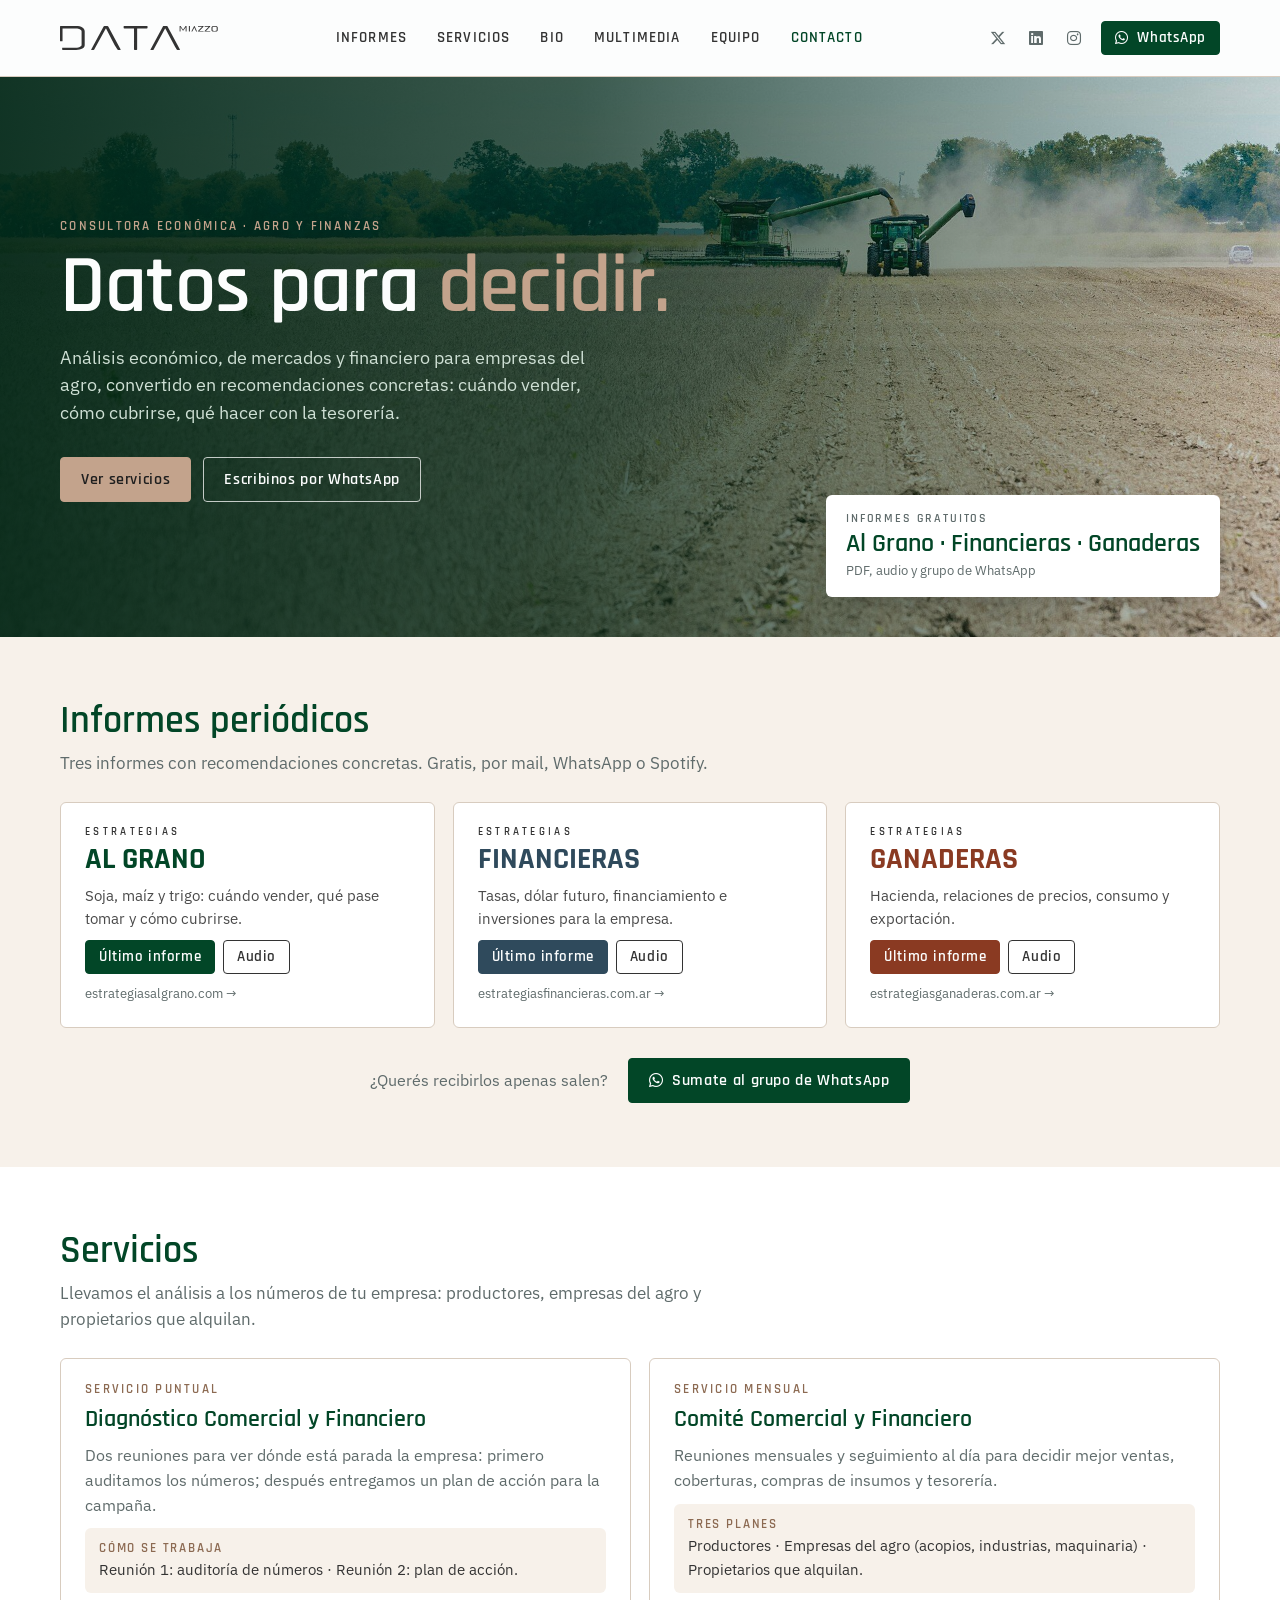
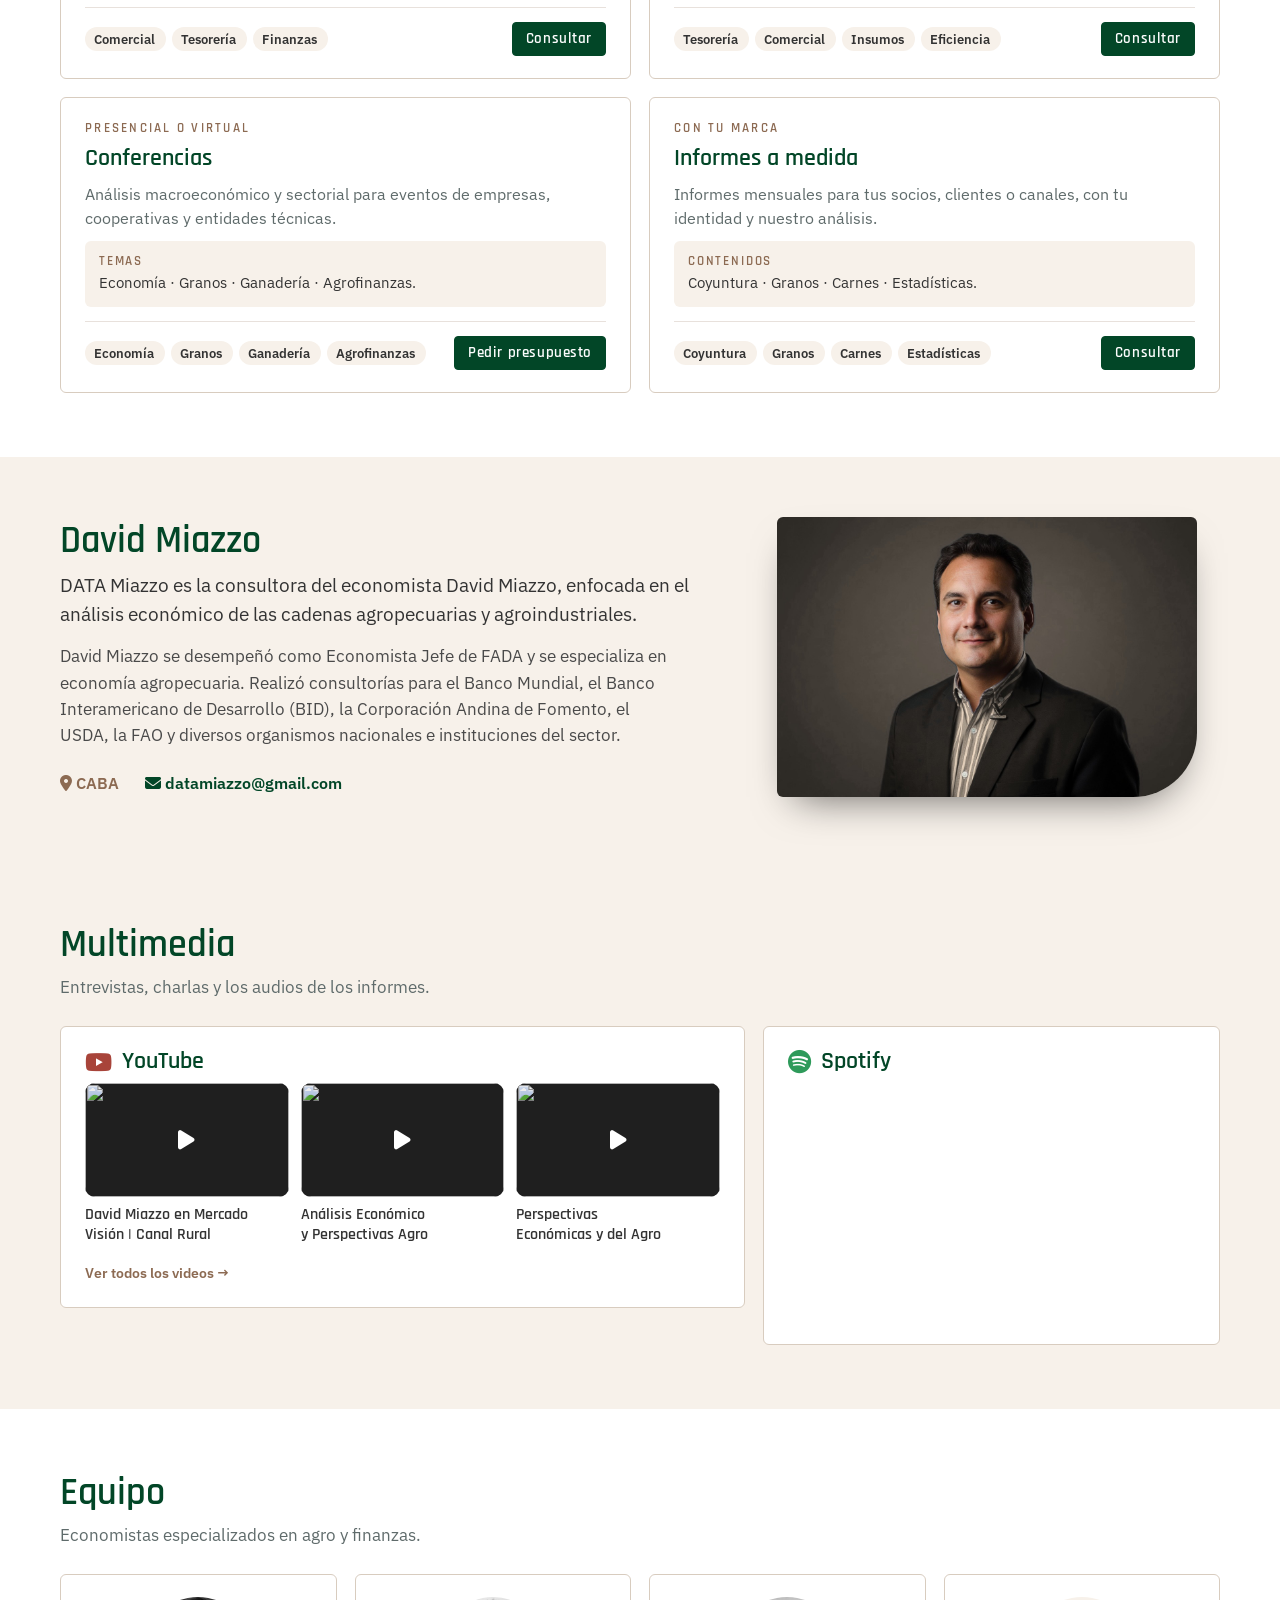
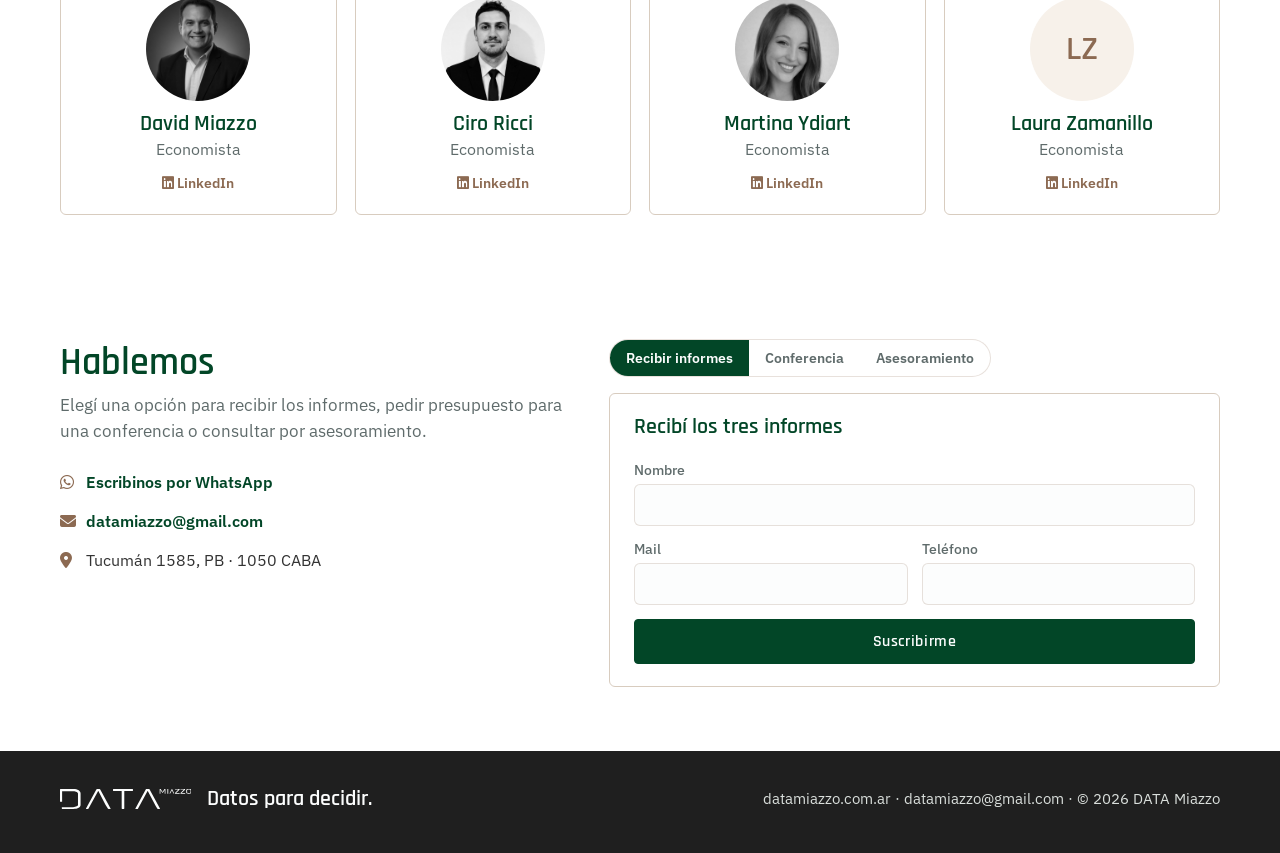
==== index.html @ ba665257 "Estética común DATA Miazzo: portada con foto, tarjetas planas de informes y hoja de estilos propia S" ====
<!DOCTYPE html>
<html lang="es-AR">
<head>
  <meta charset="UTF-8">
  <meta name="viewport" content="width=device-width, initial-scale=1.0">
  <title>DATA Miazzo · Consultora económica para el agro</title>
  <meta name="description" content="Análisis económico, de mercados y financiero para empresas del agro, convertido en decisiones concretas. Datos para decidir.">
  <link rel="icon" type="image/x-icon" href="assets/favicon.ico">
  <link rel="icon" type="image/png" sizes="32x32" href="assets/favicon-32x32.png">
  <link rel="icon" type="image/png" sizes="16x16" href="assets/favicon-16x16.png">
  <link rel="apple-touch-icon" sizes="180x180" href="assets/apple-touch-icon.png">
  <link rel="preconnect" href="https://fonts.googleapis.com">
  <link rel="preconnect" href="https://fonts.gstatic.com" crossorigin>
  <link rel="stylesheet" href="https://fonts.googleapis.com/css2?family=Rajdhani:wght@500;600;700&family=IBM+Plex+Sans:wght@400;500;600&display=swap">
  <link rel="stylesheet" href="https://cdnjs.cloudflare.com/ajax/libs/font-awesome/6.4.2/css/all.min.css">
  <link rel="stylesheet" href="assets/data-miazzo.css">
  <style>
    /* Ajustes propios de datamiazzo.com.ar (el resto está en assets/data-miazzo.css) */
    html{scroll-behavior:smooth}
    .dm-top .logo{height:24px;color:var(--dm-carbon)}
    .hero-panel{background:rgba(252,253,253,.06);border:1px solid rgba(252,253,253,.18);border-radius:var(--dm-r);padding:22px 24px}
    .hero-panel .dm-eyebrow{color:var(--dm-arena)}
    .hero-panel ul{list-style:none;margin:12px 0 0;padding:0;display:grid;gap:12px}
    .hero-panel li{display:flex;gap:12px;align-items:baseline;font-size:16px;color:#D9DEDB}
    .hero-panel li b{font:600 20px var(--dm-f-display);color:#FCFDFD;min-width:7.2em}
    .linea{display:flex;flex-direction:column;gap:14px}
    .linea .w{font-size:30px}
    .linea p{flex:1}
    .linea .acciones{display:grid;gap:10px}
    .linea .dm-link{text-align:center}
    .grupo{margin-top:30px;display:flex;flex-wrap:wrap;gap:12px 20px;align-items:center;justify-content:center;text-align:center}
    .grupo p{color:var(--dm-salvia-texto)}
    .servicio{display:flex;flex-direction:column;gap:10px}
    .servicio h3{margin:0}
    .servicio .dm-sunk{display:flex;flex-direction:column;gap:2px;font-size:15px}
    .servicio .dm-sunk b{font:600 13px var(--dm-f-display);letter-spacing:.14em;text-transform:uppercase;color:var(--dm-arena-profunda)}
    .servicio p{flex:1}
    .pie-card{display:flex;flex-wrap:wrap;gap:12px;align-items:center;justify-content:space-between;border-top:1px solid var(--dm-borde);padding-top:14px;margin-top:4px}
    .bio-grid{display:grid;grid-template-columns:minmax(0,1.4fr) minmax(0,1fr);gap:40px;align-items:center}
    .bio-grid p{color:#4A4A4A;font-size:17px;margin-bottom:14px;max-width:62ch}
    .bio-grid p.fuerte{color:var(--dm-carbon);font-size:19px}
    .bio-foto{border-radius:var(--dm-r-s) var(--dm-r-s) var(--dm-r-d) var(--dm-r-s);overflow:hidden;max-width:420px;justify-self:center;box-shadow:0 18px 40px -18px rgba(0,0,0,.6)}
    .bio-datos{display:flex;flex-wrap:wrap;gap:10px 26px;margin-top:22px;font-weight:600;color:var(--dm-arena-profunda)}
    .bio-datos a{color:var(--dm-verde);text-decoration:none}
    @media (max-width:860px){.bio-grid{grid-template-columns:1fr}}
    .media{display:grid;grid-template-columns:minmax(0,1.5fr) minmax(0,1fr);gap:18px;align-items:start}
    @media (max-width:900px){.media{grid-template-columns:1fr}}
    .media h3{display:flex;align-items:center;gap:10px}
    #youtube-videos-container{display:grid;grid-template-columns:repeat(auto-fit,minmax(180px,1fr));gap:12px;margin-top:6px}
    .yt{display:flex;flex-direction:column;gap:8px;text-decoration:none;color:var(--dm-carbon)}
    .yt .th{position:relative;aspect-ratio:16/9;border-radius:10px;overflow:hidden;background:var(--dm-negro)}
    .yt .th img{width:100%;height:100%;object-fit:cover;opacity:.92}
    .yt .th i{position:absolute;inset:0;display:grid;place-items:center;color:#fff;font-size:22px}
    .yt h4{font:600 16px/1.2 var(--dm-f-display);display:-webkit-box;-webkit-line-clamp:2;-webkit-box-orient:vertical;overflow:hidden}
    .yt:hover h4{color:var(--dm-verde)}
    .yt span{font-size:12.5px;color:var(--dm-salvia-texto)}
    .esqueleto{aspect-ratio:16/9;border-radius:10px;background:var(--dm-papel-calido)}
    .persona{display:flex;flex-direction:column;align-items:center;text-align:center;gap:12px}
    .persona img{width:104px;height:104px;border-radius:50%;object-fit:cover;filter:grayscale(1);transition:filter .3s}
    .persona:hover img{filter:none}
    .inicial{width:104px;height:104px;border-radius:50%;display:grid;place-items:center;background:var(--dm-papel-calido);color:var(--dm-arena-profunda);font:600 34px var(--dm-f-display)}
    .persona h3{font-size:22px;margin:0}
    .contacto{display:grid;grid-template-columns:minmax(0,1fr) minmax(0,1.2fr);gap:40px;align-items:start}
    @media (max-width:900px){.contacto{grid-template-columns:1fr}}
    .contacto .dm-card h3{font-size:22px}
    .contacto-datos{display:grid;gap:14px;margin-top:26px;color:var(--dm-carbon)}
    .contacto-datos a{color:var(--dm-verde);text-decoration:none;font-weight:600}
    .contacto-datos i{width:22px;color:var(--dm-arena-profunda)}
    .form-content[hidden]{display:none}
  </style>
</head>
<body class="dm">

  <header class="dm-top">
    <div class="dm-top-in">
      <a href="#inicio" class="dm-brand"><svg class="logo" role="img" aria-label="DATA Miazzo" xmlns="http://www.w3.org/2000/svg" viewBox="444.09 430.33 469.81 71.48"><path fill-rule="evenodd" fill="currentColor" d="M 818.207031 430.445312 L 820.246094 430.445312 C 820.441406 430.445312 820.605469 430.496094 820.726562 430.589844 C 820.890625 430.71875 820.972656 430.902344 820.972656 431.136719 L 820.972656 446.332031 C 820.972656 446.566406 820.890625 446.746094 820.726562 446.875 C 820.605469 446.972656 820.441406 447.019531 820.246094 447.019531 L 819.152344 447.019531 C 818.949219 447.019531 818.78125 446.976562 818.65625 446.882812 L 818.628906 446.863281 C 818.46875 446.738281 818.386719 446.558594 818.386719 446.332031 L 818.386719 433.695312 L 812.148438 443.191406 C 812.042969 443.320312 811.917969 443.417969 811.777344 443.484375 C 811.636719 443.550781 811.488281 443.582031 811.332031 443.582031 L 810.082031 443.582031 C 809.910156 443.582031 809.753906 443.550781 809.617188 443.480469 C 809.472656 443.40625 809.351562 443.292969 809.265625 443.144531 L 802.953125 433.660156 L 802.953125 446.332031 C 802.953125 446.566406 802.867188 446.75 802.703125 446.875 L 802.679688 446.894531 C 802.558594 446.976562 802.40625 447.019531 802.222656 447.019531 L 801.128906 447.019531 C 800.933594 447.019531 800.773438 446.972656 800.648438 446.875 C 800.484375 446.75 800.402344 446.566406 800.402344 446.332031 L 800.402344 431.136719 C 800.402344 430.898438 800.484375 430.71875 800.648438 430.589844 C 800.769531 430.496094 800.933594 430.445312 801.128906 430.445312 L 801.421875 430.4375 C 802.113281 430.414062 803.503906 430.367188 803.789062 430.753906 L 810.6875 441.21875 L 817.578125 430.761719 C 817.644531 430.648438 817.742188 430.5625 817.863281 430.507812 C 817.960938 430.46875 818.078125 430.445312 818.207031 430.445312 Z M 844.867188 430.652344 L 852.300781 446.59375 C 852.335938 446.667969 852.3125 446.757812 852.246094 446.796875 C 852.226562 446.808594 852.207031 446.816406 852.183594 446.8125 L 849.617188 446.816406 C 849.5625 446.816406 849.515625 446.777344 849.492188 446.722656 L 844.191406 434.925781 L 838.132812 446.738281 C 838.109375 446.789062 838.0625 446.816406 838.015625 446.816406 L 835.433594 446.816406 C 835.359375 446.816406 835.300781 446.746094 835.300781 446.664062 C 835.300781 446.632812 835.308594 446.601562 835.324219 446.578125 L 843.613281 430.636719 C 843.640625 430.589844 843.683594 430.5625 843.730469 430.5625 L 844.746094 430.5625 C 844.800781 430.5625 844.847656 430.597656 844.867188 430.652344 Z M 827.910156 446.277344 L 827.910156 431.101562 C 827.910156 430.835938 828.003906 430.632812 828.1875 430.492188 L 828.21875 430.46875 C 828.359375 430.375 828.53125 430.328125 828.746094 430.328125 L 830.164062 430.328125 C 830.410156 430.328125 830.605469 430.382812 830.75 430.480469 C 830.953125 430.621094 831.050781 430.828125 831.050781 431.101562 L 831.050781 446.277344 C 831.050781 446.539062 830.960938 446.742188 830.773438 446.882812 L 830.742188 446.90625 C 830.605469 447 830.429688 447.046875 830.214844 447.046875 L 828.746094 447.046875 C 828.515625 447.046875 828.328125 446.992188 828.183594 446.882812 L 828.160156 446.863281 C 827.992188 446.722656 827.910156 446.527344 827.910156 446.277344 Z M 854.726562 446.308594 L 854.726562 445.871094 C 854.726562 445.679688 854.773438 445.511719 854.855469 445.355469 C 854.921875 445.222656 855.019531 445.101562 855.136719 444.984375 L 867.386719 432.527344 L 855.953125 432.527344 C 855.71875 432.527344 855.527344 432.480469 855.382812 432.386719 C 855.171875 432.257812 855.066406 432.054688 855.066406 431.789062 L 855.066406 431.070312 C 855.066406 430.800781 855.171875 430.601562 855.378906 430.46875 L 855.40625 430.453125 C 855.546875 430.371094 855.730469 430.328125 855.953125 430.328125 L 870.621094 430.328125 C 870.871094 430.328125 871.070312 430.375 871.21875 430.460938 L 871.242188 430.476562 C 871.453125 430.609375 871.554688 430.808594 871.554688 431.070312 L 871.554688 431.753906 C 871.554688 431.910156 871.519531 432.0625 871.453125 432.210938 C 871.394531 432.339844 871.304688 432.464844 871.195312 432.578125 L 859.136719 444.851562 L 870.960938 444.851562 C 871.210938 444.851562 871.414062 444.894531 871.5625 444.980469 C 871.785156 445.113281 871.898438 445.316406 871.898438 445.589844 L 871.898438 446.308594 C 871.898438 446.578125 871.785156 446.785156 871.5625 446.914062 C 871.414062 447 871.210938 447.046875 870.960938 447.046875 L 855.660156 447.046875 C 855.414062 447.046875 855.210938 447.003906 855.0625 446.914062 C 854.839844 446.785156 854.726562 446.582031 854.726562 446.308594 Z M 874.523438 446.308594 L 874.523438 445.871094 C 874.523438 445.679688 874.566406 445.511719 874.652344 445.355469 C 874.71875 445.222656 874.816406 445.101562 874.933594 444.984375 L 887.183594 432.527344 L 875.75 432.527344 C 875.515625 432.527344 875.324219 432.480469 875.179688 432.386719 C 874.96875 432.257812 874.863281 432.054688 874.863281 431.789062 L 874.863281 431.070312 C 874.863281 430.800781 874.96875 430.601562 875.175781 430.46875 L 875.203125 430.453125 C 875.34375 430.371094 875.527344 430.328125 875.75 430.328125 L 890.417969 430.328125 C 890.667969 430.328125 890.867188 430.375 891.015625 430.464844 C 891.238281 430.59375 891.351562 430.796875 891.351562 431.070312 L 891.351562 431.753906 C 891.351562 431.910156 891.316406 432.0625 891.25 432.210938 C 891.191406 432.339844 891.101562 432.464844 890.992188 432.578125 L 878.933594 444.851562 L 890.757812 444.851562 C 891.007812 444.851562 891.207031 444.894531 891.355469 444.980469 C 891.582031 445.113281 891.695312 445.316406 891.695312 445.589844 L 891.695312 446.308594 C 891.695312 446.578125 891.582031 446.785156 891.359375 446.914062 C 891.210938 447 891.007812 447.046875 890.757812 447.046875 L 875.457031 447.046875 C 875.207031 447.046875 875.007812 447.003906 874.859375 446.914062 C 874.636719 446.785156 874.523438 446.582031 874.523438 446.308594 Z M 906.65625 447.046875 L 902.453125 447.046875 C 901.375 447.046875 900.402344 446.945312 899.542969 446.738281 C 898.667969 446.535156 897.910156 446.222656 897.269531 445.808594 C 896.609375 445.382812 896.109375 444.867188 895.773438 444.269531 C 895.429688 443.664062 895.257812 442.976562 895.257812 442.214844 L 895.257812 435.160156 C 895.257812 434.398438 895.429688 433.710938 895.773438 433.105469 C 896.109375 432.507812 896.609375 431.996094 897.269531 431.570312 C 897.910156 431.15625 898.667969 430.84375 899.539062 430.636719 C 900.402344 430.433594 901.371094 430.328125 902.453125 430.328125 L 906.65625 430.328125 C 907.734375 430.328125 908.710938 430.433594 909.574219 430.636719 C 910.445312 430.839844 911.210938 431.152344 911.859375 431.570312 C 912.53125 431.996094 913.035156 432.507812 913.375 433.101562 L 913.386719 433.125 C 913.726562 433.730469 913.898438 434.40625 913.898438 435.160156 L 913.898438 442.214844 C 913.898438 442.976562 913.722656 443.664062 913.375 444.273438 C 913.035156 444.867188 912.53125 445.378906 911.859375 445.808594 C 911.210938 446.222656 910.445312 446.535156 909.570312 446.738281 C 908.707031 446.945312 907.734375 447.046875 906.65625 447.046875 Z M 902.648438 444.851562 L 906.460938 444.851562 C 907.1875 444.851562 907.828125 444.785156 908.375 444.660156 C 908.914062 444.535156 909.367188 444.351562 909.730469 444.109375 C 910.078125 443.878906 910.335938 443.605469 910.503906 443.285156 C 910.671875 442.96875 910.753906 442.605469 910.753906 442.1875 L 910.753906 435.191406 C 910.753906 434.363281 910.414062 433.71875 909.730469 433.265625 C 909.367188 433.023438 908.914062 432.839844 908.375 432.714844 C 907.828125 432.589844 907.1875 432.527344 906.460938 432.527344 L 902.648438 432.527344 C 901.921875 432.527344 901.28125 432.589844 900.738281 432.714844 C 900.207031 432.839844 899.761719 433.023438 899.40625 433.265625 C 899.066406 433.492188 898.8125 433.769531 898.648438 434.089844 C 898.484375 434.40625 898.402344 434.773438 898.402344 435.191406 L 898.402344 442.1875 C 898.402344 442.605469 898.484375 442.972656 898.648438 443.285156 C 898.8125 443.605469 899.066406 443.882812 899.40625 444.113281 C 899.761719 444.351562 900.207031 444.535156 900.738281 444.660156 C 901.28125 444.785156 901.917969 444.851562 902.648438 444.851562 "/><path fill-rule="nonzero" fill="currentColor" d="M 457.816406 495.148438 L 490.78125 495.148438 C 496.464844 495.148438 500.820312 494.195312 503.847656 492.300781 C 506.871094 490.402344 508.386719 489.960938 508.386719 486.386719 L 508.386719 446.742188 C 508.386719 439.394531 495.402344 437.980469 490.78125 437.980469 L 455.496094 437.980469 C 455.066406 437.980469 454.703125 438.019531 454.421875 438.105469 L 451.648438 438.105469 L 451.648438 474.972656 C 451.648438 475.570312 451.183594 476.09375 450.65625 476.09375 L 445.078125 476.09375 C 444.550781 476.09375 444.085938 475.589844 444.085938 474.972656 L 444.085938 432.011719 C 444.085938 431.425781 444.492188 430.941406 445 430.894531 C 445.300781 430.738281 445.710938 430.65625 446.230469 430.65625 L 491.710938 430.65625 C 499.738281 430.65625 506.070312 432.074219 510.703125 434.902344 C 515.335938 437.730469 517.652344 441.601562 517.652344 446.515625 L 517.652344 486.613281 C 517.652344 491.523438 515.332031 494.742188 510.703125 497.570312 C 506.070312 500.394531 499.734375 501.8125 491.710938 501.8125 L 452.378906 501.8125 C 451.148438 501.8125 450.527344 501.367188 450.527344 500.472656 L 450.527344 496.175781 C 450.527344 495.652344 450.90625 495.226562 451.367188 495.226562 L 457.417969 495.226562 C 458.789062 495.226562 455.046875 495.148438 457.816406 495.148438 Z M 544.148438 501.484375 L 538.40625 501.484375 C 537.046875 501.484375 536.613281 501.039062 537.105469 500.144531 L 573.980469 431.996094 C 574.351562 431.105469 575.21875 430.332031 576.574219 430.332031 L 585.285156 430.332031 C 586.519531 430.332031 587.386719 431.105469 587.878906 431.996094 L 624.753906 500.144531 C 625.125 501.039062 624.691406 501.484375 623.457031 501.484375 L 617.527344 501.484375 C 616.292969 501.484375 615.488281 501.039062 615.117188 500.144531 L 606.601562 486.578125 L 581.207031 437.457031 L 580.46875 437.457031 L 545.617188 501.132812 C 545.210938 501.367188 544.714844 501.484375 544.148438 501.484375 Z M 672.003906 501.8125 L 666.632812 501.8125 C 665.277344 501.8125 664.59375 501.367188 664.59375 500.472656 L 664.59375 438.65625 C 664.59375 437.988281 663.972656 437.652344 662.738281 437.652344 L 635.871094 437.652344 C 634.390625 437.652344 633.648438 437.242188 633.648438 436.421875 L 633.648438 431.886719 C 633.648438 431.066406 634.390625 430.65625 635.871094 430.65625 L 702.578125 430.65625 C 704.0625 430.65625 704.800781 431.070312 704.800781 431.886719 L 704.800781 436.421875 C 704.800781 437.242188 704.058594 437.652344 702.578125 437.652344 L 675.710938 437.652344 C 674.476562 437.652344 673.859375 437.992188 673.859375 438.65625 L 673.859375 500.472656 C 673.859375 501.363281 673.234375 501.8125 672.003906 501.8125 Z M 720.738281 501.8125 L 714.992188 501.8125 C 713.636719 501.8125 713.203125 501.367188 713.695312 500.472656 L 750.570312 431.671875 C 750.941406 430.777344 751.804688 430.332031 753.164062 430.332031 L 761.875 430.332031 C 763.109375 430.332031 763.972656 430.777344 764.46875 431.671875 L 801.34375 500.144531 C 801.714844 501.039062 801.277344 501.484375 800.046875 501.484375 L 794.117188 501.484375 C 792.882812 501.484375 792.078125 501.039062 791.707031 500.144531 L 786.703125 492.195312 L 757.796875 437.457031 L 757.054688 437.457031 L 722.675781 501.101562 C 722.195312 501.578125 721.542969 501.8125 720.738281 501.8125 "/></svg></a>
      <nav class="dm-nav" aria-label="Secciones">
        <a href="#informes">Informes</a><a href="#servicios">Servicios</a><a href="#bio">Bio</a><a href="#multimedia">Multimedia</a><a href="#equipo">Equipo</a><a href="#contacto">Contacto</a>
      </nav>
      <div class="dm-top-cta">
        <div class="dm-social">
          <a href="https://x.com/DavidMiazzo" target="_blank" rel="noopener" aria-label="X"><i class="fa-brands fa-x-twitter"></i></a>
          <a href="https://www.linkedin.com/in/davidmiazzo/" target="_blank" rel="noopener" aria-label="LinkedIn"><i class="fa-brands fa-linkedin"></i></a>
          <a href="https://www.instagram.com/dmiazzo/" target="_blank" rel="noopener" aria-label="Instagram"><i class="fa-brands fa-instagram"></i></a>
        </div>
        <a href="https://wa.me/5493584377218" target="_blank" rel="noopener" class="dm-btn dm-btn-verde dm-btn-sm"><i class="fa-brands fa-whatsapp"></i> WhatsApp</a>
      </div>
    </div>
  </header>

  <section id="inicio" class="dm-portada">
    <img src="assets/portada.jpg" alt="" fetchpriority="high">
    <div class="dm-wrap">
      <span class="dm-eyebrow">Consultora económica · agro y finanzas</span>
      <h1>Datos para <em>decidir.</em></h1>
      <p>Análisis económico, de mercados y financiero para empresas del agro, convertido en recomendaciones concretas: cuándo vender, cómo cubrirse, qué hacer con la tesorería.</p>
      <div class="dm-ctas">
        <a href="#servicios" class="dm-btn dm-btn-arena">Ver servicios</a>
        <a href="https://wa.me/5493584377218" target="_blank" rel="noopener" class="dm-btn dm-btn-claro">Escribinos por WhatsApp</a>
      </div>
    </div>
    <a class="dm-flotante" href="#informes"><span class="k">Informes gratuitos</span><span class="v">Al Grano · Financieras · Ganaderas</span><span class="d">PDF, audio y grupo de WhatsApp</span></a>
  </section>

  <section id="informes" class="dm-band dm-band-arena">
    <div class="dm-wrap">
      <div class="dm-band-head">
        <h2>Informes periódicos</h2>
        <p class="dm-lede">Tres informes con recomendaciones concretas. Gratis, por mail, WhatsApp o Spotify.</p>
      </div>
      <div class="dm-grid dm-g3">
        <article class="dm-card dm-informe" style="--dm-acento:var(--dm-grano)">
          <span class="k">ESTRATEGIAS</span><span class="w">AL GRANO</span>
          <p>Soja, maíz y trigo: cuándo vender, qué pase tomar y cómo cubrirse.</p>
          <div class="fila">
            <a href="https://drive.google.com/open?id=1t9J8vuwhGjUOhT5pj8gWNngKryTzNdym&usp=drive_fs" target="_blank" rel="noopener" class="dm-btn dm-btn-acento dm-btn-sm">Último informe</a>
            <a href="https://drive.google.com/open?id=1952O5xONcdM3CVovlRrFP__wJ3iE_VAF&usp=drive_fs" target="_blank" rel="noopener" class="dm-btn dm-btn-borde dm-btn-sm">Audio</a>
          </div>
          <a href="https://estrategiasalgrano.com" target="_blank" rel="noopener" class="sitio">estrategiasalgrano.com →</a>
        </article>
        <article class="dm-card dm-informe" style="--dm-acento:var(--dm-financieras)">
          <span class="k">ESTRATEGIAS</span><span class="w">FINANCIERAS</span>
          <p>Tasas, dólar futuro, financiamiento e inversiones para la empresa.</p>
          <div class="fila">
            <a href="https://drive.google.com/open?id=1M_qzApehgyOr-_ufcT4m8DeEzHDuuLZ5&usp=drive_fs" target="_blank" rel="noopener" class="dm-btn dm-btn-acento dm-btn-sm">Último informe</a>
            <a href="https://drive.google.com/open?id=1FQS50sVdkbDiL8vYGrSfs8CAbZOo7sZS&usp=drive_fs" target="_blank" rel="noopener" class="dm-btn dm-btn-borde dm-btn-sm">Audio</a>
          </div>
          <a href="https://estrategiasfinancieras.com.ar/" target="_blank" rel="noopener" class="sitio">estrategiasfinancieras.com.ar →</a>
        </article>
        <article class="dm-card dm-informe" style="--dm-acento:var(--dm-ganaderas)">
          <span class="k">ESTRATEGIAS</span><span class="w">GANADERAS</span>
          <p>Hacienda, relaciones de precios, consumo y exportación.</p>
          <div class="fila">
            <a href="https://drive.google.com/open?id=1F_XNvYA6g0q88V8LSN48DblqGYOT185Y&usp=drive_fs" target="_blank" rel="noopener" class="dm-btn dm-btn-acento dm-btn-sm">Último informe</a>
            <a href="https://drive.google.com/open?id=14oZhsvzNBrUUzIYs68a7nUS4kx3AvSP2&usp=drive_fs" target="_blank" rel="noopener" class="dm-btn dm-btn-borde dm-btn-sm">Audio</a>
          </div>
          <a href="https://estrategiasganaderas.com.ar/" target="_blank" rel="noopener" class="sitio">estrategiasganaderas.com.ar →</a>
        </article>
      </div>
      <div class="grupo">
        <p>¿Querés recibirlos apenas salen?</p>
        <a href="https://chat.whatsapp.com/GyNe46k8SbIIdz19D3R719?s=cl&p=a&mlu=4&ilr=4" target="_blank" rel="noopener" class="dm-btn dm-btn-verde"><i class="fa-brands fa-whatsapp"></i> Sumate al grupo de WhatsApp</a>
      </div>
    </div>
  </section>

  <section id="servicios" class="dm-band dm-band-blanca">
    <div class="dm-wrap">
      <div class="dm-band-head">
        <h2>Servicios</h2>
        <p class="dm-lede">Llevamos el análisis a los números de tu empresa: productores, empresas del agro y propietarios que alquilan.</p>
      </div>
      <div class="dm-grid dm-g2">
        <article class="dm-card servicio">
          <span class="dm-eyebrow">Servicio puntual</span>
          <h3>Diagnóstico Comercial y Financiero</h3>
          <p>Dos reuniones para ver dónde está parada la empresa: primero auditamos los números; después entregamos un plan de acción para la campaña.</p>
          <div class="dm-sunk"><b>Cómo se trabaja</b><span>Reunión 1: auditoría de números · Reunión 2: plan de acción.</span></div>
          <div class="pie-card"><div class="dm-tags"><span class="dm-chip plano">Comercial</span><span class="dm-chip plano">Tesorería</span><span class="dm-chip plano">Finanzas</span></div>
          <a href="#contacto" data-form="otros" class="dm-btn dm-btn-verde dm-btn-sm">Consultar</a></div>
        </article>
        <article class="dm-card servicio">
          <span class="dm-eyebrow">Servicio mensual</span>
          <h3>Comité Comercial y Financiero</h3>
          <p>Reuniones mensuales y seguimiento al día para decidir mejor ventas, coberturas, compras de insumos y tesorería.</p>
          <div class="dm-sunk"><b>Tres planes</b><span>Productores · Empresas del agro (acopios, industrias, maquinaria) · Propietarios que alquilan.</span></div>
          <div class="pie-card"><div class="dm-tags"><span class="dm-chip plano">Tesorería</span><span class="dm-chip plano">Comercial</span><span class="dm-chip plano">Insumos</span><span class="dm-chip plano">Eficiencia</span></div>
          <a href="#contacto" data-form="otros" class="dm-btn dm-btn-verde dm-btn-sm">Consultar</a></div>
        </article>
        <article class="dm-card servicio">
          <span class="dm-eyebrow">Presencial o virtual</span>
          <h3>Conferencias</h3>
          <p>Análisis macroeconómico y sectorial para eventos de empresas, cooperativas y entidades técnicas.</p>
          <div class="dm-sunk"><b>Temas</b><span>Economía · Granos · Ganadería · Agrofinanzas.</span></div>
          <div class="pie-card"><div class="dm-tags"><span class="dm-chip plano">Economía</span><span class="dm-chip plano">Granos</span><span class="dm-chip plano">Ganadería</span><span class="dm-chip plano">Agrofinanzas</span></div>
          <a href="#contacto" data-form="charla" class="dm-btn dm-btn-verde dm-btn-sm">Pedir presupuesto</a></div>
        </article>
        <article class="dm-card servicio">
          <span class="dm-eyebrow">Con tu marca</span>
          <h3>Informes a medida</h3>
          <p>Informes mensuales para tus socios, clientes o canales, con tu identidad y nuestro análisis.</p>
          <div class="dm-sunk"><b>Contenidos</b><span>Coyuntura · Granos · Carnes · Estadísticas.</span></div>
          <div class="pie-card"><div class="dm-tags"><span class="dm-chip plano">Coyuntura</span><span class="dm-chip plano">Granos</span><span class="dm-chip plano">Carnes</span><span class="dm-chip plano">Estadísticas</span></div>
          <a href="#contacto" data-form="otros" class="dm-btn dm-btn-verde dm-btn-sm">Consultar</a></div>
        </article>
      </div>
    </div>
  </section>

  <section id="bio" class="dm-band dm-band-arena">
    <div class="dm-wrap bio-grid">
      <div>
        <h2>David Miazzo</h2>
        <p class="fuerte">DATA Miazzo es la consultora del economista David Miazzo, enfocada en el análisis económico de las cadenas agropecuarias y agroindustriales.</p>
        <p>David Miazzo se desempeñó como Economista Jefe de FADA y se especializa en economía agropecuaria. Realizó consultorías para el Banco Mundial, el Banco Interamericano de Desarrollo (BID), la Corporación Andina de Fomento, el USDA, la FAO y diversos organismos nacionales e instituciones del sector.</p>
        <div class="bio-datos"><span><i class="fa-solid fa-location-dot"></i> CABA</span><a href="mailto:datamiazzo@gmail.com"><i class="fa-solid fa-envelope"></i> datamiazzo@gmail.com</a></div>
      </div>
      <div class="bio-foto"><img src="assets/foto-bio.jpg" alt="David Miazzo"></div>
    </div>
  </section>

  <section id="multimedia" class="dm-band dm-band-arena">
    <div class="dm-wrap">
      <div class="dm-band-head">
        <h2>Multimedia</h2>
        <p class="dm-lede">Entrevistas, charlas y los audios de los informes.</p>
      </div>
      <div class="media">
        <div class="dm-card">
          <h3><i class="fa-brands fa-youtube" style="color:#A8443A"></i> YouTube</h3>
          <div id="youtube-videos-container"><div class="esqueleto"></div><div class="esqueleto"></div><div class="esqueleto"></div></div>
          <p style="margin-top:16px"><a href="https://www.youtube.com/@DavidMiazzo" target="_blank" rel="noopener" class="dm-link">Ver todos los videos →</a></p>
        </div>
        <div class="dm-card">
          <h3><i class="fa-brands fa-spotify" style="color:#2E9A5A"></i> Spotify</h3>
          <iframe data-testid="embed-iframe" style="border-radius:12px;border:0" src="https://open.spotify.com/embed/show/033LxUTkIUuQUk9G71a02p?utm_source=generator&si=b34b67880dc840d1" width="100%" height="232" allowfullscreen allow="autoplay; clipboard-write; encrypted-media; fullscreen; picture-in-picture" loading="lazy" title="Audios de los informes en Spotify"></iframe>
        </div>
      </div>
    </div>
  </section>

  <section id="equipo" class="dm-band dm-band-blanca">
    <div class="dm-wrap">
      <div class="dm-band-head">
        <h2>Equipo</h2>
        <p class="dm-lede">Economistas especializados en agro y finanzas.</p>
      </div>
      <div class="dm-grid dm-g4">
        <article class="dm-card persona">
          <img src="assets/equipo-david.jpg" alt="David Miazzo" loading="lazy" onerror="this.replaceWith(Object.assign(document.createElement('span'),{className:'inicial',textContent:'DM'}))">
          <div><h3>David Miazzo</h3><p>Economista</p></div>
          <a href="https://www.linkedin.com/in/davidmiazzo/" target="_blank" rel="noopener" class="dm-link"><i class="fa-brands fa-linkedin" aria-hidden="true"></i> LinkedIn</a>
        </article>
        <article class="dm-card persona">
          <img src="assets/equipo-ciro.jpg" alt="Ciro Ricci" loading="lazy" onerror="this.replaceWith(Object.assign(document.createElement('span'),{className:'inicial',textContent:'CR'}))">
          <div><h3>Ciro Ricci</h3><p>Economista</p></div>
          <a href="https://www.linkedin.com/in/ciro-ricci-/" target="_blank" rel="noopener" class="dm-link"><i class="fa-brands fa-linkedin" aria-hidden="true"></i> LinkedIn</a>
        </article>
        <article class="dm-card persona">
          <img src="assets/equipo-martina.jpg" alt="Martina Ydiart" loading="lazy" onerror="this.replaceWith(Object.assign(document.createElement('span'),{className:'inicial',textContent:'MY'}))">
          <div><h3>Martina Ydiart</h3><p>Economista</p></div>
          <a href="https://www.linkedin.com/in/martina-ydiart/" target="_blank" rel="noopener" class="dm-link"><i class="fa-brands fa-linkedin" aria-hidden="true"></i> LinkedIn</a>
        </article>
        <article class="dm-card persona">
          <img src="https://media.licdn.com/dms/image/v2/D4D03AQHfcD3TEVY1xw/profile-displayphoto-crop_800_800/B4DZ.LXq7qGkAM-/0/1784749666382?e=1786579200&v=beta&t=9aEH8WPIR7dMF3ajlGB9kE2O2l1NfGXFhrpqzpJb4WY" alt="Laura Zamanillo" loading="lazy" onerror="this.replaceWith(Object.assign(document.createElement('span'),{className:'inicial',textContent:'LZ'}))">
          <div><h3>Laura Zamanillo</h3><p>Economista</p></div>
          <a href="https://www.linkedin.com/in/laura-zamanillo-551a32173/" target="_blank" rel="noopener" class="dm-link"><i class="fa-brands fa-linkedin" aria-hidden="true"></i> LinkedIn</a>
        </article>
      </div>
    </div>
  </section>

  <section id="contacto" class="dm-band dm-band-blanca">
    <div class="dm-wrap contacto">
      <div>
        <h2>Hablemos</h2>
        <p class="dm-lede">Elegí una opción para recibir los informes, pedir presupuesto para una conferencia o consultar por asesoramiento.</p>
        <div class="contacto-datos">
          <div><i class="fa-brands fa-whatsapp"></i> <a href="https://wa.me/5493584377218" target="_blank" rel="noopener">Escribinos por WhatsApp</a></div>
          <div><i class="fa-solid fa-envelope"></i> <a href="mailto:datamiazzo@gmail.com">datamiazzo@gmail.com</a></div>
          <div><i class="fa-solid fa-location-dot"></i> Tucumán 1585, PB · 1050 CABA</div>
        </div>
      </div>
      <div>
        <div class="dm-seg" role="tablist" aria-label="Tipo de consulta" style="margin-bottom:16px">
          <button type="button" role="tab" id="btn-informes" aria-selected="true" onclick="switchTab('informes')">Recibir informes</button>
          <button type="button" role="tab" id="btn-charla" aria-selected="false" onclick="switchTab('charla')">Conferencia</button>
          <button type="button" role="tab" id="btn-otros" aria-selected="false" onclick="switchTab('otros')">Asesoramiento</button>
        </div>
        <div class="dm-card">
          <div id="form-alert" class="dm-alerta" hidden></div>
          <form id="form-informes" class="dm-form form-content" onsubmit="submitForm(event, 'form-informes', 'Listo: te sumamos a los informes.')">
            <input type="hidden" name="Tipo de Formulario" value="Suscripción Informes">
            <h3>Recibí los tres informes</h3>
            <label>Nombre<input type="text" name="Nombre" required autocomplete="name"></label>
            <div class="dos"><label>Mail<input type="email" name="Email" required autocomplete="email"></label>
            <label>Teléfono<input type="text" name="Teléfono" required autocomplete="tel" inputmode="tel"></label></div>
            <button type="submit" class="dm-btn dm-btn-verde dm-btn-block">Suscribirme</button>
          </form>
          <form id="form-charla" class="dm-form form-content" hidden onsubmit="submitForm(event, 'form-charla', 'Consulta enviada. Te contactamos a la brevedad.')">
            <input type="hidden" name="Tipo de Formulario" value="Presupuesto Conferencias">
            <h3>Presupuesto para una conferencia</h3>
            <div class="dos"><label>Nombre<input type="text" name="Nombre" required autocomplete="name"></label>
            <label>Teléfono<input type="text" name="Teléfono" required autocomplete="tel" inputmode="tel"></label></div>
            <label>Mail<input type="email" name="Email" required autocomplete="email"></label>
            <label>Evento<input type="text" name="Nombre del Evento"></label>
            <button type="submit" class="dm-btn dm-btn-verde dm-btn-block">Solicitar presupuesto</button>
          </form>
          <form id="form-otros" class="dm-form form-content" hidden onsubmit="submitForm(event, 'form-otros', 'Mensaje enviado. Te respondemos a la brevedad.')">
            <input type="hidden" name="Tipo de Formulario" value="Otros Servicios">
            <h3>Consultar por asesoramiento</h3>
            <label>Nombre<input type="text" name="Nombre" required autocomplete="name"></label>
            <div class="dos"><label>Mail<input type="email" name="Email" required autocomplete="email"></label>
            <label>Teléfono<input type="text" name="Teléfono" required autocomplete="tel" inputmode="tel"></label></div>
            <label>¿Qué servicio te interesa?<textarea name="Información Adicional/Servicio" rows="3"></textarea></label>
            <button type="submit" class="dm-btn dm-btn-verde dm-btn-block">Enviar consulta</button>
          </form>
        </div>
      </div>
    </div>
  </section>

  <footer class="dm-pie">
    <div class="dm-pie-in">
      <div style="display:flex;align-items:center;gap:16px"><svg class="logo-pie" style="height:20px;color:#FCFDFD" role="img" aria-label="DATA Miazzo" xmlns="http://www.w3.org/2000/svg" viewBox="444.09 430.33 469.81 71.48"><path fill-rule="evenodd" fill="currentColor" d="M 818.207031 430.445312 L 820.246094 430.445312 C 820.441406 430.445312 820.605469 430.496094 820.726562 430.589844 C 820.890625 430.71875 820.972656 430.902344 820.972656 431.136719 L 820.972656 446.332031 C 820.972656 446.566406 820.890625 446.746094 820.726562 446.875 C 820.605469 446.972656 820.441406 447.019531 820.246094 447.019531 L 819.152344 447.019531 C 818.949219 447.019531 818.78125 446.976562 818.65625 446.882812 L 818.628906 446.863281 C 818.46875 446.738281 818.386719 446.558594 818.386719 446.332031 L 818.386719 433.695312 L 812.148438 443.191406 C 812.042969 443.320312 811.917969 443.417969 811.777344 443.484375 C 811.636719 443.550781 811.488281 443.582031 811.332031 443.582031 L 810.082031 443.582031 C 809.910156 443.582031 809.753906 443.550781 809.617188 443.480469 C 809.472656 443.40625 809.351562 443.292969 809.265625 443.144531 L 802.953125 433.660156 L 802.953125 446.332031 C 802.953125 446.566406 802.867188 446.75 802.703125 446.875 L 802.679688 446.894531 C 802.558594 446.976562 802.40625 447.019531 802.222656 447.019531 L 801.128906 447.019531 C 800.933594 447.019531 800.773438 446.972656 800.648438 446.875 C 800.484375 446.75 800.402344 446.566406 800.402344 446.332031 L 800.402344 431.136719 C 800.402344 430.898438 800.484375 430.71875 800.648438 430.589844 C 800.769531 430.496094 800.933594 430.445312 801.128906 430.445312 L 801.421875 430.4375 C 802.113281 430.414062 803.503906 430.367188 803.789062 430.753906 L 810.6875 441.21875 L 817.578125 430.761719 C 817.644531 430.648438 817.742188 430.5625 817.863281 430.507812 C 817.960938 430.46875 818.078125 430.445312 818.207031 430.445312 Z M 844.867188 430.652344 L 852.300781 446.59375 C 852.335938 446.667969 852.3125 446.757812 852.246094 446.796875 C 852.226562 446.808594 852.207031 446.816406 852.183594 446.8125 L 849.617188 446.816406 C 849.5625 446.816406 849.515625 446.777344 849.492188 446.722656 L 844.191406 434.925781 L 838.132812 446.738281 C 838.109375 446.789062 838.0625 446.816406 838.015625 446.816406 L 835.433594 446.816406 C 835.359375 446.816406 835.300781 446.746094 835.300781 446.664062 C 835.300781 446.632812 835.308594 446.601562 835.324219 446.578125 L 843.613281 430.636719 C 843.640625 430.589844 843.683594 430.5625 843.730469 430.5625 L 844.746094 430.5625 C 844.800781 430.5625 844.847656 430.597656 844.867188 430.652344 Z M 827.910156 446.277344 L 827.910156 431.101562 C 827.910156 430.835938 828.003906 430.632812 828.1875 430.492188 L 828.21875 430.46875 C 828.359375 430.375 828.53125 430.328125 828.746094 430.328125 L 830.164062 430.328125 C 830.410156 430.328125 830.605469 430.382812 830.75 430.480469 C 830.953125 430.621094 831.050781 430.828125 831.050781 431.101562 L 831.050781 446.277344 C 831.050781 446.539062 830.960938 446.742188 830.773438 446.882812 L 830.742188 446.90625 C 830.605469 447 830.429688 447.046875 830.214844 447.046875 L 828.746094 447.046875 C 828.515625 447.046875 828.328125 446.992188 828.183594 446.882812 L 828.160156 446.863281 C 827.992188 446.722656 827.910156 446.527344 827.910156 446.277344 Z M 854.726562 446.308594 L 854.726562 445.871094 C 854.726562 445.679688 854.773438 445.511719 854.855469 445.355469 C 854.921875 445.222656 855.019531 445.101562 855.136719 444.984375 L 867.386719 432.527344 L 855.953125 432.527344 C 855.71875 432.527344 855.527344 432.480469 855.382812 432.386719 C 855.171875 432.257812 855.066406 432.054688 855.066406 431.789062 L 855.066406 431.070312 C 855.066406 430.800781 855.171875 430.601562 855.378906 430.46875 L 855.40625 430.453125 C 855.546875 430.371094 855.730469 430.328125 855.953125 430.328125 L 870.621094 430.328125 C 870.871094 430.328125 871.070312 430.375 871.21875 430.460938 L 871.242188 430.476562 C 871.453125 430.609375 871.554688 430.808594 871.554688 431.070312 L 871.554688 431.753906 C 871.554688 431.910156 871.519531 432.0625 871.453125 432.210938 C 871.394531 432.339844 871.304688 432.464844 871.195312 432.578125 L 859.136719 444.851562 L 870.960938 444.851562 C 871.210938 444.851562 871.414062 444.894531 871.5625 444.980469 C 871.785156 445.113281 871.898438 445.316406 871.898438 445.589844 L 871.898438 446.308594 C 871.898438 446.578125 871.785156 446.785156 871.5625 446.914062 C 871.414062 447 871.210938 447.046875 870.960938 447.046875 L 855.660156 447.046875 C 855.414062 447.046875 855.210938 447.003906 855.0625 446.914062 C 854.839844 446.785156 854.726562 446.582031 854.726562 446.308594 Z M 874.523438 446.308594 L 874.523438 445.871094 C 874.523438 445.679688 874.566406 445.511719 874.652344 445.355469 C 874.71875 445.222656 874.816406 445.101562 874.933594 444.984375 L 887.183594 432.527344 L 875.75 432.527344 C 875.515625 432.527344 875.324219 432.480469 875.179688 432.386719 C 874.96875 432.257812 874.863281 432.054688 874.863281 431.789062 L 874.863281 431.070312 C 874.863281 430.800781 874.96875 430.601562 875.175781 430.46875 L 875.203125 430.453125 C 875.34375 430.371094 875.527344 430.328125 875.75 430.328125 L 890.417969 430.328125 C 890.667969 430.328125 890.867188 430.375 891.015625 430.464844 C 891.238281 430.59375 891.351562 430.796875 891.351562 431.070312 L 891.351562 431.753906 C 891.351562 431.910156 891.316406 432.0625 891.25 432.210938 C 891.191406 432.339844 891.101562 432.464844 890.992188 432.578125 L 878.933594 444.851562 L 890.757812 444.851562 C 891.007812 444.851562 891.207031 444.894531 891.355469 444.980469 C 891.582031 445.113281 891.695312 445.316406 891.695312 445.589844 L 891.695312 446.308594 C 891.695312 446.578125 891.582031 446.785156 891.359375 446.914062 C 891.210938 447 891.007812 447.046875 890.757812 447.046875 L 875.457031 447.046875 C 875.207031 447.046875 875.007812 447.003906 874.859375 446.914062 C 874.636719 446.785156 874.523438 446.582031 874.523438 446.308594 Z M 906.65625 447.046875 L 902.453125 447.046875 C 901.375 447.046875 900.402344 446.945312 899.542969 446.738281 C 898.667969 446.535156 897.910156 446.222656 897.269531 445.808594 C 896.609375 445.382812 896.109375 444.867188 895.773438 444.269531 C 895.429688 443.664062 895.257812 442.976562 895.257812 442.214844 L 895.257812 435.160156 C 895.257812 434.398438 895.429688 433.710938 895.773438 433.105469 C 896.109375 432.507812 896.609375 431.996094 897.269531 431.570312 C 897.910156 431.15625 898.667969 430.84375 899.539062 430.636719 C 900.402344 430.433594 901.371094 430.328125 902.453125 430.328125 L 906.65625 430.328125 C 907.734375 430.328125 908.710938 430.433594 909.574219 430.636719 C 910.445312 430.839844 911.210938 431.152344 911.859375 431.570312 C 912.53125 431.996094 913.035156 432.507812 913.375 433.101562 L 913.386719 433.125 C 913.726562 433.730469 913.898438 434.40625 913.898438 435.160156 L 913.898438 442.214844 C 913.898438 442.976562 913.722656 443.664062 913.375 444.273438 C 913.035156 444.867188 912.53125 445.378906 911.859375 445.808594 C 911.210938 446.222656 910.445312 446.535156 909.570312 446.738281 C 908.707031 446.945312 907.734375 447.046875 906.65625 447.046875 Z M 902.648438 444.851562 L 906.460938 444.851562 C 907.1875 444.851562 907.828125 444.785156 908.375 444.660156 C 908.914062 444.535156 909.367188 444.351562 909.730469 444.109375 C 910.078125 443.878906 910.335938 443.605469 910.503906 443.285156 C 910.671875 442.96875 910.753906 442.605469 910.753906 442.1875 L 910.753906 435.191406 C 910.753906 434.363281 910.414062 433.71875 909.730469 433.265625 C 909.367188 433.023438 908.914062 432.839844 908.375 432.714844 C 907.828125 432.589844 907.1875 432.527344 906.460938 432.527344 L 902.648438 432.527344 C 901.921875 432.527344 901.28125 432.589844 900.738281 432.714844 C 900.207031 432.839844 899.761719 433.023438 899.40625 433.265625 C 899.066406 433.492188 898.8125 433.769531 898.648438 434.089844 C 898.484375 434.40625 898.402344 434.773438 898.402344 435.191406 L 898.402344 442.1875 C 898.402344 442.605469 898.484375 442.972656 898.648438 443.285156 C 898.8125 443.605469 899.066406 443.882812 899.40625 444.113281 C 899.761719 444.351562 900.207031 444.535156 900.738281 444.660156 C 901.28125 444.785156 901.917969 444.851562 902.648438 444.851562 "/><path fill-rule="nonzero" fill="currentColor" d="M 457.816406 495.148438 L 490.78125 495.148438 C 496.464844 495.148438 500.820312 494.195312 503.847656 492.300781 C 506.871094 490.402344 508.386719 489.960938 508.386719 486.386719 L 508.386719 446.742188 C 508.386719 439.394531 495.402344 437.980469 490.78125 437.980469 L 455.496094 437.980469 C 455.066406 437.980469 454.703125 438.019531 454.421875 438.105469 L 451.648438 438.105469 L 451.648438 474.972656 C 451.648438 475.570312 451.183594 476.09375 450.65625 476.09375 L 445.078125 476.09375 C 444.550781 476.09375 444.085938 475.589844 444.085938 474.972656 L 444.085938 432.011719 C 444.085938 431.425781 444.492188 430.941406 445 430.894531 C 445.300781 430.738281 445.710938 430.65625 446.230469 430.65625 L 491.710938 430.65625 C 499.738281 430.65625 506.070312 432.074219 510.703125 434.902344 C 515.335938 437.730469 517.652344 441.601562 517.652344 446.515625 L 517.652344 486.613281 C 517.652344 491.523438 515.332031 494.742188 510.703125 497.570312 C 506.070312 500.394531 499.734375 501.8125 491.710938 501.8125 L 452.378906 501.8125 C 451.148438 501.8125 450.527344 501.367188 450.527344 500.472656 L 450.527344 496.175781 C 450.527344 495.652344 450.90625 495.226562 451.367188 495.226562 L 457.417969 495.226562 C 458.789062 495.226562 455.046875 495.148438 457.816406 495.148438 Z M 544.148438 501.484375 L 538.40625 501.484375 C 537.046875 501.484375 536.613281 501.039062 537.105469 500.144531 L 573.980469 431.996094 C 574.351562 431.105469 575.21875 430.332031 576.574219 430.332031 L 585.285156 430.332031 C 586.519531 430.332031 587.386719 431.105469 587.878906 431.996094 L 624.753906 500.144531 C 625.125 501.039062 624.691406 501.484375 623.457031 501.484375 L 617.527344 501.484375 C 616.292969 501.484375 615.488281 501.039062 615.117188 500.144531 L 606.601562 486.578125 L 581.207031 437.457031 L 580.46875 437.457031 L 545.617188 501.132812 C 545.210938 501.367188 544.714844 501.484375 544.148438 501.484375 Z M 672.003906 501.8125 L 666.632812 501.8125 C 665.277344 501.8125 664.59375 501.367188 664.59375 500.472656 L 664.59375 438.65625 C 664.59375 437.988281 663.972656 437.652344 662.738281 437.652344 L 635.871094 437.652344 C 634.390625 437.652344 633.648438 437.242188 633.648438 436.421875 L 633.648438 431.886719 C 633.648438 431.066406 634.390625 430.65625 635.871094 430.65625 L 702.578125 430.65625 C 704.0625 430.65625 704.800781 431.070312 704.800781 431.886719 L 704.800781 436.421875 C 704.800781 437.242188 704.058594 437.652344 702.578125 437.652344 L 675.710938 437.652344 C 674.476562 437.652344 673.859375 437.992188 673.859375 438.65625 L 673.859375 500.472656 C 673.859375 501.363281 673.234375 501.8125 672.003906 501.8125 Z M 720.738281 501.8125 L 714.992188 501.8125 C 713.636719 501.8125 713.203125 501.367188 713.695312 500.472656 L 750.570312 431.671875 C 750.941406 430.777344 751.804688 430.332031 753.164062 430.332031 L 761.875 430.332031 C 763.109375 430.332031 763.972656 430.777344 764.46875 431.671875 L 801.34375 500.144531 C 801.714844 501.039062 801.277344 501.484375 800.046875 501.484375 L 794.117188 501.484375 C 792.882812 501.484375 792.078125 501.039062 791.707031 500.144531 L 786.703125 492.195312 L 757.796875 437.457031 L 757.054688 437.457031 L 722.675781 501.101562 C 722.195312 501.578125 721.542969 501.8125 720.738281 501.8125 "/></svg><span class="frase">Datos para decidir.</span></div>
      <div>datamiazzo.com.ar · <a href="mailto:datamiazzo@gmail.com">datamiazzo@gmail.com</a> · © 2026 DATA Miazzo</div>
    </div>
  </footer>

  <script>
    async function loadYouTubeVideos() {
      const container = document.getElementById('youtube-videos-container');
      if (!container || container.dataset.ok) return;
      container.dataset.ok = '1';
      const fallbackVideos = [
        { id: 'Wgw6zp2kJRc', title: 'David Miazzo en Mercado Visión | Canal Rural' },
        { id: 'wb65RpkkL44', title: 'Análisis Económico y Perspectivas Agro' },
        { id: '0ovxq2qPOJg', title: 'Perspectivas Económicas y del Agro' }
      ];
      const rssUrl = encodeURIComponent('https://www.youtube.com/feeds/videos.xml?user=davidmiazzo');
      const apiUrl = `https://api.rss2json.com/v1/api.json?rss_url=${rssUrl}`;
      try {
        const response = await fetch(apiUrl);
        const data = await response.json();
        if (data && data.status === 'ok' && data.items && data.items.length > 0) {
          const videos = data.items.slice(0, 3).map(item => {
            let videoId = '';
            if (item.guid && item.guid.includes('yt:video:')) videoId = item.guid.replace('yt:video:', '');
            else if (item.link) { const m = item.link.match(/(?:v=|\/embed\/|\/watch\?v=|\/v\/|https:\/\/youtu\.be\/)([^#&?]*)/); videoId = (m && m[1]) ? m[1] : ''; }
            return { id: videoId, title: item.title || 'Video de DATA Miazzo',
              date: item.pubDate ? new Date(item.pubDate).toLocaleDateString('es-AR', { day: 'numeric', month: 'short' }) : '' };
          }).filter(v => v.id);
          if (videos.length > 0) { renderVideos(videos); return; }
        }
        renderVideos(fallbackVideos);
      } catch (error) { renderVideos(fallbackVideos); }
    }
    const esc = (s) => String(s).replace(/[&<>"]/g, (c) => ({'&':'&amp;','<':'&lt;','>':'&gt;','"':'&quot;'}[c]));
    function renderVideos(videos) {
      const container = document.getElementById('youtube-videos-container');
      if (!container) return;
      container.innerHTML = videos.map(v => `
        <a href="https://youtu.be/${esc(v.id)}" target="_blank" rel="noopener" class="yt">
          <div class="th"><img src="https://img.youtube.com/vi/${esc(v.id)}/mqdefault.jpg" alt="" loading="lazy"><i class="fa-solid fa-play"></i></div>
          <h4 title="${esc(v.title)}">${esc(v.title)}</h4>
          ${v.date ? `<span>${esc(v.date)}</span>` : ''}
        </a>`).join('');
    }
    if (document.readyState === 'loading') document.addEventListener('DOMContentLoaded', loadYouTubeVideos); else loadYouTubeVideos();

    // Formularios: envían a Google Apps Script
    const scriptURL = 'https://script.google.com/macros/s/AKfycbxYgohLCa52AJWwearNVHOuYAbYVEbQO2B45U7evEjzTiux0tnYXa4vxlNBcn2lPqKJKQ/exec';
    function switchTab(tabName) {
      document.querySelectorAll('.form-content').forEach(el => { el.hidden = el.id !== 'form-' + tabName; });
      document.querySelectorAll('.dm-seg [role=tab]').forEach(b => b.setAttribute('aria-selected', String(b.id === 'btn-' + tabName)));
      document.getElementById('form-alert').hidden = true;
    }
    document.querySelectorAll('[data-form]').forEach(a => a.addEventListener('click', () => switchTab(a.dataset.form)));
    function submitForm(event, formId, successMessage) {
      event.preventDefault();
      const form = document.getElementById(formId);
      const button = form.querySelector('button[type="submit"]');
      const originalText = button.innerText;
      button.innerText = 'Enviando...';
      button.disabled = true;
      const data = new URLSearchParams(new FormData(form));
      fetch(scriptURL, { method: 'POST', body: data, mode: 'no-cors' })
        .then(() => { showMessage(successMessage); form.reset(); })
        .catch(() => showMessage('Hubo un error al enviar. Probá de nuevo o escribinos por WhatsApp.'))
        .finally(() => { button.innerText = originalText; button.disabled = false; });
    }
    function showMessage(msg) {
      const box = document.getElementById('form-alert');
      box.innerText = msg; box.hidden = false;
      setTimeout(() => { box.hidden = true; }, 6000);
    }
    // Sección activa en el menú
    const links = [...document.querySelectorAll('.dm-nav a')];
    const obs = new IntersectionObserver((es) => es.forEach(e => { if (e.isIntersecting) links.forEach(l => l.setAttribute('aria-current', String(l.getAttribute('href') === '#' + e.target.id))); }), { rootMargin: '-45% 0px -50% 0px' });
    links.forEach(l => { const s = document.querySelector(l.getAttribute('href')); if (s) obs.observe(s); });
  </script>
</body>
</html>
---- assets/data-miazzo.css ----
/* =====================================================================
   DATA Miazzo · hoja de estilos común de las webs
   (datamiazzo.com.ar · estrategiasalgrano.com · estrategiasfinancieras.com.ar)
   Versión 2 · 11 nov 2026 · estilo de la muestra del diagnóstico (tarjetas planas, borde fino).
   Fuente de verdad: sistema de diseño DATA Miazzo (tokens.json).
   Cargar después de las fuentes:
   https://fonts.googleapis.com/css2?family=Rajdhani:wght@500;600;700&family=IBM+Plex+Sans:wght@400;500;600&display=swap
   ===================================================================== */

/* ---------- 1. Tokens ---------- */
:root{
  /* marca */
  --dm-verde:#024627; --dm-verde-2:#035c34; --dm-verde-claro:#CFE0D5; --dm-verde-soft:#E3EFE7;
  --dm-arena:#C3A38C; --dm-arena-profunda:#8C6A52; --dm-arena-clara:#EDDBC7;
  --dm-papel:#FCFDFD; --dm-papel-calido:#F7F1EA; --dm-blanco:#FFFFFF; --dm-gris-banda:#ECEEED;
  --dm-carbon:#333333; --dm-negro:#1F1F1F; --dm-salvia:#7C8A8A; --dm-salvia-texto:#5F6B6B;
  --dm-linea:#D8CCBF; --dm-borde:rgba(140,106,82,.20); --dm-ladrillo:#A8443A;
  /* líneas de informe */
  --dm-grano:#024627; --dm-financieras:#2F4A5C; --dm-ganaderas:#8A3A22;
  --dm-acento:var(--dm-verde); /* cada sitio de línea lo redefine */
  /* datos */
  --dm-soja:#024627; --dm-maiz:#A87A12; --dm-trigo:#8C6A52; --dm-dolar:#2F4A5C; --dm-hacienda:#8A3A22; --dm-ref:#7C8A8A;
  /* semáforo */
  --dm-ok:#2E9A5A; --dm-ok-bg:#E3EFE7; --dm-ok-tx:#024627;
  --dm-warn:#E0B12E; --dm-warn-bg:#FBF0CF; --dm-warn-tx:#5E4A00;
  --dm-bad:#A8443A; --dm-bad-bg:#F6E3E0; --dm-bad-tx:#A8443A;
  /* tipografía */
  --dm-f-display:"Rajdhani","Arial Narrow",sans-serif;
  --dm-f-texto:"IBM Plex Sans",system-ui,"Segoe UI",sans-serif;
  /* forma */
  --dm-r:16px; --dm-r-m:14px; --dm-r-s:6px; --dm-r-d:64px;
  --dm-sombra:0 1px 2px rgba(36,36,35,.05),0 8px 24px -14px rgba(36,36,35,.18);
  --dm-sombra-hover:0 2px 4px rgba(36,36,35,.06),0 14px 30px -16px rgba(36,36,35,.30);
  --dm-ancho:1200px;
}

/* ---------- 2. Base ---------- */
.dm *, .dm *::before, .dm *::after{box-sizing:border-box}
.dm{margin:0;background:var(--dm-papel);color:var(--dm-carbon);font:16px/1.55 var(--dm-f-texto);
  font-variant-numeric:tabular-nums;-webkit-font-smoothing:antialiased;overflow-x:clip}
.dm img{max-width:100%;height:auto;display:block}
:where(.dm) a{color:inherit}
:where(.dm) :is(h1,h2,h3,h4){font-family:var(--dm-f-display);font-weight:600;line-height:1.08;margin:0;text-wrap:balance}
:where(.dm) p{margin:0}
.dm :focus-visible{outline:2px solid var(--dm-arena-profunda);outline-offset:2px}
.dm .num{font-variant-numeric:tabular-nums}
.dm .sr{position:absolute;width:1px;height:1px;overflow:hidden;clip:rect(0 0 0 0);white-space:nowrap}
.dm-wrap{max-width:var(--dm-ancho);margin:0 auto;padding-inline:20px}

/* ---------- 3. Encabezado ---------- */
.dm-top{position:sticky;top:0;z-index:50;background:var(--dm-papel);border-bottom:1px solid var(--dm-linea)}
.dm-top-in{max-width:var(--dm-ancho);margin:0 auto;padding:0 20px;min-height:76px;display:flex;align-items:center;justify-content:space-between;gap:12px 24px}
.dm-brand{display:flex;align-items:center;gap:14px;text-decoration:none;color:var(--dm-carbon)}
.dm-brand svg,.dm-brand img{height:28px;width:auto}
.dm-brand span{font:600 13px var(--dm-f-display);letter-spacing:.14em;text-transform:uppercase;color:var(--dm-arena-profunda);padding-left:14px;border-left:1px solid var(--dm-borde)}
.dm-nav{display:flex;gap:6px;overflow-x:auto;scrollbar-width:none}
.dm-nav a{font:600 14.5px var(--dm-f-display);letter-spacing:.08em;text-transform:uppercase;color:var(--dm-carbon);text-decoration:none;padding:8px 12px;white-space:nowrap}
.dm-nav a:hover{color:var(--dm-verde)}
.dm-nav a[aria-current="true"]{color:var(--dm-verde)}
.dm-top-cta{display:flex;align-items:center;gap:10px}
.dm-social{display:flex;gap:4px}
.dm-social a{width:34px;height:34px;display:grid;place-items:center;border-radius:50%;color:var(--dm-salvia-texto);text-decoration:none}
.dm-social a:hover{color:var(--dm-verde);background:var(--dm-papel-calido)}
@media (max-width:980px){.dm-nav,.dm-social{display:none}}
@media (max-width:560px){.dm-brand span{display:none}.dm-top-in{min-height:60px}}

/* ---------- 4. Lockup de las líneas ---------- */
.dm-lockup{display:inline-flex;align-items:center;gap:14px;text-decoration:none;color:var(--dm-carbon)}
.dm-lockup .k{display:block;font:600 11px var(--dm-f-display);letter-spacing:.32em;color:var(--dm-carbon)}
.dm-lockup .w{display:block;font:700 22px/1 var(--dm-f-display);letter-spacing:.02em;color:var(--dm-acento)}
.dm-lockup .sep{width:1px;height:28px;background:var(--dm-borde)}
.dm-lockup svg,.dm-lockup img{height:16px;width:auto}

/* ---------- 5. Bandas a todo el ancho ---------- */
.dm-band{padding:60px 0 64px;scroll-margin-top:80px}
.dm-band-arena{background:var(--dm-papel-calido)}
.dm-band-blanca{background:var(--dm-blanco)}
.dm-band-gris{background:var(--dm-gris-banda)}
.dm-band-verde{background:var(--dm-verde);color:#FCFDFD}
.dm-band-tinta{background:var(--dm-negro);color:#FCFDFD}
.dm-band-head{margin-bottom:26px;max-width:780px}
.dm-band-head.centro{margin-inline:auto;text-align:center}
.dm-eyebrow{display:inline-block;font:600 12.5px var(--dm-f-display);letter-spacing:.18em;text-transform:uppercase;color:var(--dm-arena-profunda)}
.dm-band h2,.dm-h2{font-size:clamp(30px,3.8vw,38px);color:var(--dm-verde);margin:4px 0 8px}
.dm-lede{font-size:17px;color:var(--dm-salvia-texto);max-width:68ch}
.dm-band-head.centro .dm-lede{margin-inline:auto}
.dm-band-verde h2,.dm-band-tinta h2{color:#FCFDFD}
.dm-band-verde .dm-eyebrow,.dm-band-tinta .dm-eyebrow{color:var(--dm-arena)}
.dm-band-verde .dm-lede,.dm-band-tinta .dm-lede{color:#D9DEDB}

/* ---------- 6. Portada ---------- */
.dm-hero{position:relative;overflow:hidden;background:var(--dm-verde);color:#FCFDFD;padding:88px 0 96px}
.dm-hero .marca-d{position:absolute;right:-4%;top:50%;transform:translateY(-50%);height:118%;width:auto;color:#FCFDFD;opacity:.06;pointer-events:none}
.dm-hero .dm-wrap{position:relative}
.dm-hero h1{font-size:clamp(46px,7.4vw,84px);font-weight:600;line-height:.98;margin:10px 0 22px;max-width:14ch}
.dm-hero h1 em{font-style:normal;color:var(--dm-arena)}
.dm-hero .dm-lede{color:#D9DEDB;font-size:19px;max-width:56ch}
.dm-hero .dm-eyebrow{color:var(--dm-arena)}
.dm-hero .dm-ctas{margin-top:34px}
.dm-hero-grid{display:grid;grid-template-columns:minmax(0,1.45fr) minmax(0,1fr);gap:40px;align-items:end}
@media (max-width:900px){.dm-hero-grid{grid-template-columns:1fr}.dm-hero{padding:64px 0 70px}}

/* ---------- 7. Botones ---------- */
.dm-ctas{display:flex;flex-wrap:wrap;gap:12px}
.dm-btn{display:inline-flex;align-items:center;justify-content:center;gap:9px;font:600 16px var(--dm-f-display);letter-spacing:.04em;text-decoration:none;
  padding:11px 20px;border-radius:4px;border:1.5px solid transparent;white-space:nowrap;cursor:pointer;transition:background .15s,border-color .15s,color .15s}
.dm-btn-verde{background:var(--dm-verde);border-color:var(--dm-verde);color:#FCFDFD}
.dm-btn-verde:hover{background:var(--dm-verde-2)}
.dm-btn-acento{background:var(--dm-acento);border-color:var(--dm-acento);color:#FCFDFD}
.dm-btn-acento:hover{filter:brightness(1.12)}
.dm-btn-arena{background:var(--dm-arena);border-color:var(--dm-arena);color:var(--dm-negro)}
.dm-btn-arena:hover{background:#cfb39f}
.dm-btn-borde{background:transparent;border-color:var(--dm-carbon);color:var(--dm-carbon)}
.dm-btn-borde:hover{background:var(--dm-papel-calido)}
.dm-btn-claro{background:transparent;border-color:rgba(252,253,253,.75);color:#FCFDFD}
.dm-btn-claro:hover{background:rgba(252,253,253,.1)}
.dm-btn-tinta{background:var(--dm-negro);border-color:var(--dm-negro);color:#FCFDFD}
.dm-btn-sm{font-size:14.5px;padding:7px 13px}
.dm-btn-block{display:flex;width:100%}
.dm-link{font:600 14px var(--dm-f-texto);color:var(--dm-arena-profunda);text-decoration:none}
.dm-link:hover{color:var(--dm-verde);text-decoration:underline}

/* ---------- 8. Tarjetas, KPI y grillas ---------- */
.dm-grid{display:grid;gap:18px}
.dm-g2{grid-template-columns:repeat(2,minmax(0,1fr))}
@media (max-width:760px){.dm-g2{grid-template-columns:1fr}}
.dm-g3{grid-template-columns:repeat(auto-fit,minmax(min(100%,280px),1fr))}
.dm-g4{grid-template-columns:repeat(auto-fit,minmax(min(100%,220px),1fr))}
.dm-card{background:var(--dm-blanco);border:1px solid var(--dm-linea);border-radius:var(--dm-r-s);padding:22px 24px;min-width:0}
.dm-card h3{font-size:24px;color:var(--dm-verde);margin-bottom:8px}
.dm-card p{color:var(--dm-salvia-texto)}
.dm-card-hover{transition:border-color .15s}
.dm-card-hover:hover{border-color:var(--dm-arena)}
.dm-card-acento{}
.dm-sunk{background:var(--dm-papel-calido);border-radius:var(--dm-r-s);padding:12px 14px}
.dm-kpi{background:var(--dm-blanco);border:1px solid var(--dm-linea);border-radius:var(--dm-r-s);padding:14px 16px 12px;display:flex;flex-direction:column;gap:6px;min-width:0}
.dm-kpi .k{font:500 13.5px/1.3 var(--dm-f-texto);color:var(--dm-salvia-texto)}
.dm-kpi .v{font:600 34px/1 var(--dm-f-display);color:var(--dm-carbon);white-space:nowrap}
.dm-kpi .d{font-size:12.5px;color:var(--dm-salvia-texto)}
.dm-cifra{font:600 40px/1 var(--dm-f-display);font-variant-numeric:tabular-nums}

/* ---------- 9. Chips de semáforo y etiquetas ---------- */
.dm-chip{display:inline-flex;align-items:center;gap:6px;font:600 12.5px var(--dm-f-texto);padding:4px 11px 4px 9px;border-radius:999px;white-space:nowrap;background:var(--dm-papel-calido);color:var(--dm-carbon)}
.dm-chip::before{content:"";width:7px;height:7px;border-radius:50%;background:var(--dm-salvia)}
.dm-chip.ok{background:var(--dm-ok-bg);color:var(--dm-ok-tx)} .dm-chip.ok::before{background:var(--dm-ok)}
.dm-chip.warn{background:var(--dm-warn-bg);color:var(--dm-warn-tx)} .dm-chip.warn::before{background:var(--dm-warn)}
.dm-chip.bad{background:var(--dm-bad-bg);color:var(--dm-bad-tx)} .dm-chip.bad::before{background:var(--dm-bad)}
.dm-chip.plano::before{display:none}
.dm-tags{display:flex;flex-wrap:wrap;gap:6px}

/* ---------- 10. Recuadro de recomendación (curva D) ---------- */
.dm-msgs{display:flex;flex-direction:column;gap:12px;background:var(--dm-negro);color:#FCFDFD;border-radius:var(--dm-r-s) var(--dm-r-s) var(--dm-r-d) var(--dm-r-s);padding:24px 26px 32px;box-shadow:var(--dm-sombra)}
.dm-msgs h3{font:600 22px var(--dm-f-display);color:var(--dm-arena)!important;margin:0}
.dm-msgs b{color:var(--dm-arena-clara)}
.dm-msg{display:flex;gap:10px;align-items:flex-start;font-size:15.5px;line-height:1.45}
.dm-msg::before{content:"";flex:0 0 10px;height:10px;border-radius:50%;margin-top:6px;background:var(--dm-salvia)}
.dm-msg.ok::before{background:var(--dm-ok)} .dm-msg.warn::before{background:var(--dm-warn)} .dm-msg.bad::before{background:var(--dm-bad)}

/* ---------- 11. Tablas ---------- */
.dm-tbl-wrap{overflow-x:auto;border:1px solid var(--dm-linea);border-radius:var(--dm-r-s);background:var(--dm-blanco)}
.dm-tbl{width:100%;border-collapse:collapse;font-size:14.5px;font-variant-numeric:tabular-nums}
.dm-tbl th{background:var(--dm-papel-calido);color:var(--dm-arena-profunda);font:600 11.5px var(--dm-f-texto);letter-spacing:.08em;text-transform:uppercase;text-align:left;padding:9px 12px;border-bottom:1px solid var(--dm-borde);white-space:nowrap}
.dm-tbl td{padding:9px 12px;border-bottom:1px solid var(--dm-borde)}
.dm-tbl tr:last-child td{border-bottom:0}
.dm-tbl .r{text-align:right}

/* ---------- 12. Formularios y selector ---------- */
.dm-seg{display:inline-flex;flex-wrap:wrap;border:1px solid var(--dm-borde);border-radius:999px;overflow:hidden;background:var(--dm-blanco)}
.dm-seg button{font:600 14px var(--dm-f-texto);border:0;background:none;color:var(--dm-salvia-texto);padding:9px 16px;cursor:pointer}
.dm-seg button[aria-selected="true"]{background:var(--dm-verde);color:#FCFDFD}
.dm-band-tinta .dm-seg{background:transparent;border-color:rgba(252,253,253,.25)}
.dm-band-tinta .dm-seg button{color:#D9DEDB}
.dm-band-tinta .dm-seg button[aria-selected="true"]{background:var(--dm-arena);color:var(--dm-negro)}
.dm-form{display:grid;gap:14px}
.dm-form label{display:flex;flex-direction:column;gap:5px;font:500 14px var(--dm-f-texto);color:var(--dm-salvia-texto)}
.dm-form input,.dm-form textarea,.dm-form select{font:16px var(--dm-f-texto);color:var(--dm-carbon);background:var(--dm-papel);border:1px solid var(--dm-borde);border-radius:6px;padding:10px 12px;width:100%}
.dm-form input:focus,.dm-form textarea:focus{border-color:var(--dm-arena-profunda);outline:none}
.dm-form .dos{display:grid;grid-template-columns:repeat(auto-fit,minmax(200px,1fr));gap:14px}
.dm-alerta{border-radius:10px;padding:10px 14px;background:var(--dm-ok-bg);color:var(--dm-ok-tx);font-weight:600;font-size:15px}

/* ---------- 13. Pie ---------- */
.dm-pie{background:var(--dm-negro);color:#D9DEDB;padding:34px 0 40px;font-size:14.5px}
.dm-pie-in{max-width:var(--dm-ancho);margin:0 auto;padding:0 20px;display:flex;flex-wrap:wrap;gap:16px 32px;align-items:center;justify-content:space-between}
.dm-pie .frase{font:600 22px var(--dm-f-display);color:#FCFDFD}
.dm-pie a{color:#D9DEDB;text-decoration:none} .dm-pie a:hover{color:var(--dm-arena)}
.dm-pie svg{height:20px;width:auto;color:#FCFDFD}

/* ---------- 14. Fuente de datos ---------- */
.dm-fuente{font-size:12.5px;color:var(--dm-salvia-texto);margin-top:10px}

/* ---------- 15. Impresión ---------- */
@media print{.dm-top,.dm-pie{display:none}.dm-band{padding:20px 0}.dm{background:#fff}}
@media (prefers-reduced-motion:reduce){.dm *{transition:none!important}}
@media (max-width:480px){.dm-top .dm-lockup .sep,.dm-top .dm-lockup svg{display:none}}

/* ---------- 16. Portadas v2 (muestra del diagnóstico) ---------- */
/* Institucional: foto real a todo el ancho con veladura verde y un recuadro blanco flotante */
.dm-portada{position:relative;overflow:hidden;background:var(--dm-verde);color:#FCFDFD;min-height:min(560px,78vh);display:flex;align-items:center}
.dm-portada > img{position:absolute;inset:0;width:100%;height:100%;object-fit:cover;max-width:none}
.dm-portada::after{content:"";position:absolute;inset:0;background:linear-gradient(90deg,rgba(1,38,21,.93) 0%,rgba(1,38,21,.74) 45%,rgba(1,38,21,.16) 100%)}
.dm-portada .dm-wrap{position:relative;z-index:1;width:100%;padding-block:72px}
.dm-portada .dm-eyebrow{color:var(--dm-arena)}
.dm-portada h1{font-size:clamp(46px,7vw,82px);line-height:.94;margin:12px 0 18px;color:#FCFDFD;letter-spacing:-.01em}
.dm-portada h1 em{font-style:normal;color:var(--dm-arena)}
.dm-portada p{color:var(--dm-verde-claro);font-size:18px;max-width:48ch}
.dm-portada .dm-ctas{margin-top:30px}
.dm-flotante{position:absolute;right:max(20px,calc((100vw - var(--dm-ancho))/2 + 20px));bottom:40px;z-index:2;background:var(--dm-blanco);color:var(--dm-carbon);border-radius:var(--dm-r-s);padding:16px 20px;box-shadow:0 10px 30px -12px rgba(0,0,0,.35);display:grid;gap:4px;min-width:230px;text-decoration:none}
.dm-flotante .k{font:600 11.5px var(--dm-f-display);letter-spacing:.16em;text-transform:uppercase;color:var(--dm-salvia-texto)}
.dm-flotante .v{font:600 26px/1.05 var(--dm-f-display);color:var(--dm-verde)}
.dm-flotante .d{font-size:13px;color:var(--dm-salvia-texto)}
.dm-flotante:hover .v{text-decoration:underline}
@media (max-width:760px){.dm-portada{min-height:0;flex-direction:column;align-items:stretch}.dm-portada::after{background:linear-gradient(180deg,rgba(1,38,21,.9) 0%,rgba(1,38,21,.8) 70%,rgba(1,38,21,.6) 100%)}.dm-portada .dm-wrap{padding-block:56px 28px}.dm-flotante{position:relative;right:auto;bottom:auto;margin:0 16px 32px;min-width:0}.dm-flotante .v{font-size:21px}.dm-portada p{font-size:16.5px}}

/* Sitios de línea: portada blanca, título grande en carbón y franja del color de la línea */
.dm-portada-linea{background:var(--dm-papel);padding:76px 0 64px}
.dm-portada-linea .dm-eyebrow{color:var(--dm-arena-profunda)}
.dm-portada-linea h1{font-size:clamp(42px,6.4vw,76px);line-height:.96;margin:12px 0 18px;max-width:15ch;letter-spacing:-.01em}
.dm-portada-linea h1 em{font-style:normal;color:var(--dm-acento)}
.dm-portada-linea p{font-size:18px;color:#4A4A4A;max-width:52ch}
.dm-portada-linea .dm-ctas{margin-top:30px}
.dm-franja{background:var(--dm-acento);color:#FCFDFD}
.dm-franja .dm-wrap{display:grid;grid-template-columns:repeat(auto-fit,minmax(min(100%,150px),1fr));gap:18px 32px;padding-block:22px 24px}
.dm-franja b{display:block;font:600 11.5px var(--dm-f-display);letter-spacing:.16em;text-transform:uppercase;color:rgba(252,253,253,.72);margin-bottom:4px}
.dm-franja span{font:600 24px/1.1 var(--dm-f-display)}
.dm-franja .nota{grid-column:1/-1;font-size:12.5px;color:rgba(252,253,253,.7);margin-top:-6px}

/* Tarjeta de informe (lockup + botones), como la muestra */
.dm-informe{display:flex;flex-direction:column;gap:10px}
.dm-informe .k{font:600 11px var(--dm-f-display);letter-spacing:.3em;color:var(--dm-carbon)}
.dm-informe .w{font:700 30px/0.95 var(--dm-f-display);color:var(--dm-acento);margin-top:-4px}
.dm-informe p{color:#4A4A4A;font-size:15px;flex:1}
.dm-informe .fila{display:flex;flex-wrap:wrap;gap:8px;align-items:center}
.dm-informe .sitio{font-size:13px;color:var(--dm-salvia-texto);text-decoration:none}
.dm-informe .sitio:hover{color:var(--dm-acento);text-decoration:underline}
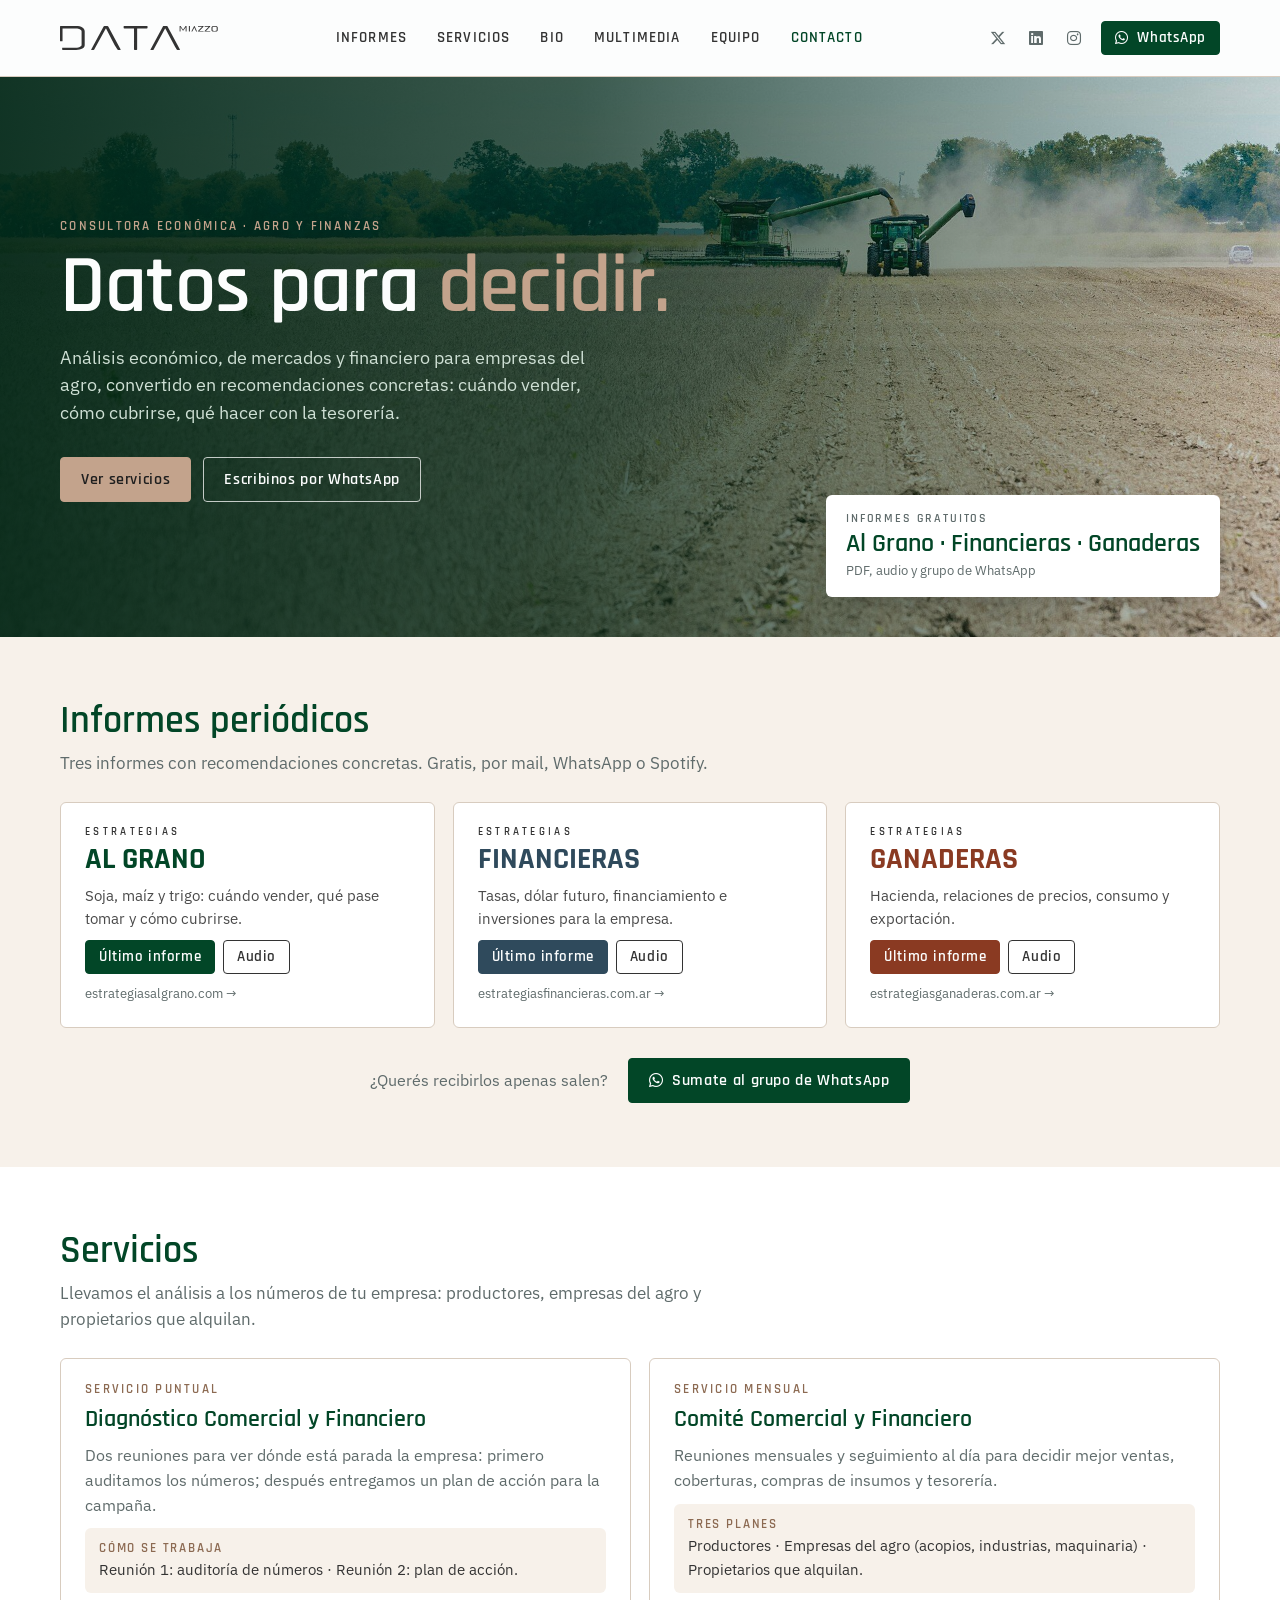
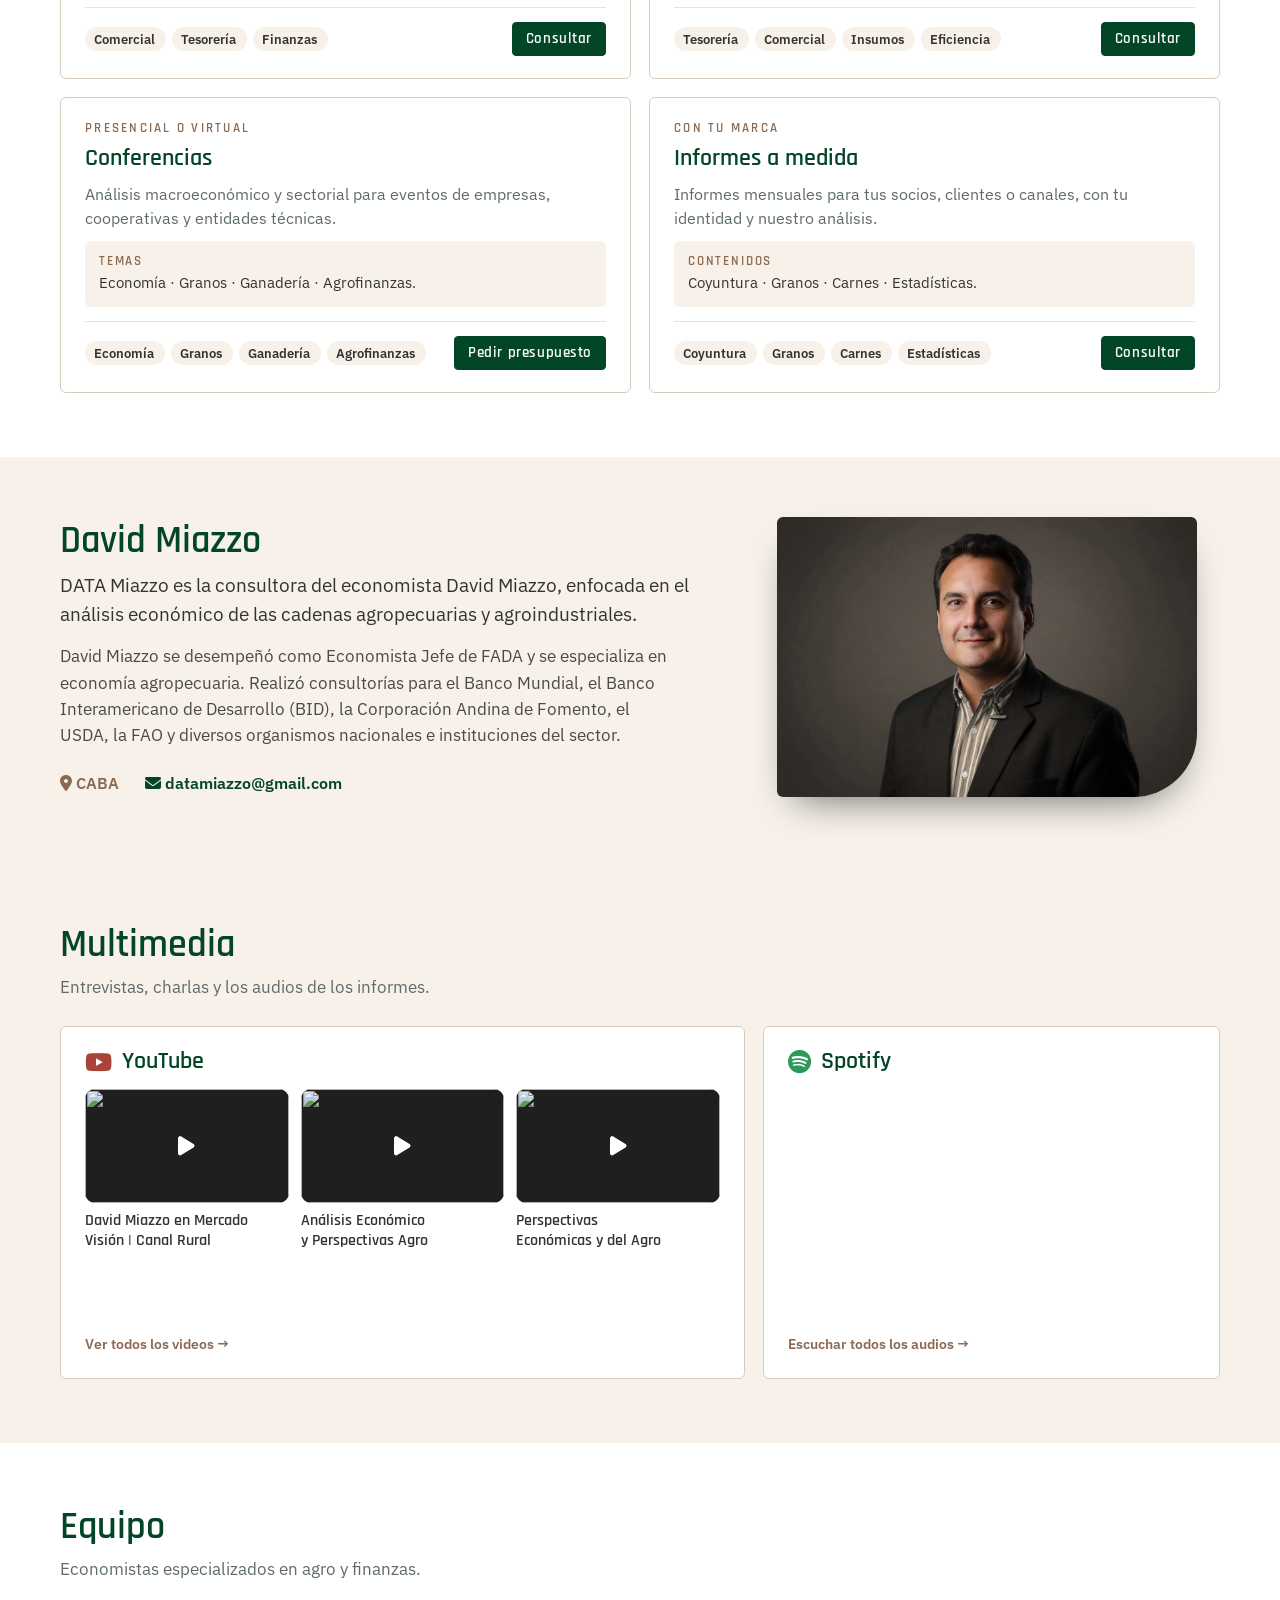
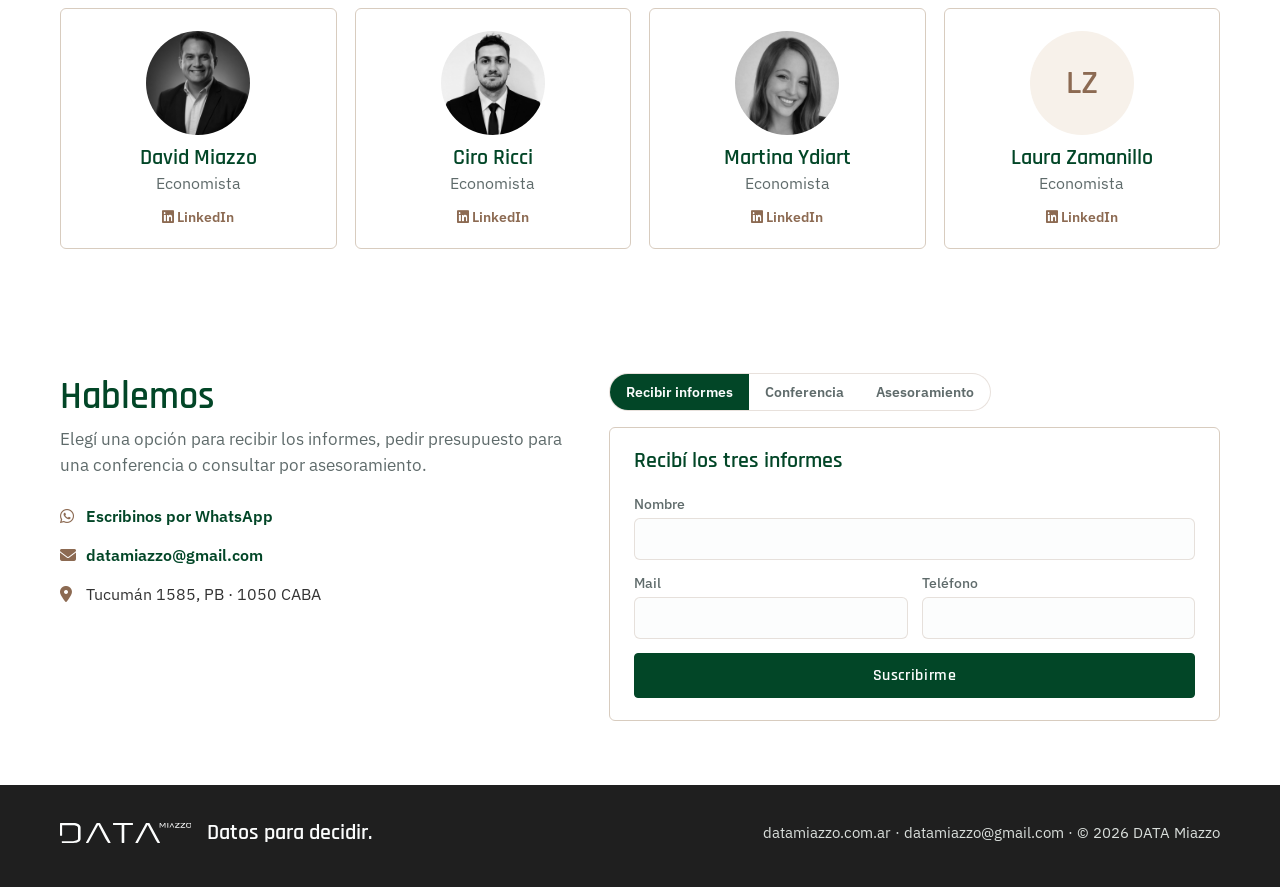
==== commit dbe22587: "Multimedia: recuadros de YouTube y Spotify a la misma altura, con enlace al pie Co-Authored-By: Clau" ====
--- a/index.html
+++ b/index.html
@@ -43,7 +43,11 @@
     .bio-datos{display:flex;flex-wrap:wrap;gap:10px 26px;margin-top:22px;font-weight:600;color:var(--dm-arena-profunda)}
     .bio-datos a{color:var(--dm-verde);text-decoration:none}
     @media (max-width:860px){.bio-grid{grid-template-columns:1fr}}
-    .media{display:grid;grid-template-columns:minmax(0,1.5fr) minmax(0,1fr);gap:18px;align-items:start}
+    .media{display:grid;grid-template-columns:minmax(0,1.5fr) minmax(0,1fr);gap:18px;align-items:stretch}
+    .media .dm-card{display:flex;flex-direction:column}
+    .media .media-cuerpo{flex:1;display:flex;flex-direction:column;min-height:232px}
+    .media .media-cuerpo iframe{flex:1;min-height:232px;height:100%}
+    .media .media-pie{margin-top:16px}
     @media (max-width:900px){.media{grid-template-columns:1fr}}
     .media h3{display:flex;align-items:center;gap:10px}
     #youtube-videos-container{display:grid;grid-template-columns:repeat(auto-fit,minmax(180px,1fr));gap:12px;margin-top:6px}
@@ -208,12 +212,13 @@
       <div class="media">
         <div class="dm-card">
           <h3><i class="fa-brands fa-youtube" style="color:#A8443A"></i> YouTube</h3>
-          <div id="youtube-videos-container"><div class="esqueleto"></div><div class="esqueleto"></div><div class="esqueleto"></div></div>
-          <p style="margin-top:16px"><a href="https://www.youtube.com/@DavidMiazzo" target="_blank" rel="noopener" class="dm-link">Ver todos los videos →</a></p>
+          <div class="media-cuerpo"><div id="youtube-videos-container"><div class="esqueleto"></div><div class="esqueleto"></div><div class="esqueleto"></div></div></div>
+          <p class="media-pie"><a href="https://www.youtube.com/@DavidMiazzo" target="_blank" rel="noopener" class="dm-link">Ver todos los videos →</a></p>
         </div>
         <div class="dm-card">
           <h3><i class="fa-brands fa-spotify" style="color:#2E9A5A"></i> Spotify</h3>
-          <iframe data-testid="embed-iframe" style="border-radius:12px;border:0" src="https://open.spotify.com/embed/show/033LxUTkIUuQUk9G71a02p?utm_source=generator&si=b34b67880dc840d1" width="100%" height="232" allowfullscreen allow="autoplay; clipboard-write; encrypted-media; fullscreen; picture-in-picture" loading="lazy" title="Audios de los informes en Spotify"></iframe>
+          <div class="media-cuerpo"><iframe data-testid="embed-iframe" style="border-radius:12px;border:0" src="https://open.spotify.com/embed/show/033LxUTkIUuQUk9G71a02p?utm_source=generator&si=b34b67880dc840d1" width="100%" height="232" allowfullscreen allow="autoplay; clipboard-write; encrypted-media; fullscreen; picture-in-picture" loading="lazy" title="Audios de los informes en Spotify"></iframe></div>
+          <p class="media-pie"><a href="https://open.spotify.com/show/033LxUTkIUuQUk9G71a02p" target="_blank" rel="noopener" class="dm-link">Escuchar todos los audios →</a></p>
         </div>
       </div>
     </div>
--- a/assets/data-miazzo.css
+++ b/assets/data-miazzo.css
@@ -232,3 +232,14 @@
 .dm-informe .fila{display:flex;flex-wrap:wrap;gap:8px;align-items:center}
 .dm-informe .sitio{font-size:13px;color:var(--dm-salvia-texto);text-decoration:none}
 .dm-informe .sitio:hover{color:var(--dm-acento);text-decoration:underline}
+
+/* 17. Red de sitios: las otras líneas y DATA Miazzo, al final de cada sitio Estrategias */
+.dm-red{background:var(--dm-papel);border-top:1px solid var(--dm-linea);padding:56px 0 60px}
+.dm-red h2{font-size:clamp(24px,3vw,30px);margin:0 0 6px}
+.dm-red .dm-lede{margin:0 0 22px}
+a.dm-red-card{text-decoration:none;color:inherit;transition:border-color .15s}
+a.dm-red-card:hover{border-color:var(--dm-acento)}
+a.dm-red-card:hover .sitio{color:var(--dm-acento);text-decoration:underline}
+a.dm-red-card:focus-visible{outline:2px solid var(--dm-acento);outline-offset:3px}
+.dm-red-card .logo-data{height:24px;width:auto;color:var(--dm-carbon);margin:6px 0 4px}
+.dm-pie-sitios{flex-basis:100%;display:flex;flex-wrap:wrap;gap:6px 18px;font-size:13.5px;border-top:1px solid rgba(255,255,255,.12);padding-top:16px}
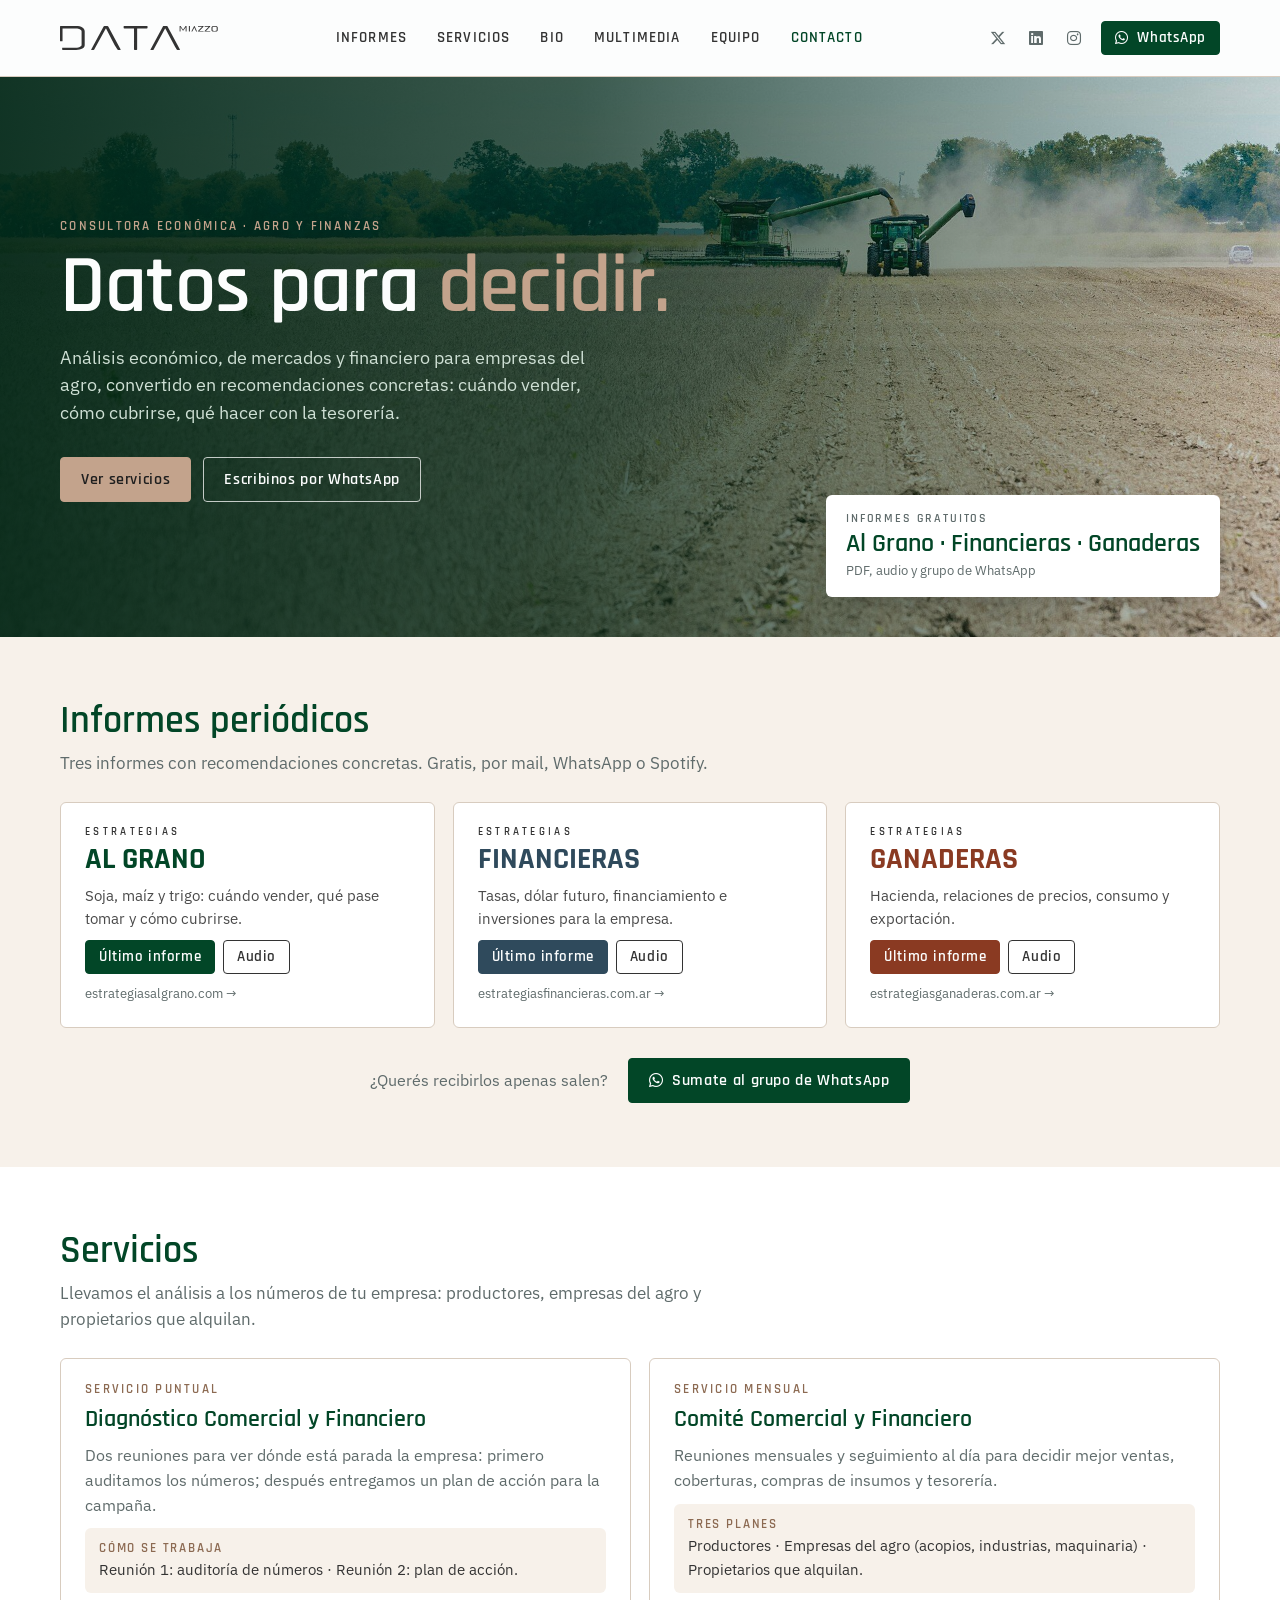
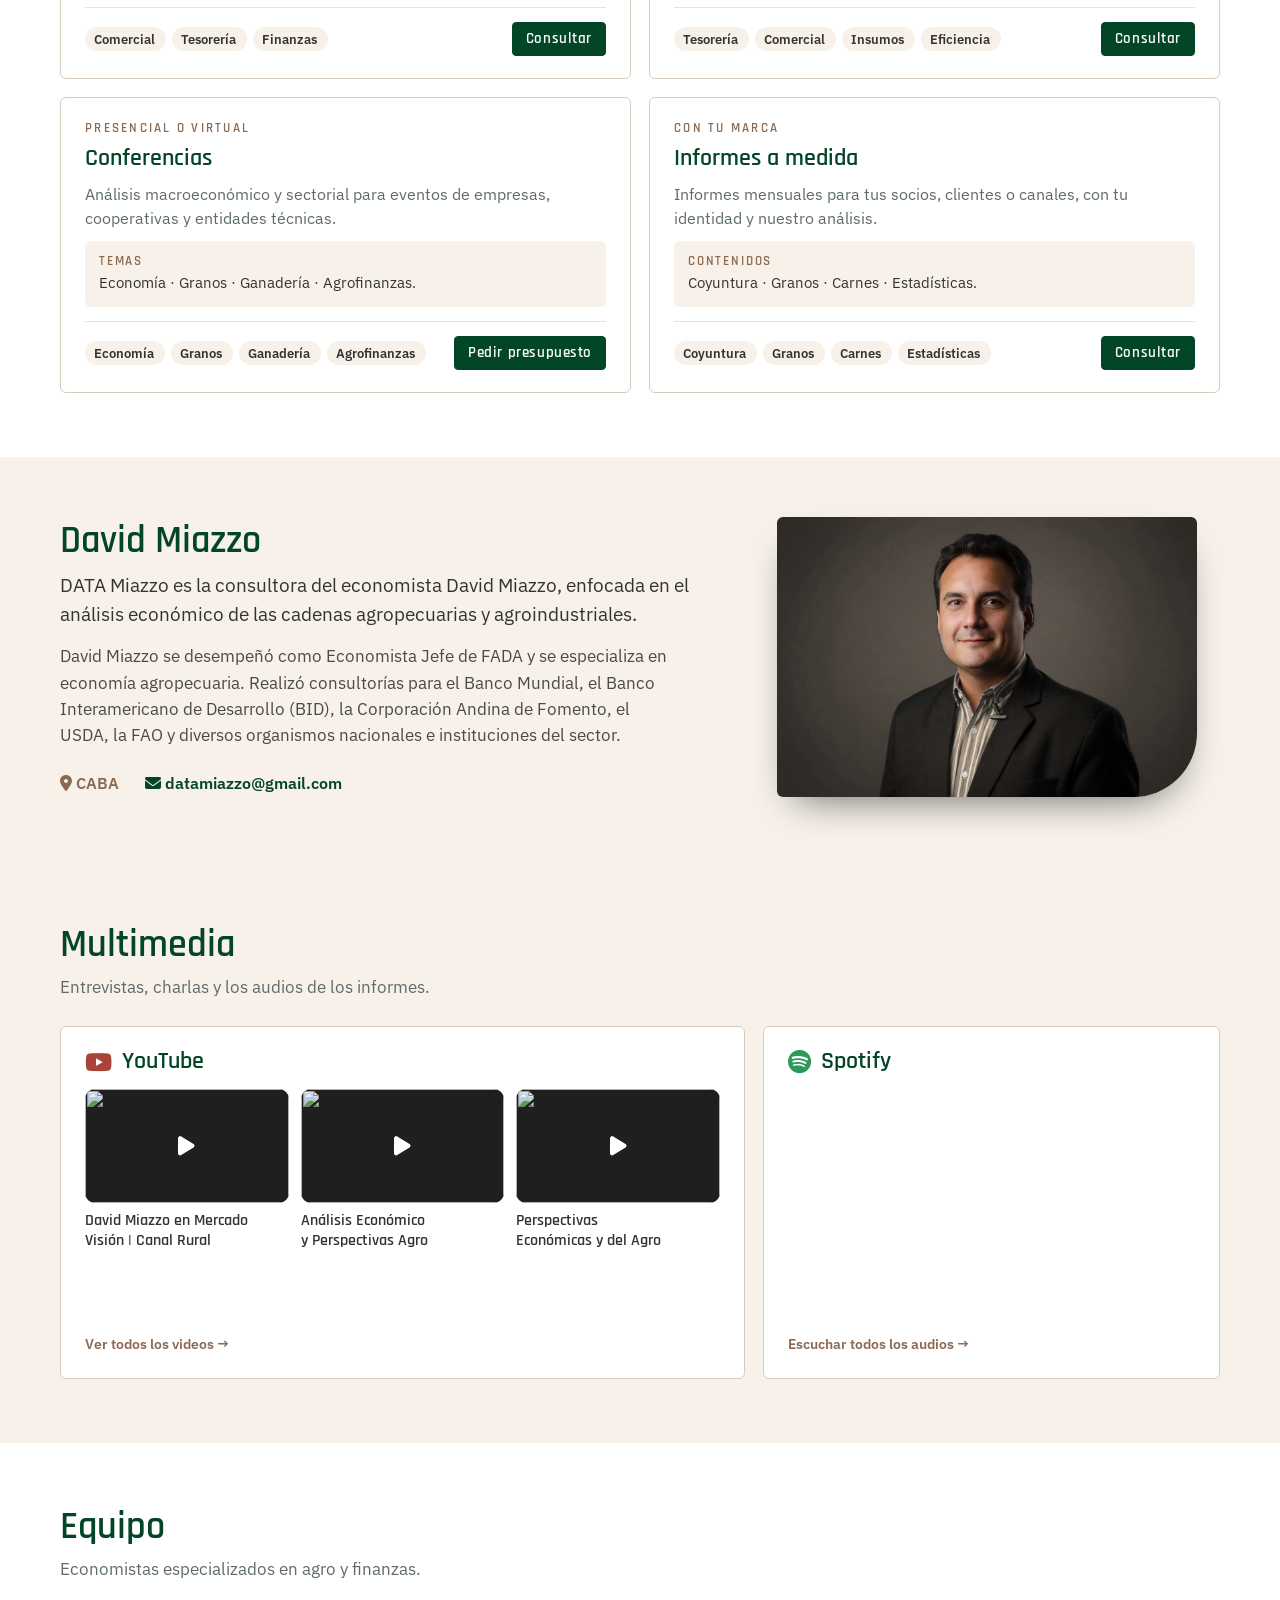
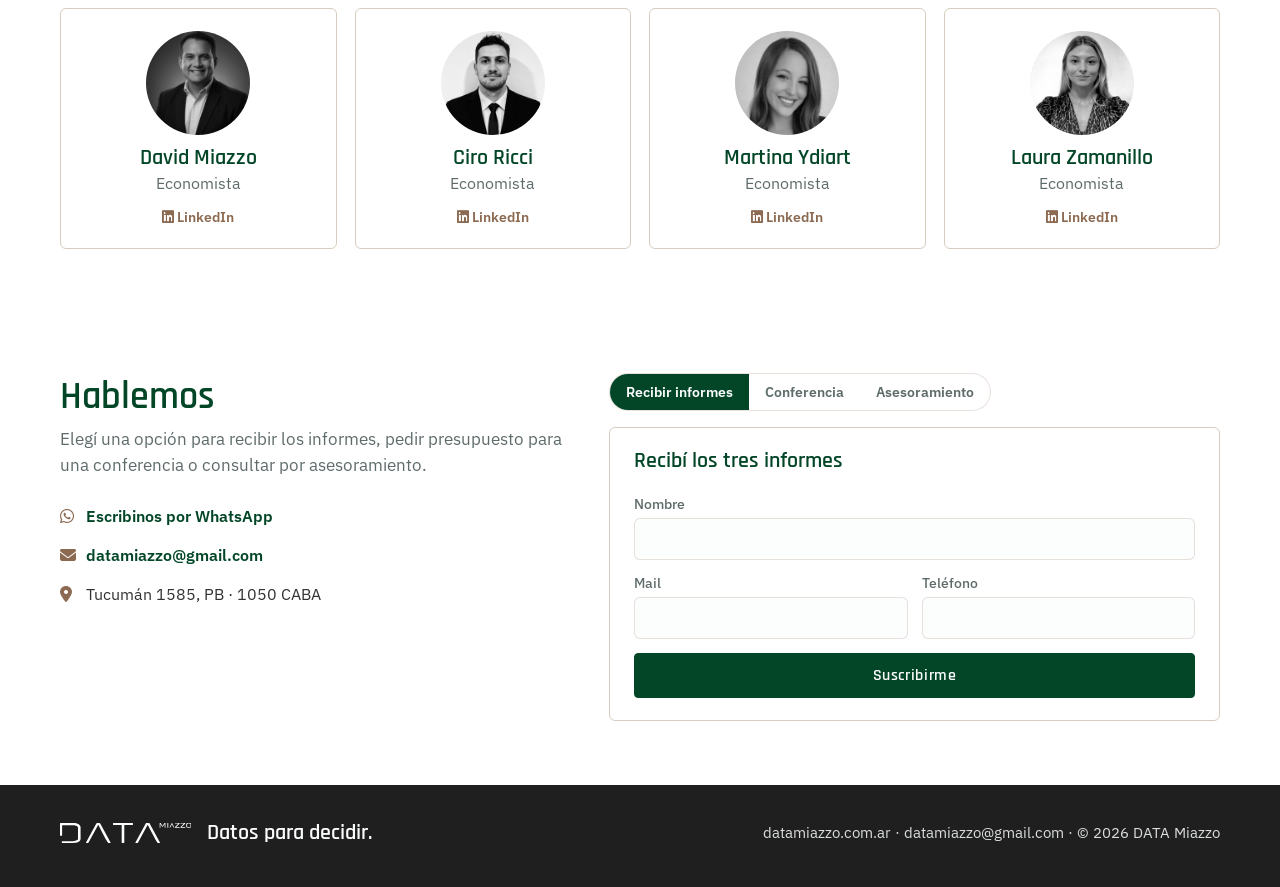
==== commit 6e70aee8: "Equipo: foto de Laura Zamanillo alojada en el sitio (el enlace de LinkedIn habia vencido) Co-Authore" ====
--- a/index.html
+++ b/index.html
@@ -247,7 +247,7 @@
           <a href="https://www.linkedin.com/in/martina-ydiart/" target="_blank" rel="noopener" class="dm-link"><i class="fa-brands fa-linkedin" aria-hidden="true"></i> LinkedIn</a>
         </article>
         <article class="dm-card persona">
-          <img src="https://media.licdn.com/dms/image/v2/D4D03AQHfcD3TEVY1xw/profile-displayphoto-crop_800_800/B4DZ.LXq7qGkAM-/0/1784749666382?e=1786579200&v=beta&t=9aEH8WPIR7dMF3ajlGB9kE2O2l1NfGXFhrpqzpJb4WY" alt="Laura Zamanillo" loading="lazy" onerror="this.replaceWith(Object.assign(document.createElement('span'),{className:'inicial',textContent:'LZ'}))">
+          <img src="assets/equipo-laura.jpg" alt="Laura Zamanillo" loading="lazy" onerror="this.replaceWith(Object.assign(document.createElement('span'),{className:'inicial',textContent:'LZ'}))">
           <div><h3>Laura Zamanillo</h3><p>Economista</p></div>
           <a href="https://www.linkedin.com/in/laura-zamanillo-551a32173/" target="_blank" rel="noopener" class="dm-link"><i class="fa-brands fa-linkedin" aria-hidden="true"></i> LinkedIn</a>
         </article>
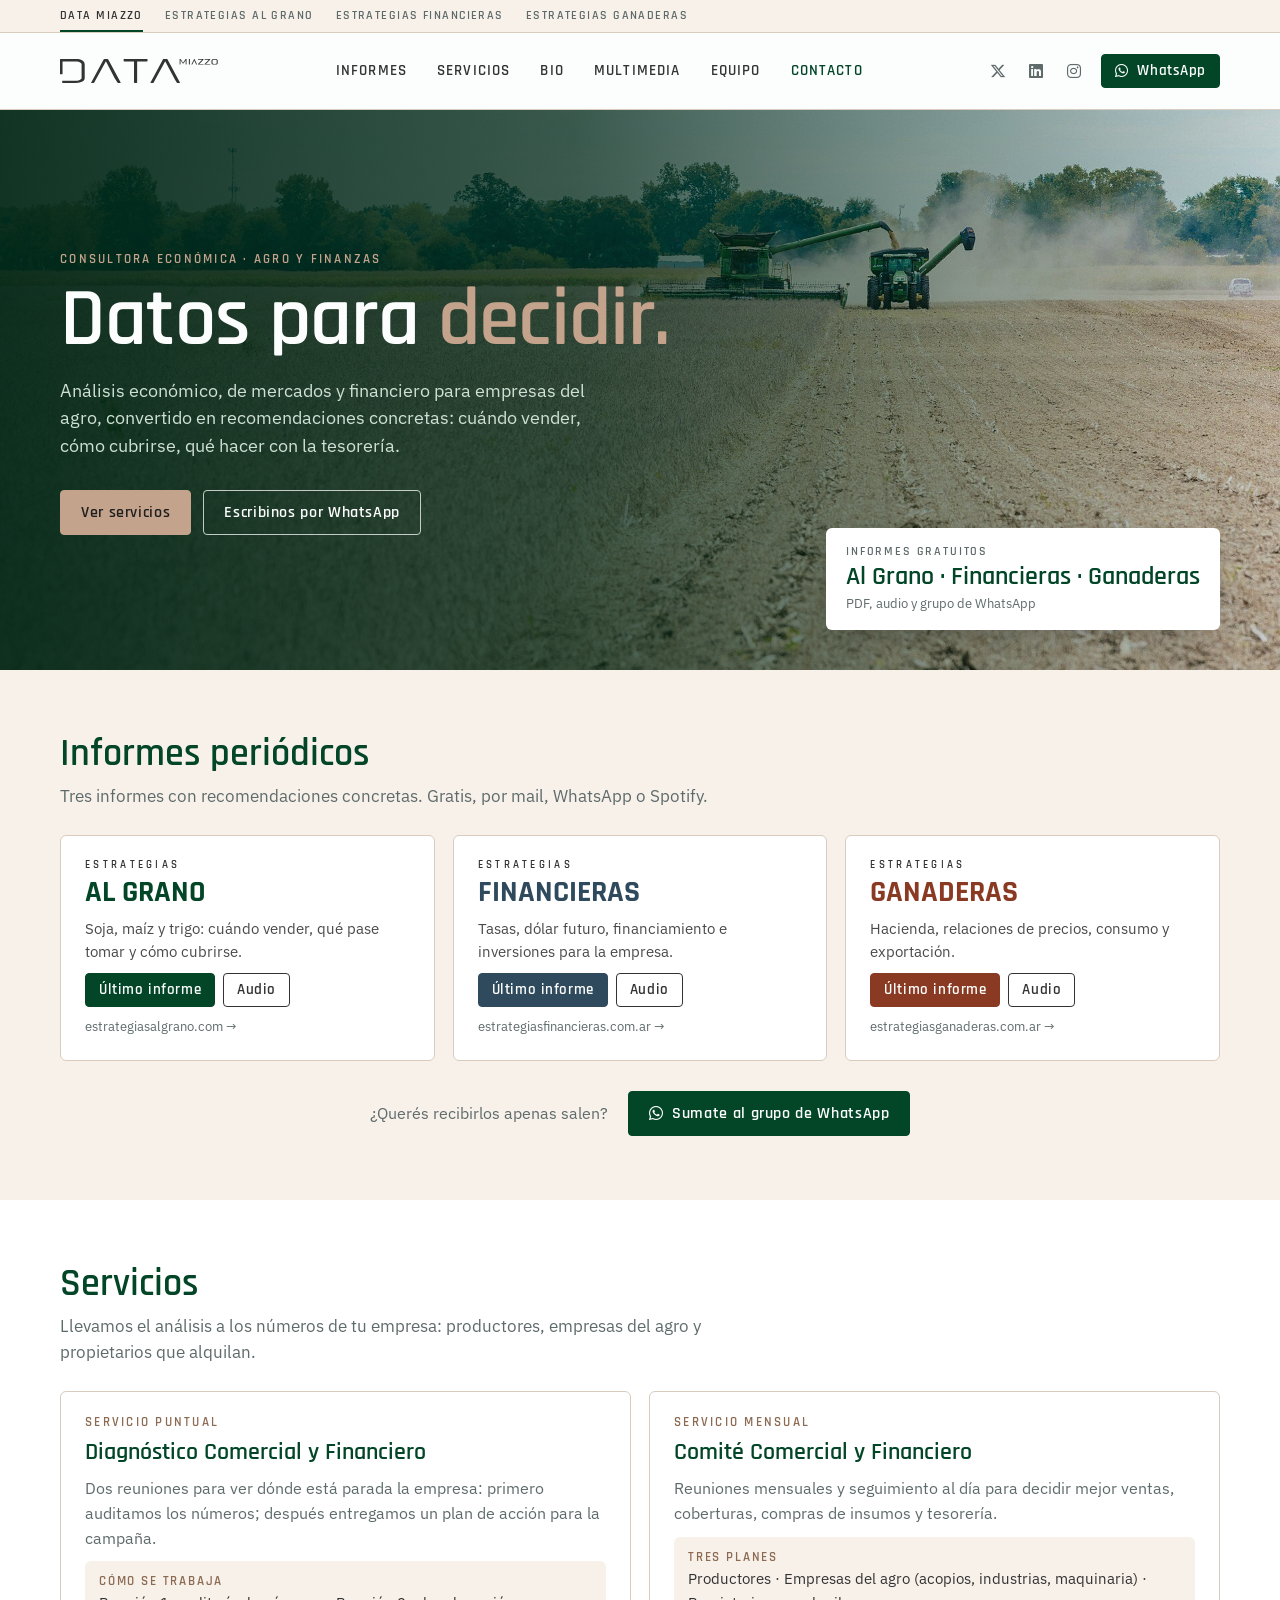
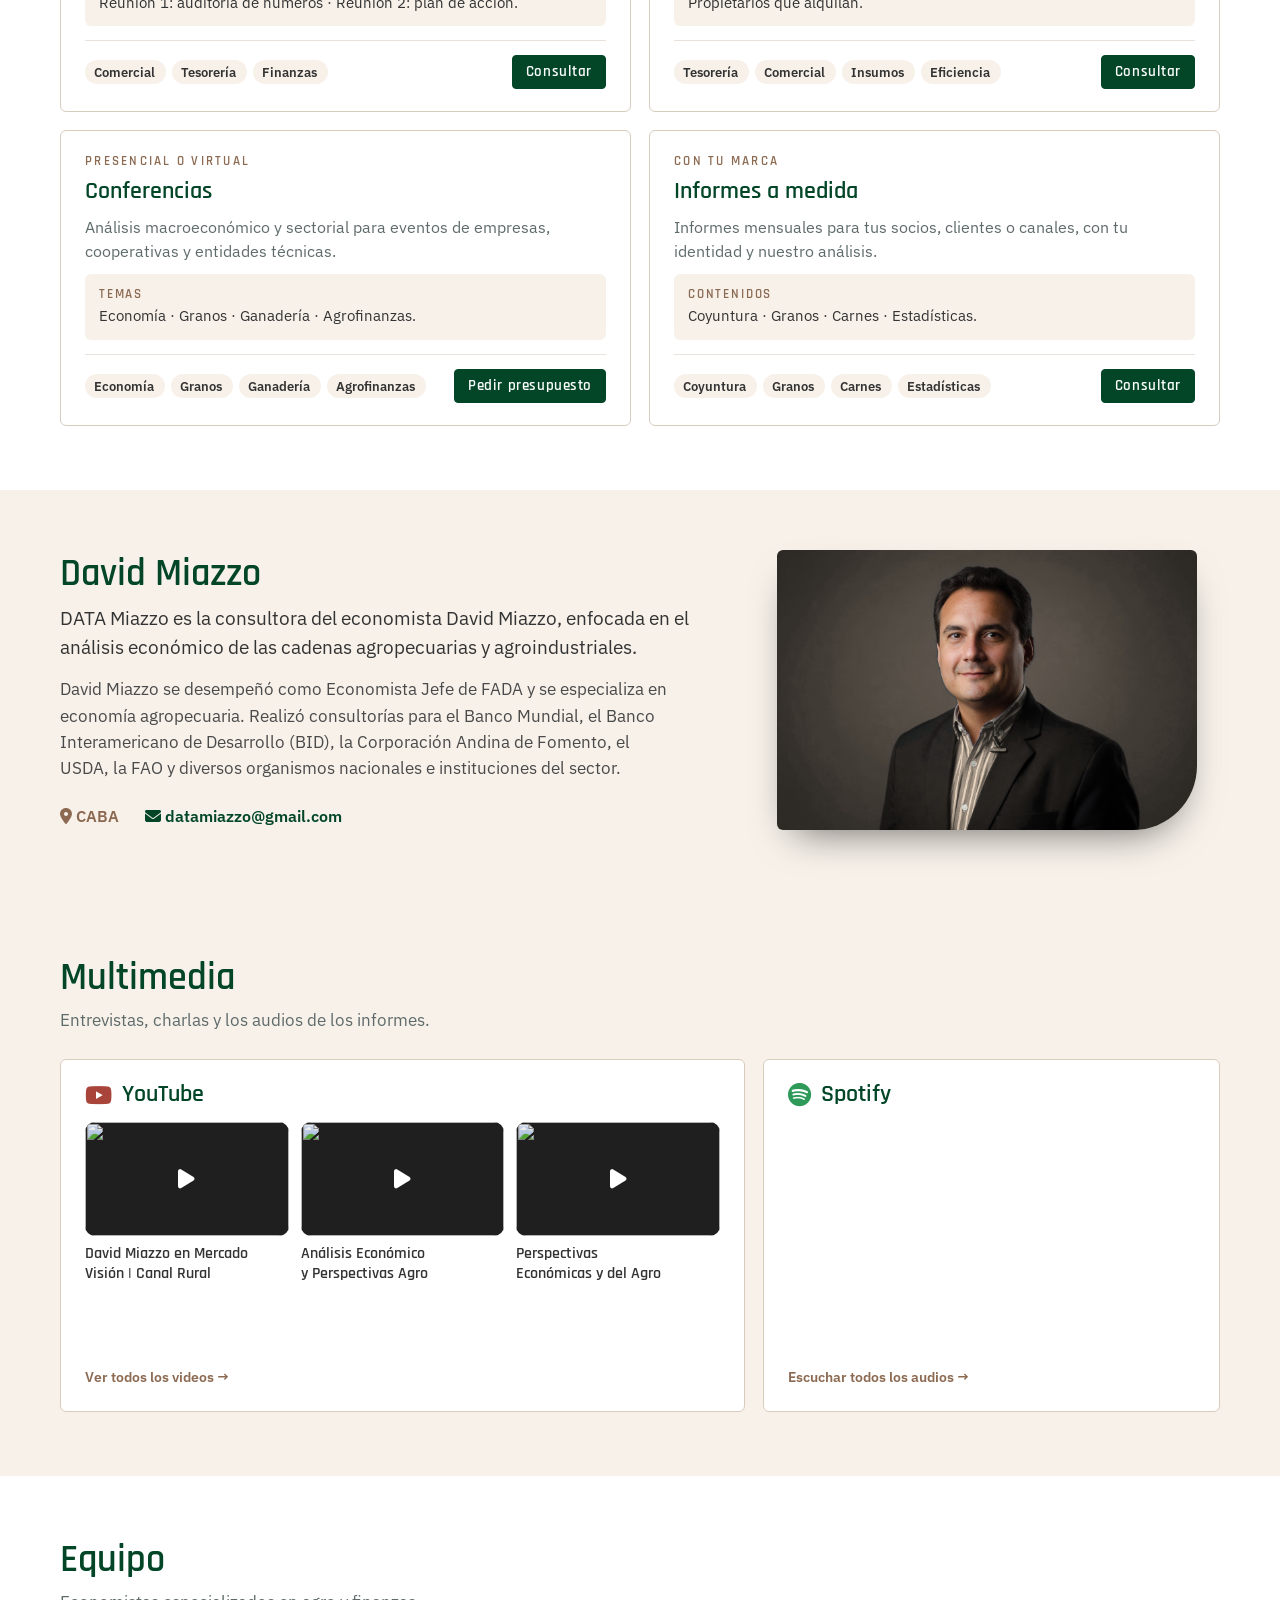
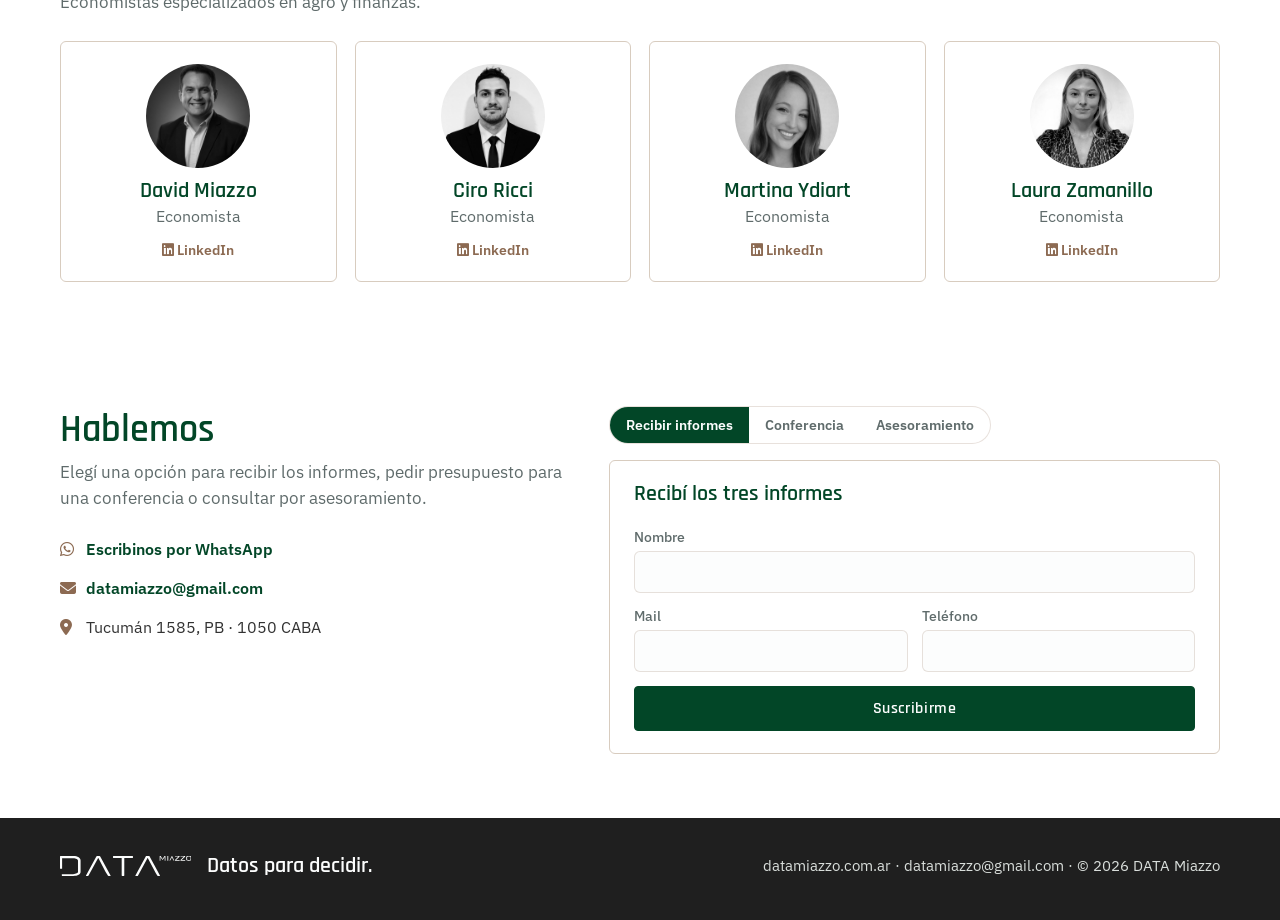
==== commit 6f89b5d1: "Navegacion comun: barra de sitios arriba de todo Co-Authored-By: Claude Opus 5.5 <noreply@anthropic." ====
--- a/index.html
+++ b/index.html
@@ -75,6 +75,7 @@
 </head>
 <body class="dm">
 
+  <nav class="dm-sitios" aria-label="Sitios de DATA Miazzo"><div class="dm-sitios-in"><a href="https://datamiazzo.com.ar" style="--c:var(--dm-verde)" aria-current="page">DATA Miazzo</a><a href="https://estrategiasalgrano.com" style="--c:var(--dm-grano)"><span class="dm-sitios-pre">Estrategias </span>al Grano</a><a href="https://estrategiasfinancieras.com.ar" style="--c:var(--dm-financieras)"><span class="dm-sitios-pre">Estrategias </span>Financieras</a><a href="https://estrategiasganaderas.com.ar" style="--c:var(--dm-ganaderas)"><span class="dm-sitios-pre">Estrategias </span>Ganaderas</a></div></nav>
   <header class="dm-top">
     <div class="dm-top-in">
       <a href="#inicio" class="dm-brand"><svg class="logo" role="img" aria-label="DATA Miazzo" xmlns="http://www.w3.org/2000/svg" viewBox="444.09 430.33 469.81 71.48"><path fill-rule="evenodd" fill="currentColor" d="M 818.207031 430.445312 L 820.246094 430.445312 C 820.441406 430.445312 820.605469 430.496094 820.726562 430.589844 C 820.890625 430.71875 820.972656 430.902344 820.972656 431.136719 L 820.972656 446.332031 C 820.972656 446.566406 820.890625 446.746094 820.726562 446.875 C 820.605469 446.972656 820.441406 447.019531 820.246094 447.019531 L 819.152344 447.019531 C 818.949219 447.019531 818.78125 446.976562 818.65625 446.882812 L 818.628906 446.863281 C 818.46875 446.738281 818.386719 446.558594 818.386719 446.332031 L 818.386719 433.695312 L 812.148438 443.191406 C 812.042969 443.320312 811.917969 443.417969 811.777344 443.484375 C 811.636719 443.550781 811.488281 443.582031 811.332031 443.582031 L 810.082031 443.582031 C 809.910156 443.582031 809.753906 443.550781 809.617188 443.480469 C 809.472656 443.40625 809.351562 443.292969 809.265625 443.144531 L 802.953125 433.660156 L 802.953125 446.332031 C 802.953125 446.566406 802.867188 446.75 802.703125 446.875 L 802.679688 446.894531 C 802.558594 446.976562 802.40625 447.019531 802.222656 447.019531 L 801.128906 447.019531 C 800.933594 447.019531 800.773438 446.972656 800.648438 446.875 C 800.484375 446.75 800.402344 446.566406 800.402344 446.332031 L 800.402344 431.136719 C 800.402344 430.898438 800.484375 430.71875 800.648438 430.589844 C 800.769531 430.496094 800.933594 430.445312 801.128906 430.445312 L 801.421875 430.4375 C 802.113281 430.414062 803.503906 430.367188 803.789062 430.753906 L 810.6875 441.21875 L 817.578125 430.761719 C 817.644531 430.648438 817.742188 430.5625 817.863281 430.507812 C 817.960938 430.46875 818.078125 430.445312 818.207031 430.445312 Z M 844.867188 430.652344 L 852.300781 446.59375 C 852.335938 446.667969 852.3125 446.757812 852.246094 446.796875 C 852.226562 446.808594 852.207031 446.816406 852.183594 446.8125 L 849.617188 446.816406 C 849.5625 446.816406 849.515625 446.777344 849.492188 446.722656 L 844.191406 434.925781 L 838.132812 446.738281 C 838.109375 446.789062 838.0625 446.816406 838.015625 446.816406 L 835.433594 446.816406 C 835.359375 446.816406 835.300781 446.746094 835.300781 446.664062 C 835.300781 446.632812 835.308594 446.601562 835.324219 446.578125 L 843.613281 430.636719 C 843.640625 430.589844 843.683594 430.5625 843.730469 430.5625 L 844.746094 430.5625 C 844.800781 430.5625 844.847656 430.597656 844.867188 430.652344 Z M 827.910156 446.277344 L 827.910156 431.101562 C 827.910156 430.835938 828.003906 430.632812 828.1875 430.492188 L 828.21875 430.46875 C 828.359375 430.375 828.53125 430.328125 828.746094 430.328125 L 830.164062 430.328125 C 830.410156 430.328125 830.605469 430.382812 830.75 430.480469 C 830.953125 430.621094 831.050781 430.828125 831.050781 431.101562 L 831.050781 446.277344 C 831.050781 446.539062 830.960938 446.742188 830.773438 446.882812 L 830.742188 446.90625 C 830.605469 447 830.429688 447.046875 830.214844 447.046875 L 828.746094 447.046875 C 828.515625 447.046875 828.328125 446.992188 828.183594 446.882812 L 828.160156 446.863281 C 827.992188 446.722656 827.910156 446.527344 827.910156 446.277344 Z M 854.726562 446.308594 L 854.726562 445.871094 C 854.726562 445.679688 854.773438 445.511719 854.855469 445.355469 C 854.921875 445.222656 855.019531 445.101562 855.136719 444.984375 L 867.386719 432.527344 L 855.953125 432.527344 C 855.71875 432.527344 855.527344 432.480469 855.382812 432.386719 C 855.171875 432.257812 855.066406 432.054688 855.066406 431.789062 L 855.066406 431.070312 C 855.066406 430.800781 855.171875 430.601562 855.378906 430.46875 L 855.40625 430.453125 C 855.546875 430.371094 855.730469 430.328125 855.953125 430.328125 L 870.621094 430.328125 C 870.871094 430.328125 871.070312 430.375 871.21875 430.460938 L 871.242188 430.476562 C 871.453125 430.609375 871.554688 430.808594 871.554688 431.070312 L 871.554688 431.753906 C 871.554688 431.910156 871.519531 432.0625 871.453125 432.210938 C 871.394531 432.339844 871.304688 432.464844 871.195312 432.578125 L 859.136719 444.851562 L 870.960938 444.851562 C 871.210938 444.851562 871.414062 444.894531 871.5625 444.980469 C 871.785156 445.113281 871.898438 445.316406 871.898438 445.589844 L 871.898438 446.308594 C 871.898438 446.578125 871.785156 446.785156 871.5625 446.914062 C 871.414062 447 871.210938 447.046875 870.960938 447.046875 L 855.660156 447.046875 C 855.414062 447.046875 855.210938 447.003906 855.0625 446.914062 C 854.839844 446.785156 854.726562 446.582031 854.726562 446.308594 Z M 874.523438 446.308594 L 874.523438 445.871094 C 874.523438 445.679688 874.566406 445.511719 874.652344 445.355469 C 874.71875 445.222656 874.816406 445.101562 874.933594 444.984375 L 887.183594 432.527344 L 875.75 432.527344 C 875.515625 432.527344 875.324219 432.480469 875.179688 432.386719 C 874.96875 432.257812 874.863281 432.054688 874.863281 431.789062 L 874.863281 431.070312 C 874.863281 430.800781 874.96875 430.601562 875.175781 430.46875 L 875.203125 430.453125 C 875.34375 430.371094 875.527344 430.328125 875.75 430.328125 L 890.417969 430.328125 C 890.667969 430.328125 890.867188 430.375 891.015625 430.464844 C 891.238281 430.59375 891.351562 430.796875 891.351562 431.070312 L 891.351562 431.753906 C 891.351562 431.910156 891.316406 432.0625 891.25 432.210938 C 891.191406 432.339844 891.101562 432.464844 890.992188 432.578125 L 878.933594 444.851562 L 890.757812 444.851562 C 891.007812 444.851562 891.207031 444.894531 891.355469 444.980469 C 891.582031 445.113281 891.695312 445.316406 891.695312 445.589844 L 891.695312 446.308594 C 891.695312 446.578125 891.582031 446.785156 891.359375 446.914062 C 891.210938 447 891.007812 447.046875 890.757812 447.046875 L 875.457031 447.046875 C 875.207031 447.046875 875.007812 447.003906 874.859375 446.914062 C 874.636719 446.785156 874.523438 446.582031 874.523438 446.308594 Z M 906.65625 447.046875 L 902.453125 447.046875 C 901.375 447.046875 900.402344 446.945312 899.542969 446.738281 C 898.667969 446.535156 897.910156 446.222656 897.269531 445.808594 C 896.609375 445.382812 896.109375 444.867188 895.773438 444.269531 C 895.429688 443.664062 895.257812 442.976562 895.257812 442.214844 L 895.257812 435.160156 C 895.257812 434.398438 895.429688 433.710938 895.773438 433.105469 C 896.109375 432.507812 896.609375 431.996094 897.269531 431.570312 C 897.910156 431.15625 898.667969 430.84375 899.539062 430.636719 C 900.402344 430.433594 901.371094 430.328125 902.453125 430.328125 L 906.65625 430.328125 C 907.734375 430.328125 908.710938 430.433594 909.574219 430.636719 C 910.445312 430.839844 911.210938 431.152344 911.859375 431.570312 C 912.53125 431.996094 913.035156 432.507812 913.375 433.101562 L 913.386719 433.125 C 913.726562 433.730469 913.898438 434.40625 913.898438 435.160156 L 913.898438 442.214844 C 913.898438 442.976562 913.722656 443.664062 913.375 444.273438 C 913.035156 444.867188 912.53125 445.378906 911.859375 445.808594 C 911.210938 446.222656 910.445312 446.535156 909.570312 446.738281 C 908.707031 446.945312 907.734375 447.046875 906.65625 447.046875 Z M 902.648438 444.851562 L 906.460938 444.851562 C 907.1875 444.851562 907.828125 444.785156 908.375 444.660156 C 908.914062 444.535156 909.367188 444.351562 909.730469 444.109375 C 910.078125 443.878906 910.335938 443.605469 910.503906 443.285156 C 910.671875 442.96875 910.753906 442.605469 910.753906 442.1875 L 910.753906 435.191406 C 910.753906 434.363281 910.414062 433.71875 909.730469 433.265625 C 909.367188 433.023438 908.914062 432.839844 908.375 432.714844 C 907.828125 432.589844 907.1875 432.527344 906.460938 432.527344 L 902.648438 432.527344 C 901.921875 432.527344 901.28125 432.589844 900.738281 432.714844 C 900.207031 432.839844 899.761719 433.023438 899.40625 433.265625 C 899.066406 433.492188 898.8125 433.769531 898.648438 434.089844 C 898.484375 434.40625 898.402344 434.773438 898.402344 435.191406 L 898.402344 442.1875 C 898.402344 442.605469 898.484375 442.972656 898.648438 443.285156 C 898.8125 443.605469 899.066406 443.882812 899.40625 444.113281 C 899.761719 444.351562 900.207031 444.535156 900.738281 444.660156 C 901.28125 444.785156 901.917969 444.851562 902.648438 444.851562 "/><path fill-rule="nonzero" fill="currentColor" d="M 457.816406 495.148438 L 490.78125 495.148438 C 496.464844 495.148438 500.820312 494.195312 503.847656 492.300781 C 506.871094 490.402344 508.386719 489.960938 508.386719 486.386719 L 508.386719 446.742188 C 508.386719 439.394531 495.402344 437.980469 490.78125 437.980469 L 455.496094 437.980469 C 455.066406 437.980469 454.703125 438.019531 454.421875 438.105469 L 451.648438 438.105469 L 451.648438 474.972656 C 451.648438 475.570312 451.183594 476.09375 450.65625 476.09375 L 445.078125 476.09375 C 444.550781 476.09375 444.085938 475.589844 444.085938 474.972656 L 444.085938 432.011719 C 444.085938 431.425781 444.492188 430.941406 445 430.894531 C 445.300781 430.738281 445.710938 430.65625 446.230469 430.65625 L 491.710938 430.65625 C 499.738281 430.65625 506.070312 432.074219 510.703125 434.902344 C 515.335938 437.730469 517.652344 441.601562 517.652344 446.515625 L 517.652344 486.613281 C 517.652344 491.523438 515.332031 494.742188 510.703125 497.570312 C 506.070312 500.394531 499.734375 501.8125 491.710938 501.8125 L 452.378906 501.8125 C 451.148438 501.8125 450.527344 501.367188 450.527344 500.472656 L 450.527344 496.175781 C 450.527344 495.652344 450.90625 495.226562 451.367188 495.226562 L 457.417969 495.226562 C 458.789062 495.226562 455.046875 495.148438 457.816406 495.148438 Z M 544.148438 501.484375 L 538.40625 501.484375 C 537.046875 501.484375 536.613281 501.039062 537.105469 500.144531 L 573.980469 431.996094 C 574.351562 431.105469 575.21875 430.332031 576.574219 430.332031 L 585.285156 430.332031 C 586.519531 430.332031 587.386719 431.105469 587.878906 431.996094 L 624.753906 500.144531 C 625.125 501.039062 624.691406 501.484375 623.457031 501.484375 L 617.527344 501.484375 C 616.292969 501.484375 615.488281 501.039062 615.117188 500.144531 L 606.601562 486.578125 L 581.207031 437.457031 L 580.46875 437.457031 L 545.617188 501.132812 C 545.210938 501.367188 544.714844 501.484375 544.148438 501.484375 Z M 672.003906 501.8125 L 666.632812 501.8125 C 665.277344 501.8125 664.59375 501.367188 664.59375 500.472656 L 664.59375 438.65625 C 664.59375 437.988281 663.972656 437.652344 662.738281 437.652344 L 635.871094 437.652344 C 634.390625 437.652344 633.648438 437.242188 633.648438 436.421875 L 633.648438 431.886719 C 633.648438 431.066406 634.390625 430.65625 635.871094 430.65625 L 702.578125 430.65625 C 704.0625 430.65625 704.800781 431.070312 704.800781 431.886719 L 704.800781 436.421875 C 704.800781 437.242188 704.058594 437.652344 702.578125 437.652344 L 675.710938 437.652344 C 674.476562 437.652344 673.859375 437.992188 673.859375 438.65625 L 673.859375 500.472656 C 673.859375 501.363281 673.234375 501.8125 672.003906 501.8125 Z M 720.738281 501.8125 L 714.992188 501.8125 C 713.636719 501.8125 713.203125 501.367188 713.695312 500.472656 L 750.570312 431.671875 C 750.941406 430.777344 751.804688 430.332031 753.164062 430.332031 L 761.875 430.332031 C 763.109375 430.332031 763.972656 430.777344 764.46875 431.671875 L 801.34375 500.144531 C 801.714844 501.039062 801.277344 501.484375 800.046875 501.484375 L 794.117188 501.484375 C 792.882812 501.484375 792.078125 501.039062 791.707031 500.144531 L 786.703125 492.195312 L 757.796875 437.457031 L 757.054688 437.457031 L 722.675781 501.101562 C 722.195312 501.578125 721.542969 501.8125 720.738281 501.8125 "/></svg></a>
--- a/assets/data-miazzo.css
+++ b/assets/data-miazzo.css
@@ -243,3 +243,32 @@
 a.dm-red-card:focus-visible{outline:2px solid var(--dm-acento);outline-offset:3px}
 .dm-red-card .logo-data{height:24px;width:auto;color:var(--dm-carbon);margin:6px 0 4px}
 .dm-pie-sitios{flex-basis:100%;display:flex;flex-wrap:wrap;gap:6px 18px;font-size:13.5px;border-top:1px solid rgba(255,255,255,.12);padding-top:16px}
+
+/* 18. Navegación común a todos los sitios y dashboards
+   - .dm-sitios: barra fina arriba de todo, igual en los cuatro sitios y en los dashboards.
+   - .dm-dashhead: encabezado de los dashboards, con el mismo lockup que la landing.
+   - .dm-dash-tabs: pestañas de los dashboards con la tipografía de la navegación de las landings. */
+.dm-sitios{background:var(--dm-papel-calido);border-bottom:1px solid var(--dm-linea);position:relative;z-index:51}
+.dm-sitios-in{max-width:var(--dm-ancho);margin:0 auto;padding:0 20px;display:flex;gap:0 22px;overflow-x:auto;scrollbar-width:none;white-space:nowrap}
+.dm-sitios-in::-webkit-scrollbar{display:none}
+.dm-sitios a{font:600 12px/1 var(--dm-f-display)!important;letter-spacing:.12em!important;text-transform:uppercase;color:var(--dm-salvia-texto)!important;text-decoration:none!important;padding:10px 0 8px;border-bottom:2px solid transparent;background:none!important}
+.dm-sitios a:hover{color:var(--dm-carbon)!important}
+.dm-sitios a[aria-current="page"]{color:var(--dm-carbon)!important;border-bottom-color:var(--c,var(--dm-verde))}
+.dm-sitios a:focus-visible{outline:2px solid var(--dm-verde);outline-offset:2px}
+
+html body .dm-dashhead{display:block!important;background:var(--dm-papel)!important;color:var(--dm-carbon)!important;border-bottom:1px solid var(--dm-linea)!important;box-shadow:none!important;padding:0!important;margin:0!important;border-radius:0!important;position:relative}
+.dm-dashhead .dm-top-in{min-height:72px}
+.dm-dashhead .dm-lockup .k{color:var(--dm-carbon)!important}
+.dm-dashhead .dm-lockup .w{color:var(--dm-acento)!important}
+.dm-dashhead .dm-lockup svg{color:var(--dm-carbon)!important}
+.dm-dash-acc{display:flex;align-items:center;gap:10px 16px;flex-wrap:wrap;justify-content:flex-end}
+.dm-dash-fecha,.dm-dashhead .fecha,.dm-dashhead #chicago-status{font:500 13px var(--dm-f-texto)!important;color:var(--dm-salvia-texto)!important;opacity:1!important;margin:0!important}
+.dm-dashhead .dm-btn{font-size:14px}
+@media (max-width:640px){.dm-dash-fecha,.dm-dashhead .fecha,.dm-dashhead #chicago-status{display:none!important}}
+@media (max-width:480px){.dm-dashhead .dm-lockup .sep,.dm-dashhead .dm-lockup svg{display:none}}
+
+html body .dm-dash-tabs{background:var(--dm-papel)!important;border-bottom:1px solid var(--dm-linea)!important;box-shadow:none!important;gap:0 4px!important}
+html body .dm-dash-tabs > .tab,html body .dm-dash-tabs > .tab-btn,html body .dm-dash-tabs > button,html body .dm-dash-tabs > a{font:600 14px/1 var(--dm-f-display)!important;letter-spacing:.08em!important;text-transform:uppercase!important;color:var(--dm-salvia-texto)!important;background:none!important;border:0!important;border-bottom:2px solid transparent!important;border-radius:0!important;padding:16px 14px 14px!important;white-space:nowrap;box-shadow:none!important}
+html body .dm-dash-tabs > .tab:hover,html body .dm-dash-tabs > .tab-btn:hover{color:var(--dm-carbon)!important}
+html body .dm-dash-tabs > .tab.active,html body .dm-dash-tabs > .tab-btn.active{color:var(--dm-carbon)!important;border-bottom-color:var(--dm-acento)!important}
+@media (max-width:640px){.dm-sitios-pre{display:none}.dm-sitios-in{gap:0 16px;padding:0 16px}.dm-sitios a{font-size:11.5px!important;letter-spacing:.1em!important}}
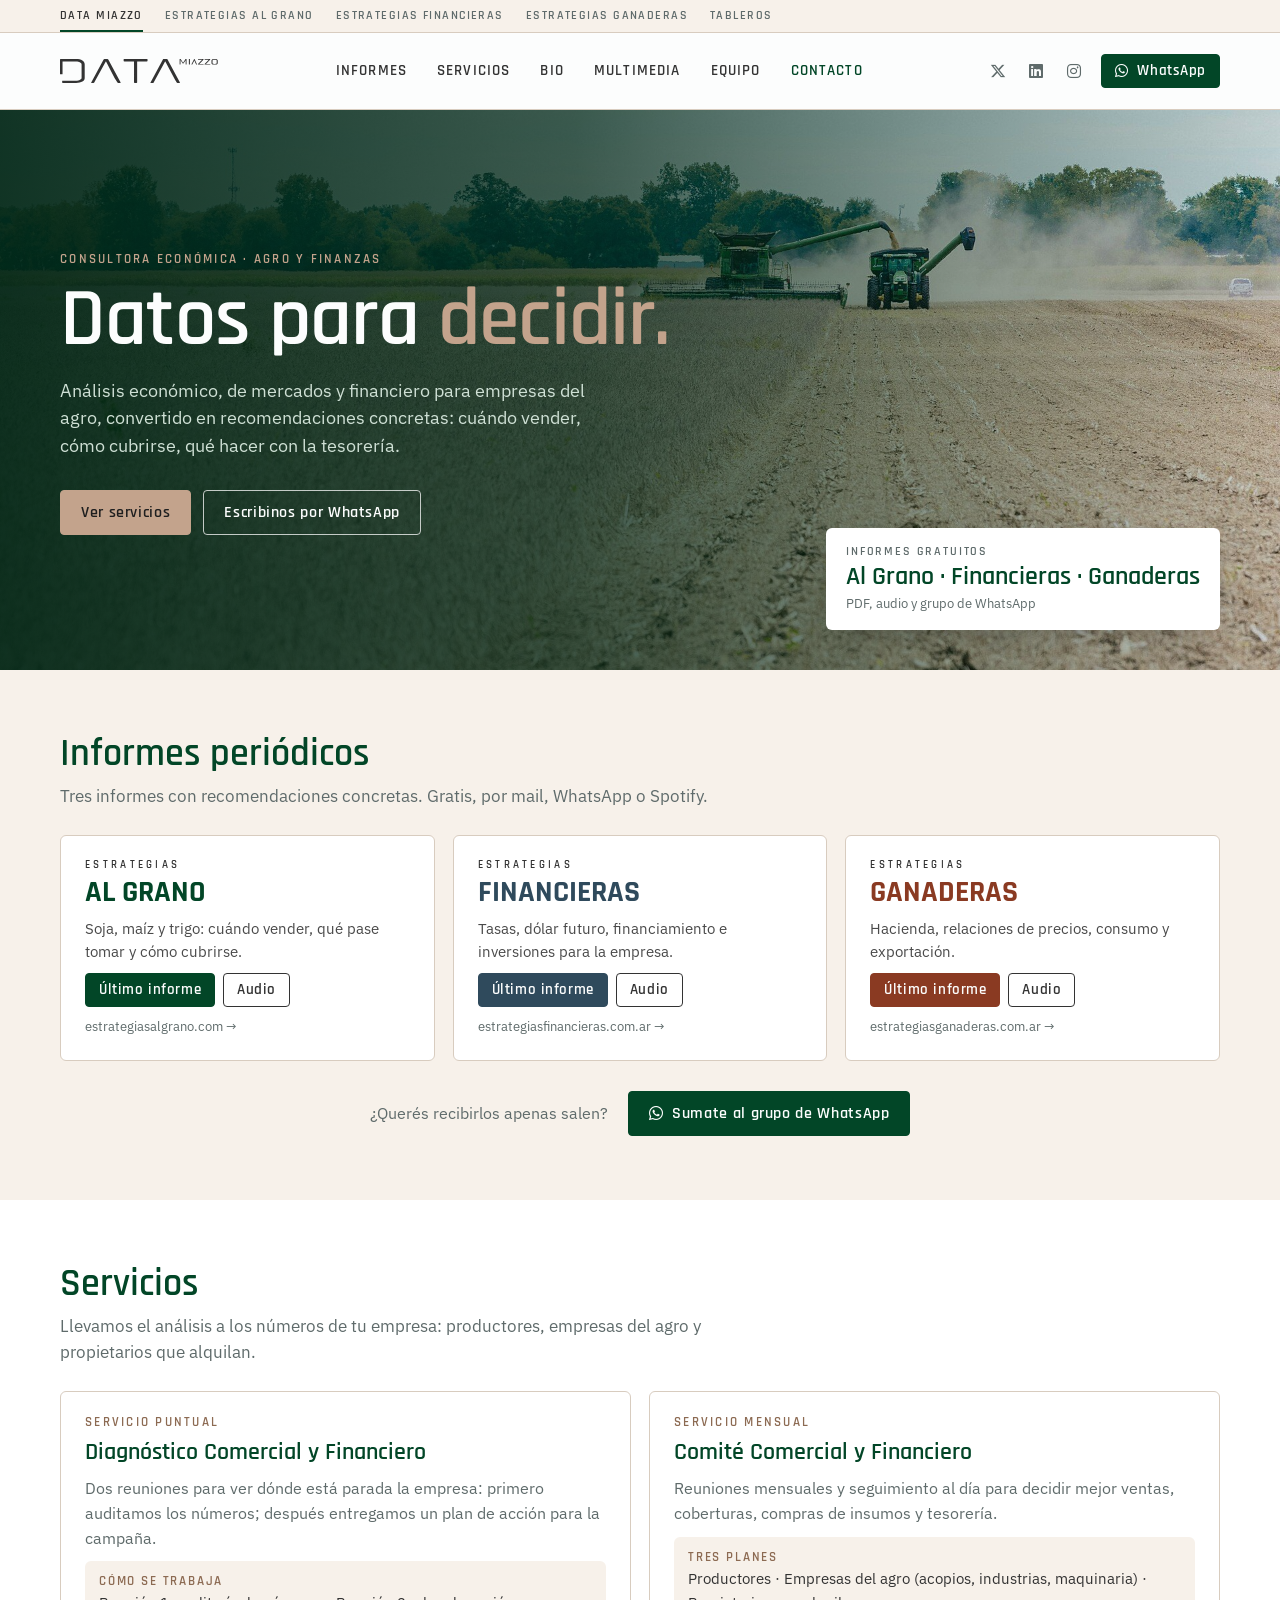
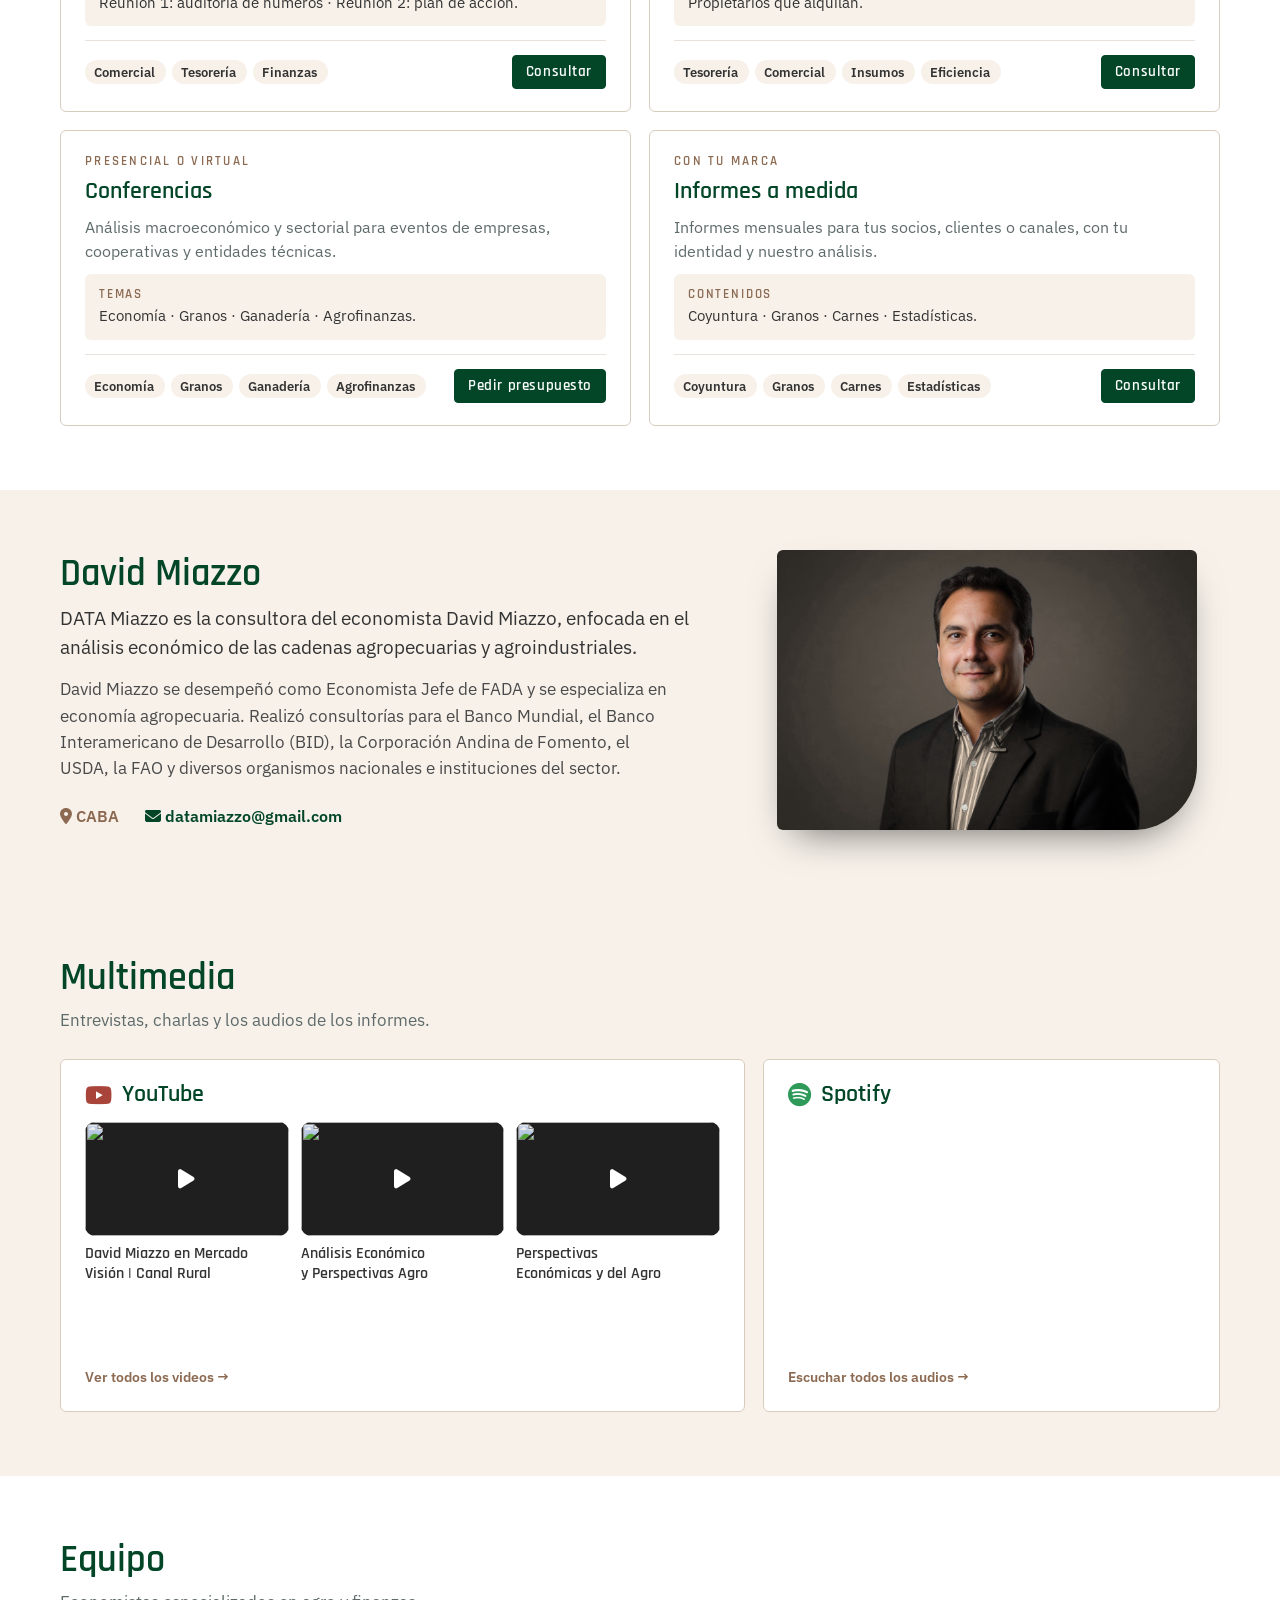
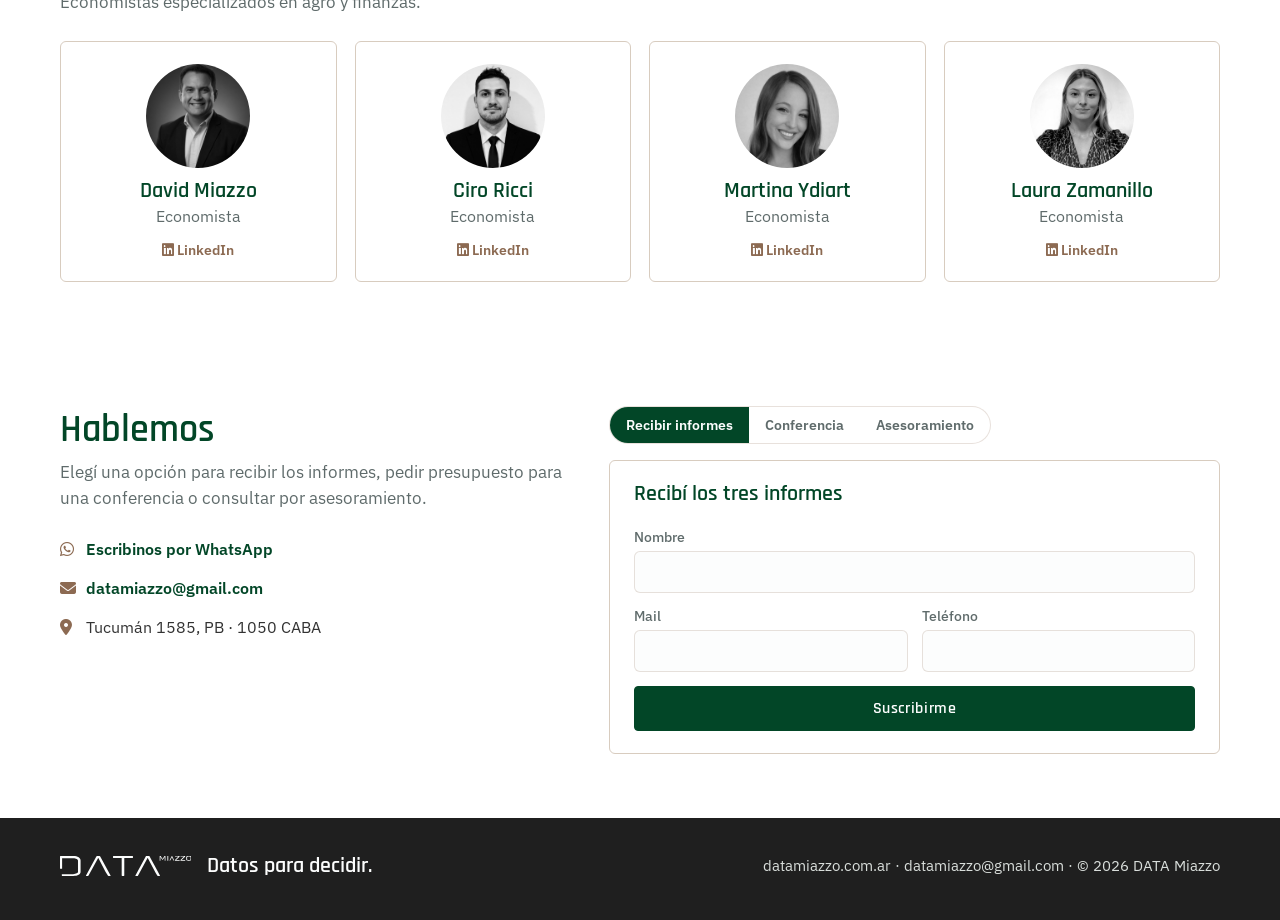
==== commit f2dfdcd6: "Barra de sitios: agrega Tableros (estrategiasalgrano.com/tablero) Co-Authored-By: Claude Opus 5.5 <n" ====
--- a/index.html
+++ b/index.html
@@ -75,7 +75,7 @@
 </head>
 <body class="dm">
 
-  <nav class="dm-sitios" aria-label="Sitios de DATA Miazzo"><div class="dm-sitios-in"><a href="https://datamiazzo.com.ar" style="--c:var(--dm-verde)" aria-current="page">DATA Miazzo</a><a href="https://estrategiasalgrano.com" style="--c:var(--dm-grano)"><span class="dm-sitios-pre">Estrategias </span>al Grano</a><a href="https://estrategiasfinancieras.com.ar" style="--c:var(--dm-financieras)"><span class="dm-sitios-pre">Estrategias </span>Financieras</a><a href="https://estrategiasganaderas.com.ar" style="--c:var(--dm-ganaderas)"><span class="dm-sitios-pre">Estrategias </span>Ganaderas</a></div></nav>
+  <nav class="dm-sitios" aria-label="Sitios de DATA Miazzo"><div class="dm-sitios-in"><a href="https://datamiazzo.com.ar" style="--c:var(--dm-verde)" aria-current="page">DATA Miazzo</a><a href="https://estrategiasalgrano.com" style="--c:var(--dm-grano)"><span class="dm-sitios-pre">Estrategias </span>al Grano</a><a href="https://estrategiasfinancieras.com.ar" style="--c:var(--dm-financieras)"><span class="dm-sitios-pre">Estrategias </span>Financieras</a><a href="https://estrategiasganaderas.com.ar" style="--c:var(--dm-ganaderas)"><span class="dm-sitios-pre">Estrategias </span>Ganaderas</a><a href="https://estrategiasalgrano.com/tablero/" style="--c:var(--dm-arena-profunda)">Tableros</a></div></nav>
   <header class="dm-top">
     <div class="dm-top-in">
       <a href="#inicio" class="dm-brand"><svg class="logo" role="img" aria-label="DATA Miazzo" xmlns="http://www.w3.org/2000/svg" viewBox="444.09 430.33 469.81 71.48"><path fill-rule="evenodd" fill="currentColor" d="M 818.207031 430.445312 L 820.246094 430.445312 C 820.441406 430.445312 820.605469 430.496094 820.726562 430.589844 C 820.890625 430.71875 820.972656 430.902344 820.972656 431.136719 L 820.972656 446.332031 C 820.972656 446.566406 820.890625 446.746094 820.726562 446.875 C 820.605469 446.972656 820.441406 447.019531 820.246094 447.019531 L 819.152344 447.019531 C 818.949219 447.019531 818.78125 446.976562 818.65625 446.882812 L 818.628906 446.863281 C 818.46875 446.738281 818.386719 446.558594 818.386719 446.332031 L 818.386719 433.695312 L 812.148438 443.191406 C 812.042969 443.320312 811.917969 443.417969 811.777344 443.484375 C 811.636719 443.550781 811.488281 443.582031 811.332031 443.582031 L 810.082031 443.582031 C 809.910156 443.582031 809.753906 443.550781 809.617188 443.480469 C 809.472656 443.40625 809.351562 443.292969 809.265625 443.144531 L 802.953125 433.660156 L 802.953125 446.332031 C 802.953125 446.566406 802.867188 446.75 802.703125 446.875 L 802.679688 446.894531 C 802.558594 446.976562 802.40625 447.019531 802.222656 447.019531 L 801.128906 447.019531 C 800.933594 447.019531 800.773438 446.972656 800.648438 446.875 C 800.484375 446.75 800.402344 446.566406 800.402344 446.332031 L 800.402344 431.136719 C 800.402344 430.898438 800.484375 430.71875 800.648438 430.589844 C 800.769531 430.496094 800.933594 430.445312 801.128906 430.445312 L 801.421875 430.4375 C 802.113281 430.414062 803.503906 430.367188 803.789062 430.753906 L 810.6875 441.21875 L 817.578125 430.761719 C 817.644531 430.648438 817.742188 430.5625 817.863281 430.507812 C 817.960938 430.46875 818.078125 430.445312 818.207031 430.445312 Z M 844.867188 430.652344 L 852.300781 446.59375 C 852.335938 446.667969 852.3125 446.757812 852.246094 446.796875 C 852.226562 446.808594 852.207031 446.816406 852.183594 446.8125 L 849.617188 446.816406 C 849.5625 446.816406 849.515625 446.777344 849.492188 446.722656 L 844.191406 434.925781 L 838.132812 446.738281 C 838.109375 446.789062 838.0625 446.816406 838.015625 446.816406 L 835.433594 446.816406 C 835.359375 446.816406 835.300781 446.746094 835.300781 446.664062 C 835.300781 446.632812 835.308594 446.601562 835.324219 446.578125 L 843.613281 430.636719 C 843.640625 430.589844 843.683594 430.5625 843.730469 430.5625 L 844.746094 430.5625 C 844.800781 430.5625 844.847656 430.597656 844.867188 430.652344 Z M 827.910156 446.277344 L 827.910156 431.101562 C 827.910156 430.835938 828.003906 430.632812 828.1875 430.492188 L 828.21875 430.46875 C 828.359375 430.375 828.53125 430.328125 828.746094 430.328125 L 830.164062 430.328125 C 830.410156 430.328125 830.605469 430.382812 830.75 430.480469 C 830.953125 430.621094 831.050781 430.828125 831.050781 431.101562 L 831.050781 446.277344 C 831.050781 446.539062 830.960938 446.742188 830.773438 446.882812 L 830.742188 446.90625 C 830.605469 447 830.429688 447.046875 830.214844 447.046875 L 828.746094 447.046875 C 828.515625 447.046875 828.328125 446.992188 828.183594 446.882812 L 828.160156 446.863281 C 827.992188 446.722656 827.910156 446.527344 827.910156 446.277344 Z M 854.726562 446.308594 L 854.726562 445.871094 C 854.726562 445.679688 854.773438 445.511719 854.855469 445.355469 C 854.921875 445.222656 855.019531 445.101562 855.136719 444.984375 L 867.386719 432.527344 L 855.953125 432.527344 C 855.71875 432.527344 855.527344 432.480469 855.382812 432.386719 C 855.171875 432.257812 855.066406 432.054688 855.066406 431.789062 L 855.066406 431.070312 C 855.066406 430.800781 855.171875 430.601562 855.378906 430.46875 L 855.40625 430.453125 C 855.546875 430.371094 855.730469 430.328125 855.953125 430.328125 L 870.621094 430.328125 C 870.871094 430.328125 871.070312 430.375 871.21875 430.460938 L 871.242188 430.476562 C 871.453125 430.609375 871.554688 430.808594 871.554688 431.070312 L 871.554688 431.753906 C 871.554688 431.910156 871.519531 432.0625 871.453125 432.210938 C 871.394531 432.339844 871.304688 432.464844 871.195312 432.578125 L 859.136719 444.851562 L 870.960938 444.851562 C 871.210938 444.851562 871.414062 444.894531 871.5625 444.980469 C 871.785156 445.113281 871.898438 445.316406 871.898438 445.589844 L 871.898438 446.308594 C 871.898438 446.578125 871.785156 446.785156 871.5625 446.914062 C 871.414062 447 871.210938 447.046875 870.960938 447.046875 L 855.660156 447.046875 C 855.414062 447.046875 855.210938 447.003906 855.0625 446.914062 C 854.839844 446.785156 854.726562 446.582031 854.726562 446.308594 Z M 874.523438 446.308594 L 874.523438 445.871094 C 874.523438 445.679688 874.566406 445.511719 874.652344 445.355469 C 874.71875 445.222656 874.816406 445.101562 874.933594 444.984375 L 887.183594 432.527344 L 875.75 432.527344 C 875.515625 432.527344 875.324219 432.480469 875.179688 432.386719 C 874.96875 432.257812 874.863281 432.054688 874.863281 431.789062 L 874.863281 431.070312 C 874.863281 430.800781 874.96875 430.601562 875.175781 430.46875 L 875.203125 430.453125 C 875.34375 430.371094 875.527344 430.328125 875.75 430.328125 L 890.417969 430.328125 C 890.667969 430.328125 890.867188 430.375 891.015625 430.464844 C 891.238281 430.59375 891.351562 430.796875 891.351562 431.070312 L 891.351562 431.753906 C 891.351562 431.910156 891.316406 432.0625 891.25 432.210938 C 891.191406 432.339844 891.101562 432.464844 890.992188 432.578125 L 878.933594 444.851562 L 890.757812 444.851562 C 891.007812 444.851562 891.207031 444.894531 891.355469 444.980469 C 891.582031 445.113281 891.695312 445.316406 891.695312 445.589844 L 891.695312 446.308594 C 891.695312 446.578125 891.582031 446.785156 891.359375 446.914062 C 891.210938 447 891.007812 447.046875 890.757812 447.046875 L 875.457031 447.046875 C 875.207031 447.046875 875.007812 447.003906 874.859375 446.914062 C 874.636719 446.785156 874.523438 446.582031 874.523438 446.308594 Z M 906.65625 447.046875 L 902.453125 447.046875 C 901.375 447.046875 900.402344 446.945312 899.542969 446.738281 C 898.667969 446.535156 897.910156 446.222656 897.269531 445.808594 C 896.609375 445.382812 896.109375 444.867188 895.773438 444.269531 C 895.429688 443.664062 895.257812 442.976562 895.257812 442.214844 L 895.257812 435.160156 C 895.257812 434.398438 895.429688 433.710938 895.773438 433.105469 C 896.109375 432.507812 896.609375 431.996094 897.269531 431.570312 C 897.910156 431.15625 898.667969 430.84375 899.539062 430.636719 C 900.402344 430.433594 901.371094 430.328125 902.453125 430.328125 L 906.65625 430.328125 C 907.734375 430.328125 908.710938 430.433594 909.574219 430.636719 C 910.445312 430.839844 911.210938 431.152344 911.859375 431.570312 C 912.53125 431.996094 913.035156 432.507812 913.375 433.101562 L 913.386719 433.125 C 913.726562 433.730469 913.898438 434.40625 913.898438 435.160156 L 913.898438 442.214844 C 913.898438 442.976562 913.722656 443.664062 913.375 444.273438 C 913.035156 444.867188 912.53125 445.378906 911.859375 445.808594 C 911.210938 446.222656 910.445312 446.535156 909.570312 446.738281 C 908.707031 446.945312 907.734375 447.046875 906.65625 447.046875 Z M 902.648438 444.851562 L 906.460938 444.851562 C 907.1875 444.851562 907.828125 444.785156 908.375 444.660156 C 908.914062 444.535156 909.367188 444.351562 909.730469 444.109375 C 910.078125 443.878906 910.335938 443.605469 910.503906 443.285156 C 910.671875 442.96875 910.753906 442.605469 910.753906 442.1875 L 910.753906 435.191406 C 910.753906 434.363281 910.414062 433.71875 909.730469 433.265625 C 909.367188 433.023438 908.914062 432.839844 908.375 432.714844 C 907.828125 432.589844 907.1875 432.527344 906.460938 432.527344 L 902.648438 432.527344 C 901.921875 432.527344 901.28125 432.589844 900.738281 432.714844 C 900.207031 432.839844 899.761719 433.023438 899.40625 433.265625 C 899.066406 433.492188 898.8125 433.769531 898.648438 434.089844 C 898.484375 434.40625 898.402344 434.773438 898.402344 435.191406 L 898.402344 442.1875 C 898.402344 442.605469 898.484375 442.972656 898.648438 443.285156 C 898.8125 443.605469 899.066406 443.882812 899.40625 444.113281 C 899.761719 444.351562 900.207031 444.535156 900.738281 444.660156 C 901.28125 444.785156 901.917969 444.851562 902.648438 444.851562 "/><path fill-rule="nonzero" fill="currentColor" d="M 457.816406 495.148438 L 490.78125 495.148438 C 496.464844 495.148438 500.820312 494.195312 503.847656 492.300781 C 506.871094 490.402344 508.386719 489.960938 508.386719 486.386719 L 508.386719 446.742188 C 508.386719 439.394531 495.402344 437.980469 490.78125 437.980469 L 455.496094 437.980469 C 455.066406 437.980469 454.703125 438.019531 454.421875 438.105469 L 451.648438 438.105469 L 451.648438 474.972656 C 451.648438 475.570312 451.183594 476.09375 450.65625 476.09375 L 445.078125 476.09375 C 444.550781 476.09375 444.085938 475.589844 444.085938 474.972656 L 444.085938 432.011719 C 444.085938 431.425781 444.492188 430.941406 445 430.894531 C 445.300781 430.738281 445.710938 430.65625 446.230469 430.65625 L 491.710938 430.65625 C 499.738281 430.65625 506.070312 432.074219 510.703125 434.902344 C 515.335938 437.730469 517.652344 441.601562 517.652344 446.515625 L 517.652344 486.613281 C 517.652344 491.523438 515.332031 494.742188 510.703125 497.570312 C 506.070312 500.394531 499.734375 501.8125 491.710938 501.8125 L 452.378906 501.8125 C 451.148438 501.8125 450.527344 501.367188 450.527344 500.472656 L 450.527344 496.175781 C 450.527344 495.652344 450.90625 495.226562 451.367188 495.226562 L 457.417969 495.226562 C 458.789062 495.226562 455.046875 495.148438 457.816406 495.148438 Z M 544.148438 501.484375 L 538.40625 501.484375 C 537.046875 501.484375 536.613281 501.039062 537.105469 500.144531 L 573.980469 431.996094 C 574.351562 431.105469 575.21875 430.332031 576.574219 430.332031 L 585.285156 430.332031 C 586.519531 430.332031 587.386719 431.105469 587.878906 431.996094 L 624.753906 500.144531 C 625.125 501.039062 624.691406 501.484375 623.457031 501.484375 L 617.527344 501.484375 C 616.292969 501.484375 615.488281 501.039062 615.117188 500.144531 L 606.601562 486.578125 L 581.207031 437.457031 L 580.46875 437.457031 L 545.617188 501.132812 C 545.210938 501.367188 544.714844 501.484375 544.148438 501.484375 Z M 672.003906 501.8125 L 666.632812 501.8125 C 665.277344 501.8125 664.59375 501.367188 664.59375 500.472656 L 664.59375 438.65625 C 664.59375 437.988281 663.972656 437.652344 662.738281 437.652344 L 635.871094 437.652344 C 634.390625 437.652344 633.648438 437.242188 633.648438 436.421875 L 633.648438 431.886719 C 633.648438 431.066406 634.390625 430.65625 635.871094 430.65625 L 702.578125 430.65625 C 704.0625 430.65625 704.800781 431.070312 704.800781 431.886719 L 704.800781 436.421875 C 704.800781 437.242188 704.058594 437.652344 702.578125 437.652344 L 675.710938 437.652344 C 674.476562 437.652344 673.859375 437.992188 673.859375 438.65625 L 673.859375 500.472656 C 673.859375 501.363281 673.234375 501.8125 672.003906 501.8125 Z M 720.738281 501.8125 L 714.992188 501.8125 C 713.636719 501.8125 713.203125 501.367188 713.695312 500.472656 L 750.570312 431.671875 C 750.941406 430.777344 751.804688 430.332031 753.164062 430.332031 L 761.875 430.332031 C 763.109375 430.332031 763.972656 430.777344 764.46875 431.671875 L 801.34375 500.144531 C 801.714844 501.039062 801.277344 501.484375 800.046875 501.484375 L 794.117188 501.484375 C 792.882812 501.484375 792.078125 501.039062 791.707031 500.144531 L 786.703125 492.195312 L 757.796875 437.457031 L 757.054688 437.457031 L 722.675781 501.101562 C 722.195312 501.578125 721.542969 501.8125 720.738281 501.8125 "/></svg></a>
--- a/assets/data-miazzo.css
+++ b/assets/data-miazzo.css
@@ -268,7 +268,77 @@
 @media (max-width:480px){.dm-dashhead .dm-lockup .sep,.dm-dashhead .dm-lockup svg{display:none}}
 
 html body .dm-dash-tabs{background:var(--dm-papel)!important;border-bottom:1px solid var(--dm-linea)!important;box-shadow:none!important;gap:0 4px!important}
-html body .dm-dash-tabs > .tab,html body .dm-dash-tabs > .tab-btn,html body .dm-dash-tabs > button,html body .dm-dash-tabs > a{font:600 14px/1 var(--dm-f-display)!important;letter-spacing:.08em!important;text-transform:uppercase!important;color:var(--dm-salvia-texto)!important;background:none!important;border:0!important;border-bottom:2px solid transparent!important;border-radius:0!important;padding:16px 14px 14px!important;white-space:nowrap;box-shadow:none!important}
+html body .dm-dash-tabs > .tab,html body .dm-dash-tabs > .tab-btn,html body .dm-dash-tabs > button,html body .dm-dash-tabs > a{font:600 13.5px/1 var(--dm-f-display)!important;letter-spacing:.08em!important;text-transform:uppercase!important;color:var(--dm-salvia-texto)!important;background:none!important;border:0!important;border-bottom:2px solid transparent!important;border-radius:0!important;padding:15px 12px 13px!important;white-space:nowrap;box-shadow:none!important}
 html body .dm-dash-tabs > .tab:hover,html body .dm-dash-tabs > .tab-btn:hover{color:var(--dm-carbon)!important}
 html body .dm-dash-tabs > .tab.active,html body .dm-dash-tabs > .tab-btn.active{color:var(--dm-carbon)!important;border-bottom-color:var(--dm-acento)!important}
 @media (max-width:640px){.dm-sitios-pre{display:none}.dm-sitios-in{gap:0 16px;padding:0 16px}.dm-sitios a{font-size:11.5px!important;letter-spacing:.1em!important}}
+
+/* 19. Interior de los dashboards con la estética de datamiazzo.com.ar
+   Se activa con <body class="dm-dash"> y usa --dm-acento (color de la línea).
+   Tarjetas planas blancas con borde fino y radio 6; botones y filtros rectos;
+   tablas limpias; Plex para el texto y Rajdhani para títulos, cifras y controles.
+   El :not(#z) sube la prioridad por encima de los estilos viejos de cada tablero. */
+body.dm-dash{background:var(--dm-papel-calido)!important;color:var(--dm-carbon)}
+html body.dm-dash :is(.dm-dash-tabs > .tab,.dm-dash-tabs > .tab-btn,.dm-dash-tabs > button,.dm-dash-tabs > a):not(#z){font-family:var(--dm-f-display)!important;font-size:13.5px!important;letter-spacing:.08em!important}
+html body.dm-dash :is(.dm-sitios a,.dm-sitios a *,.dm-dashhead .dm-btn,.dm-dashhead .dm-lockup *):not(#z){font-family:var(--dm-f-display)!important}
+
+/* Tarjetas principales */
+html body.dm-dash :is(.card,.full-card,.box,.fin-card,.cf-card,.pvd-header,.pvd-row,.preset-controls,.add-leg-row,.hist-modal,section.monitor,.chart-card,.lc-chart-card,.panel-card):not([class*="dm-"]):not(#z){
+  background:#fff!important;border:1px solid var(--dm-linea)!important;border-radius:6px!important;box-shadow:none!important}
+/* Recuadros secundarios dentro de las tarjetas */
+html body.dm-dash :is(.cf-metric,.calc-result,.pvd-resultado,.cr-kpi,.preset-card,.fin-total-row,.cf-banner,.kpi,.fin-venc-card,.cf-table-wrap):not([class*="dm-"]):not(#z){
+  background:var(--dm-papel)!important;border:1px solid #ECE4DA!important;border-radius:4px!important;box-shadow:none!important}
+html body.dm-dash .fin-venc-card.conviene:not(#z){border-left:3px solid var(--dm-ok,#2E7D4F)!important}
+html body.dm-dash .fin-venc-card.no-conviene:not(#z){border-left:3px solid var(--dm-ladrillo)!important}
+html body.dm-dash .cf-banner.neg:not(#z){border-left:3px solid var(--dm-ladrillo)!important}
+html body.dm-dash .cf-banner.pos:not(#z){border-left:3px solid #2E7D4F!important}
+
+/* Rótulos y cifras */
+html body.dm-dash :is(.card .label,.kpi .k,.kpi .label,.kpi-label,.cr-kpi-label,.cf-metric-label,.ds-kpi-label,.lc-kpi .kl,.spot-card-title):not(#z){
+  font-family:var(--dm-f-display)!important;font-weight:600!important;font-size:11.5px!important;letter-spacing:.16em!important;text-transform:uppercase!important;color:var(--dm-salvia-texto)!important}
+html body.dm-dash :is(.card .value,.kpi .v,.kpi .value,.kpi-value,.cr-kpi-value,.cf-metric-value,.ds-kpi-val,.lc-kpi .kv):not(.up):not(.down):not(.neutral):not(.pos):not(.neg):not(#z){
+  font-family:var(--dm-f-display)!important;font-weight:600!important;color:var(--dm-carbon)!important;font-variant-numeric:tabular-nums}
+html body.dm-dash :is(.kpi-value.up,.kpi-value.down,.kpi-value.neutral):not(#z){font-family:var(--dm-f-display)!important;font-weight:600!important}
+html body.dm-dash :is(.card,.full-card,.box,.fin-card,.cf-card,section.monitor) :is(h2,h3,h4):not([class*="dm-"]):not(.monitor-head h2):not(#z),html body.dm-dash .card-title:not(#z){font-family:var(--dm-f-display)!important;color:var(--dm-carbon)!important}
+html body.dm-dash > main.wrap:not(#z){font-family:var(--dm-f-texto);font-weight:400;font-size:15.5px}
+html body.dm-dash .mon-precio:not(#z){color:var(--dm-carbon)!important;font-family:var(--dm-f-display)}
+html body.dm-dash :is(.mon-ind,.kpi-label,.card-sub):not(#z){font-family:var(--dm-f-texto)}
+html body.dm-dash .mon-ind:not(#z){font-size:15px;text-transform:none;letter-spacing:0;font-weight:500}
+
+/* Filtros, pastillas y botones de opción: rectos, borde fino; el activo en el color de la línea */
+html body.dm-dash :is(.chip,.venc-btn,button.pill,.subtab,.strat-mode-btn,.cr-segmented-btn,.filter-chip,.monitor-toggle,.range-btn,.seg button,.btn-clear,.btn-apply-preset):not([class*="dm-"]):not(#z){
+  font-family:var(--dm-f-display)!important;font-weight:600!important;font-size:14px!important;letter-spacing:.04em!important;
+  border-radius:4px!important;border:1.5px solid var(--dm-linea)!important;background:#fff!important;color:var(--dm-carbon)!important;box-shadow:none!important}
+html body.dm-dash :is(.chip,.venc-btn,button.pill,.subtab,.strat-mode-btn,.cr-segmented-btn,.filter-chip,.range-btn,.seg button):not([class*="dm-"]):hover:not(#z){border-color:var(--dm-acento)!important}
+html body.dm-dash :is(.chip.active,.venc-btn.active,button.pill.active,.subtab.active,.strat-mode-btn.active,.cr-segmented-btn.active,.filter-chip.active,.range-btn.active,.seg button.active,.seg button[aria-pressed="true"]):not(#z){
+  background:var(--dm-acento)!important;border-color:var(--dm-acento)!important;color:#fff!important}
+html body.dm-dash :is(.seg,.subtabs,.cr-segmented):not(#z){background:transparent!important;border:0!important;box-shadow:none!important;border-radius:0!important;gap:6px!important;padding:0!important}
+/* Botones de acción */
+html body.dm-dash :is(.btn-add,.btn-primary,.btn-apply,button.primary):not([class*="dm-"]):not(#z){font-family:var(--dm-f-display)!important;font-weight:600!important;letter-spacing:.04em!important;border-radius:4px!important;background:var(--dm-acento)!important;border:1.5px solid var(--dm-acento)!important;color:#fff!important;box-shadow:none!important}
+
+/* Señales: chicas y rectas */
+html body.dm-dash :is(span.pill,.tna-badge,.fin-badge-conv,.fin-badge-noconv,.pvd-badge,.cf-card-title-tag,.mon-chip,.ratio-state,.pc-market):not([class*="dm-"]):not(#z){border-radius:3px!important}
+
+/* Tablas */
+html body.dm-dash table:not([class*="dm-"]) th:not(#z){background:transparent!important;font-family:var(--dm-f-display)!important;font-weight:600!important;font-size:12px!important;letter-spacing:.12em!important;text-transform:uppercase!important;color:var(--dm-salvia-texto)!important;border-bottom:1.5px solid var(--dm-linea)!important}
+html body.dm-dash table:not([class*="dm-"]) td:not(#z){background:transparent!important;border-bottom:1px solid #ECE4DA!important;font-variant-numeric:tabular-nums}
+html body.dm-dash table:not([class*="dm-"]) tr.ref-active td:not(#z){background:var(--dm-papel-calido)!important;font-weight:600}
+
+/* Campos */
+html body.dm-dash :is(input:not([type="checkbox"]):not([type="radio"]):not([type="range"]),select):not([class*="dm-"]):not(#z){border-radius:4px!important;border:1px solid var(--dm-linea)!important;font-family:var(--dm-f-texto)!important;box-shadow:none!important}
+html body.dm-dash :is(input,select):not([class*="dm-"]):focus:not(#z){outline:2px solid var(--dm-acento)!important;outline-offset:1px}
+
+/* Bloques oscuros: el color de la línea, sin sombra, radio 6 */
+html body.dm-dash :is(.spot-card,.monitor-head):not(#z){background:var(--dm-acento)!important;border-radius:6px!important;box-shadow:none!important}
+html body.dm-dash section.monitor .monitor-head:not(#z){border-radius:0!important}
+html body.dm-dash .monitor-toggle:not(#z){background:#fff!important;color:var(--dm-acento)!important;border-color:#fff!important}
+html body.dm-dash .tabs-arrow:not(#z){border-radius:4px!important;box-shadow:none!important;border:1px solid var(--dm-linea)!important}
+
+/* 19b · ajustes finos: títulos con span, franja spot verde, tarjetas de cruces */
+html body.dm-dash :is(.card,.full-card,.box,.fin-card,.cf-card) :is(h2,h3,h4) > span:not([class*="fa-"]):not(#z){font-family:var(--dm-f-display)!important}
+html body.dm-dash .spot-card :is(.spot-metric-value,.spot-card-title,.spot-metric-label,.spot-card-fecha):not(#z){color:#fff!important}
+html body.dm-dash .spot-card .spot-metric-label:not(#z){opacity:.75}
+html body.dm-dash .dm-cruce:not(#z){background:var(--dm-papel)!important;border:1px solid #ECE4DA!important;border-radius:4px!important;box-shadow:none!important}
+html body.dm-dash .dm-cruce:hover:not(#z){border-color:var(--dm-acento)!important}
+html body.dm-dash .dm-cruce .dm-cruce-k:not(#z){font-family:var(--dm-f-display)!important;font-size:11.5px!important;letter-spacing:.16em!important;color:var(--dm-salvia)!important;font-weight:600!important}
+html body.dm-dash .dm-cruce .dm-cruce-v:not(#z){font-family:var(--dm-f-display)!important;font-weight:600!important;color:var(--dm-carbon)!important}
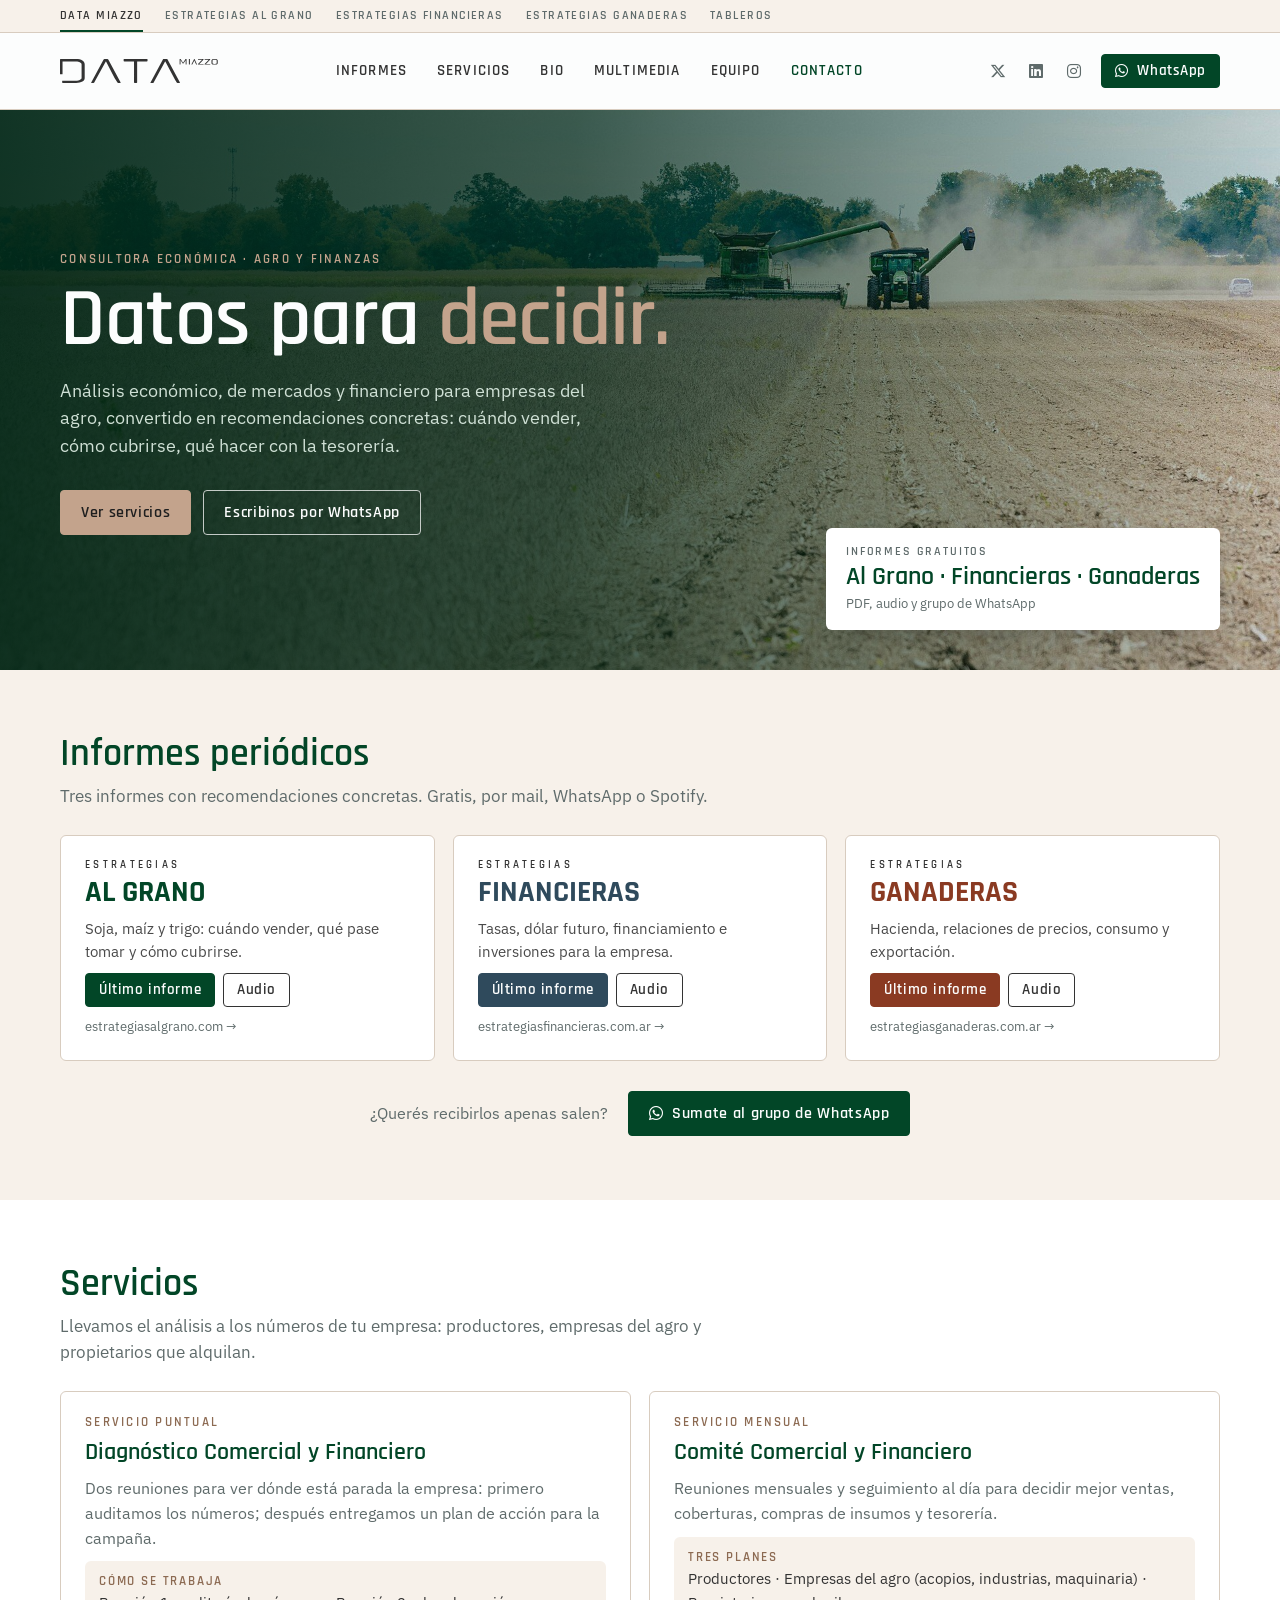
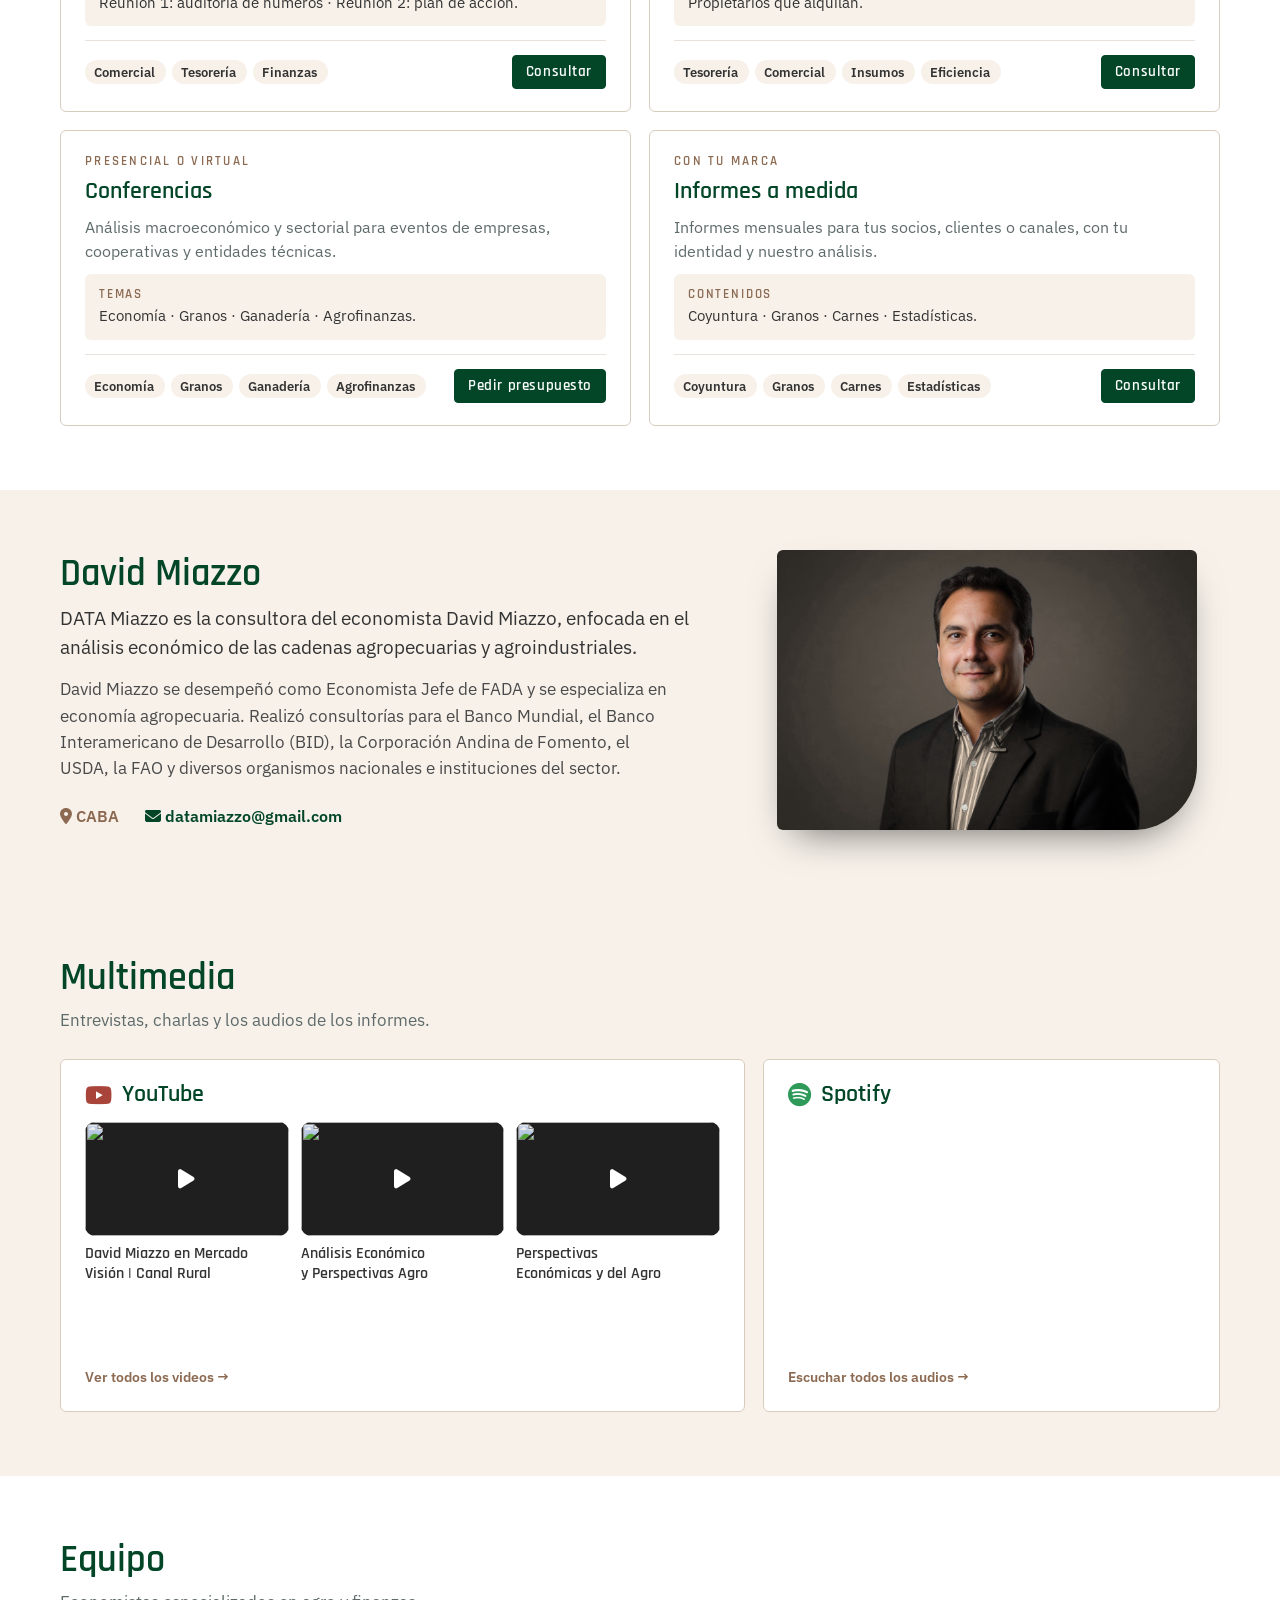
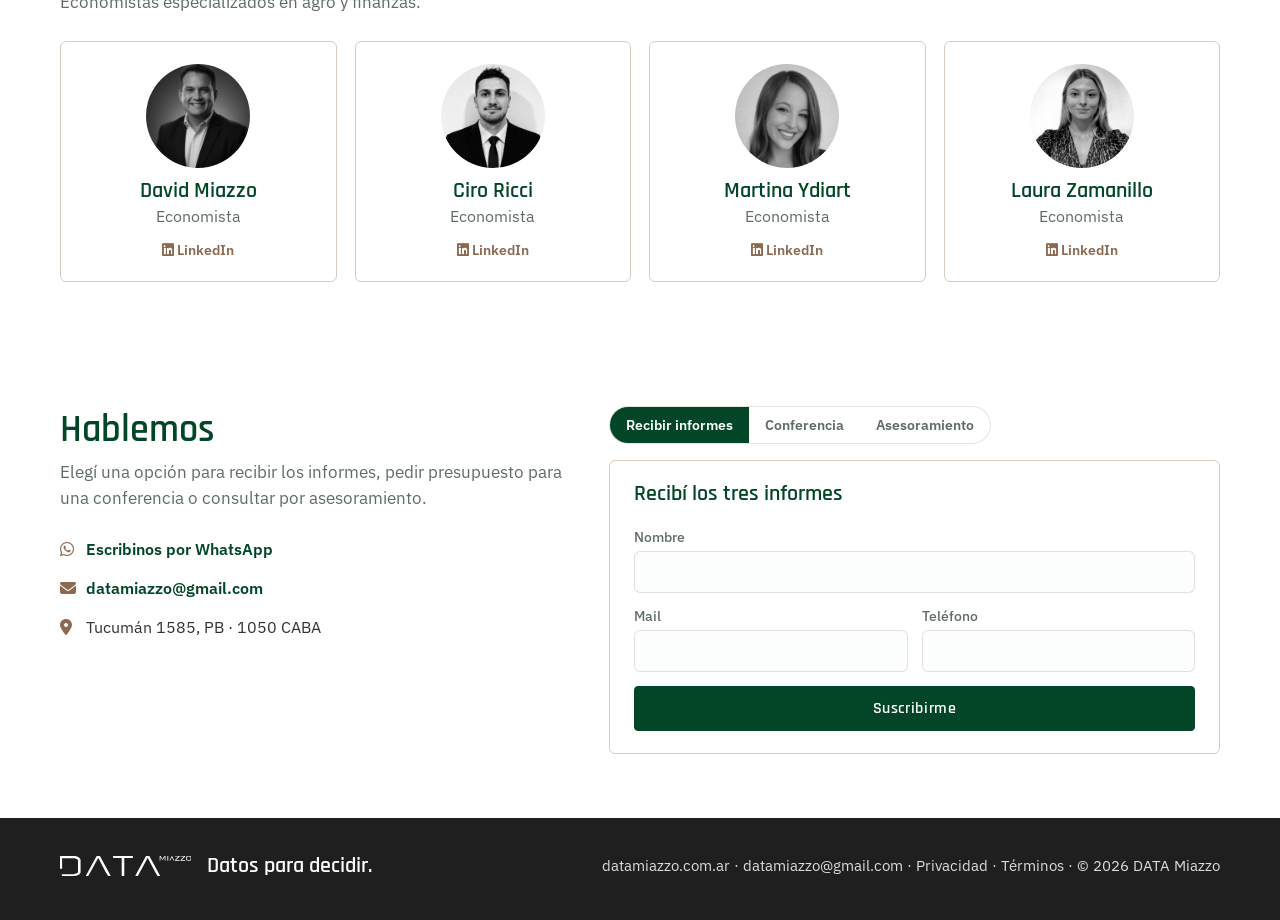
==== commit f2ea6e9b: "Agregar términos del servicio y links a Privacidad y Términos en el pie Co-Authored-By: Claude Opus " ====
--- a/index.html
+++ b/index.html
@@ -5,10 +5,10 @@
   <meta name="viewport" content="width=device-width, initial-scale=1.0">
   <title>DATA Miazzo · Consultora económica para el agro</title>
   <meta name="description" content="Análisis económico, de mercados y financiero para empresas del agro, convertido en decisiones concretas. Datos para decidir.">
-  <link rel="icon" type="image/x-icon" href="assets/favicon.ico">
-  <link rel="icon" type="image/png" sizes="32x32" href="assets/favicon-32x32.png">
-  <link rel="icon" type="image/png" sizes="16x16" href="assets/favicon-16x16.png">
-  <link rel="apple-touch-icon" sizes="180x180" href="assets/apple-touch-icon.png">
+  <link rel="icon" type="image/svg+xml" href="/assets/favicon.svg">
+  <link rel="icon" type="image/x-icon" href="/assets/favicon.ico">
+  <link rel="icon" type="image/png" sizes="32x32" href="/assets/favicon-32x32.png">
+  <link rel="apple-touch-icon" sizes="180x180" href="/assets/apple-touch-icon.png">
   <link rel="preconnect" href="https://fonts.googleapis.com">
   <link rel="preconnect" href="https://fonts.gstatic.com" crossorigin>
   <link rel="stylesheet" href="https://fonts.googleapis.com/css2?family=Rajdhani:wght@500;600;700&family=IBM+Plex+Sans:wght@400;500;600&display=swap">
@@ -309,7 +309,7 @@
   <footer class="dm-pie">
     <div class="dm-pie-in">
       <div style="display:flex;align-items:center;gap:16px"><svg class="logo-pie" style="height:20px;color:#FCFDFD" role="img" aria-label="DATA Miazzo" xmlns="http://www.w3.org/2000/svg" viewBox="444.09 430.33 469.81 71.48"><path fill-rule="evenodd" fill="currentColor" d="M 818.207031 430.445312 L 820.246094 430.445312 C 820.441406 430.445312 820.605469 430.496094 820.726562 430.589844 C 820.890625 430.71875 820.972656 430.902344 820.972656 431.136719 L 820.972656 446.332031 C 820.972656 446.566406 820.890625 446.746094 820.726562 446.875 C 820.605469 446.972656 820.441406 447.019531 820.246094 447.019531 L 819.152344 447.019531 C 818.949219 447.019531 818.78125 446.976562 818.65625 446.882812 L 818.628906 446.863281 C 818.46875 446.738281 818.386719 446.558594 818.386719 446.332031 L 818.386719 433.695312 L 812.148438 443.191406 C 812.042969 443.320312 811.917969 443.417969 811.777344 443.484375 C 811.636719 443.550781 811.488281 443.582031 811.332031 443.582031 L 810.082031 443.582031 C 809.910156 443.582031 809.753906 443.550781 809.617188 443.480469 C 809.472656 443.40625 809.351562 443.292969 809.265625 443.144531 L 802.953125 433.660156 L 802.953125 446.332031 C 802.953125 446.566406 802.867188 446.75 802.703125 446.875 L 802.679688 446.894531 C 802.558594 446.976562 802.40625 447.019531 802.222656 447.019531 L 801.128906 447.019531 C 800.933594 447.019531 800.773438 446.972656 800.648438 446.875 C 800.484375 446.75 800.402344 446.566406 800.402344 446.332031 L 800.402344 431.136719 C 800.402344 430.898438 800.484375 430.71875 800.648438 430.589844 C 800.769531 430.496094 800.933594 430.445312 801.128906 430.445312 L 801.421875 430.4375 C 802.113281 430.414062 803.503906 430.367188 803.789062 430.753906 L 810.6875 441.21875 L 817.578125 430.761719 C 817.644531 430.648438 817.742188 430.5625 817.863281 430.507812 C 817.960938 430.46875 818.078125 430.445312 818.207031 430.445312 Z M 844.867188 430.652344 L 852.300781 446.59375 C 852.335938 446.667969 852.3125 446.757812 852.246094 446.796875 C 852.226562 446.808594 852.207031 446.816406 852.183594 446.8125 L 849.617188 446.816406 C 849.5625 446.816406 849.515625 446.777344 849.492188 446.722656 L 844.191406 434.925781 L 838.132812 446.738281 C 838.109375 446.789062 838.0625 446.816406 838.015625 446.816406 L 835.433594 446.816406 C 835.359375 446.816406 835.300781 446.746094 835.300781 446.664062 C 835.300781 446.632812 835.308594 446.601562 835.324219 446.578125 L 843.613281 430.636719 C 843.640625 430.589844 843.683594 430.5625 843.730469 430.5625 L 844.746094 430.5625 C 844.800781 430.5625 844.847656 430.597656 844.867188 430.652344 Z M 827.910156 446.277344 L 827.910156 431.101562 C 827.910156 430.835938 828.003906 430.632812 828.1875 430.492188 L 828.21875 430.46875 C 828.359375 430.375 828.53125 430.328125 828.746094 430.328125 L 830.164062 430.328125 C 830.410156 430.328125 830.605469 430.382812 830.75 430.480469 C 830.953125 430.621094 831.050781 430.828125 831.050781 431.101562 L 831.050781 446.277344 C 831.050781 446.539062 830.960938 446.742188 830.773438 446.882812 L 830.742188 446.90625 C 830.605469 447 830.429688 447.046875 830.214844 447.046875 L 828.746094 447.046875 C 828.515625 447.046875 828.328125 446.992188 828.183594 446.882812 L 828.160156 446.863281 C 827.992188 446.722656 827.910156 446.527344 827.910156 446.277344 Z M 854.726562 446.308594 L 854.726562 445.871094 C 854.726562 445.679688 854.773438 445.511719 854.855469 445.355469 C 854.921875 445.222656 855.019531 445.101562 855.136719 444.984375 L 867.386719 432.527344 L 855.953125 432.527344 C 855.71875 432.527344 855.527344 432.480469 855.382812 432.386719 C 855.171875 432.257812 855.066406 432.054688 855.066406 431.789062 L 855.066406 431.070312 C 855.066406 430.800781 855.171875 430.601562 855.378906 430.46875 L 855.40625 430.453125 C 855.546875 430.371094 855.730469 430.328125 855.953125 430.328125 L 870.621094 430.328125 C 870.871094 430.328125 871.070312 430.375 871.21875 430.460938 L 871.242188 430.476562 C 871.453125 430.609375 871.554688 430.808594 871.554688 431.070312 L 871.554688 431.753906 C 871.554688 431.910156 871.519531 432.0625 871.453125 432.210938 C 871.394531 432.339844 871.304688 432.464844 871.195312 432.578125 L 859.136719 444.851562 L 870.960938 444.851562 C 871.210938 444.851562 871.414062 444.894531 871.5625 444.980469 C 871.785156 445.113281 871.898438 445.316406 871.898438 445.589844 L 871.898438 446.308594 C 871.898438 446.578125 871.785156 446.785156 871.5625 446.914062 C 871.414062 447 871.210938 447.046875 870.960938 447.046875 L 855.660156 447.046875 C 855.414062 447.046875 855.210938 447.003906 855.0625 446.914062 C 854.839844 446.785156 854.726562 446.582031 854.726562 446.308594 Z M 874.523438 446.308594 L 874.523438 445.871094 C 874.523438 445.679688 874.566406 445.511719 874.652344 445.355469 C 874.71875 445.222656 874.816406 445.101562 874.933594 444.984375 L 887.183594 432.527344 L 875.75 432.527344 C 875.515625 432.527344 875.324219 432.480469 875.179688 432.386719 C 874.96875 432.257812 874.863281 432.054688 874.863281 431.789062 L 874.863281 431.070312 C 874.863281 430.800781 874.96875 430.601562 875.175781 430.46875 L 875.203125 430.453125 C 875.34375 430.371094 875.527344 430.328125 875.75 430.328125 L 890.417969 430.328125 C 890.667969 430.328125 890.867188 430.375 891.015625 430.464844 C 891.238281 430.59375 891.351562 430.796875 891.351562 431.070312 L 891.351562 431.753906 C 891.351562 431.910156 891.316406 432.0625 891.25 432.210938 C 891.191406 432.339844 891.101562 432.464844 890.992188 432.578125 L 878.933594 444.851562 L 890.757812 444.851562 C 891.007812 444.851562 891.207031 444.894531 891.355469 444.980469 C 891.582031 445.113281 891.695312 445.316406 891.695312 445.589844 L 891.695312 446.308594 C 891.695312 446.578125 891.582031 446.785156 891.359375 446.914062 C 891.210938 447 891.007812 447.046875 890.757812 447.046875 L 875.457031 447.046875 C 875.207031 447.046875 875.007812 447.003906 874.859375 446.914062 C 874.636719 446.785156 874.523438 446.582031 874.523438 446.308594 Z M 906.65625 447.046875 L 902.453125 447.046875 C 901.375 447.046875 900.402344 446.945312 899.542969 446.738281 C 898.667969 446.535156 897.910156 446.222656 897.269531 445.808594 C 896.609375 445.382812 896.109375 444.867188 895.773438 444.269531 C 895.429688 443.664062 895.257812 442.976562 895.257812 442.214844 L 895.257812 435.160156 C 895.257812 434.398438 895.429688 433.710938 895.773438 433.105469 C 896.109375 432.507812 896.609375 431.996094 897.269531 431.570312 C 897.910156 431.15625 898.667969 430.84375 899.539062 430.636719 C 900.402344 430.433594 901.371094 430.328125 902.453125 430.328125 L 906.65625 430.328125 C 907.734375 430.328125 908.710938 430.433594 909.574219 430.636719 C 910.445312 430.839844 911.210938 431.152344 911.859375 431.570312 C 912.53125 431.996094 913.035156 432.507812 913.375 433.101562 L 913.386719 433.125 C 913.726562 433.730469 913.898438 434.40625 913.898438 435.160156 L 913.898438 442.214844 C 913.898438 442.976562 913.722656 443.664062 913.375 444.273438 C 913.035156 444.867188 912.53125 445.378906 911.859375 445.808594 C 911.210938 446.222656 910.445312 446.535156 909.570312 446.738281 C 908.707031 446.945312 907.734375 447.046875 906.65625 447.046875 Z M 902.648438 444.851562 L 906.460938 444.851562 C 907.1875 444.851562 907.828125 444.785156 908.375 444.660156 C 908.914062 444.535156 909.367188 444.351562 909.730469 444.109375 C 910.078125 443.878906 910.335938 443.605469 910.503906 443.285156 C 910.671875 442.96875 910.753906 442.605469 910.753906 442.1875 L 910.753906 435.191406 C 910.753906 434.363281 910.414062 433.71875 909.730469 433.265625 C 909.367188 433.023438 908.914062 432.839844 908.375 432.714844 C 907.828125 432.589844 907.1875 432.527344 906.460938 432.527344 L 902.648438 432.527344 C 901.921875 432.527344 901.28125 432.589844 900.738281 432.714844 C 900.207031 432.839844 899.761719 433.023438 899.40625 433.265625 C 899.066406 433.492188 898.8125 433.769531 898.648438 434.089844 C 898.484375 434.40625 898.402344 434.773438 898.402344 435.191406 L 898.402344 442.1875 C 898.402344 442.605469 898.484375 442.972656 898.648438 443.285156 C 898.8125 443.605469 899.066406 443.882812 899.40625 444.113281 C 899.761719 444.351562 900.207031 444.535156 900.738281 444.660156 C 901.28125 444.785156 901.917969 444.851562 902.648438 444.851562 "/><path fill-rule="nonzero" fill="currentColor" d="M 457.816406 495.148438 L 490.78125 495.148438 C 496.464844 495.148438 500.820312 494.195312 503.847656 492.300781 C 506.871094 490.402344 508.386719 489.960938 508.386719 486.386719 L 508.386719 446.742188 C 508.386719 439.394531 495.402344 437.980469 490.78125 437.980469 L 455.496094 437.980469 C 455.066406 437.980469 454.703125 438.019531 454.421875 438.105469 L 451.648438 438.105469 L 451.648438 474.972656 C 451.648438 475.570312 451.183594 476.09375 450.65625 476.09375 L 445.078125 476.09375 C 444.550781 476.09375 444.085938 475.589844 444.085938 474.972656 L 444.085938 432.011719 C 444.085938 431.425781 444.492188 430.941406 445 430.894531 C 445.300781 430.738281 445.710938 430.65625 446.230469 430.65625 L 491.710938 430.65625 C 499.738281 430.65625 506.070312 432.074219 510.703125 434.902344 C 515.335938 437.730469 517.652344 441.601562 517.652344 446.515625 L 517.652344 486.613281 C 517.652344 491.523438 515.332031 494.742188 510.703125 497.570312 C 506.070312 500.394531 499.734375 501.8125 491.710938 501.8125 L 452.378906 501.8125 C 451.148438 501.8125 450.527344 501.367188 450.527344 500.472656 L 450.527344 496.175781 C 450.527344 495.652344 450.90625 495.226562 451.367188 495.226562 L 457.417969 495.226562 C 458.789062 495.226562 455.046875 495.148438 457.816406 495.148438 Z M 544.148438 501.484375 L 538.40625 501.484375 C 537.046875 501.484375 536.613281 501.039062 537.105469 500.144531 L 573.980469 431.996094 C 574.351562 431.105469 575.21875 430.332031 576.574219 430.332031 L 585.285156 430.332031 C 586.519531 430.332031 587.386719 431.105469 587.878906 431.996094 L 624.753906 500.144531 C 625.125 501.039062 624.691406 501.484375 623.457031 501.484375 L 617.527344 501.484375 C 616.292969 501.484375 615.488281 501.039062 615.117188 500.144531 L 606.601562 486.578125 L 581.207031 437.457031 L 580.46875 437.457031 L 545.617188 501.132812 C 545.210938 501.367188 544.714844 501.484375 544.148438 501.484375 Z M 672.003906 501.8125 L 666.632812 501.8125 C 665.277344 501.8125 664.59375 501.367188 664.59375 500.472656 L 664.59375 438.65625 C 664.59375 437.988281 663.972656 437.652344 662.738281 437.652344 L 635.871094 437.652344 C 634.390625 437.652344 633.648438 437.242188 633.648438 436.421875 L 633.648438 431.886719 C 633.648438 431.066406 634.390625 430.65625 635.871094 430.65625 L 702.578125 430.65625 C 704.0625 430.65625 704.800781 431.070312 704.800781 431.886719 L 704.800781 436.421875 C 704.800781 437.242188 704.058594 437.652344 702.578125 437.652344 L 675.710938 437.652344 C 674.476562 437.652344 673.859375 437.992188 673.859375 438.65625 L 673.859375 500.472656 C 673.859375 501.363281 673.234375 501.8125 672.003906 501.8125 Z M 720.738281 501.8125 L 714.992188 501.8125 C 713.636719 501.8125 713.203125 501.367188 713.695312 500.472656 L 750.570312 431.671875 C 750.941406 430.777344 751.804688 430.332031 753.164062 430.332031 L 761.875 430.332031 C 763.109375 430.332031 763.972656 430.777344 764.46875 431.671875 L 801.34375 500.144531 C 801.714844 501.039062 801.277344 501.484375 800.046875 501.484375 L 794.117188 501.484375 C 792.882812 501.484375 792.078125 501.039062 791.707031 500.144531 L 786.703125 492.195312 L 757.796875 437.457031 L 757.054688 437.457031 L 722.675781 501.101562 C 722.195312 501.578125 721.542969 501.8125 720.738281 501.8125 "/></svg><span class="frase">Datos para decidir.</span></div>
-      <div>datamiazzo.com.ar · <a href="mailto:datamiazzo@gmail.com">datamiazzo@gmail.com</a> · © 2026 DATA Miazzo</div>
+      <div>datamiazzo.com.ar · <a href="mailto:datamiazzo@gmail.com">datamiazzo@gmail.com</a> · <a href="/privacidad">Privacidad</a> · <a href="/terminos">Términos</a> · © 2026 DATA Miazzo</div>
     </div>
   </footer>
 
